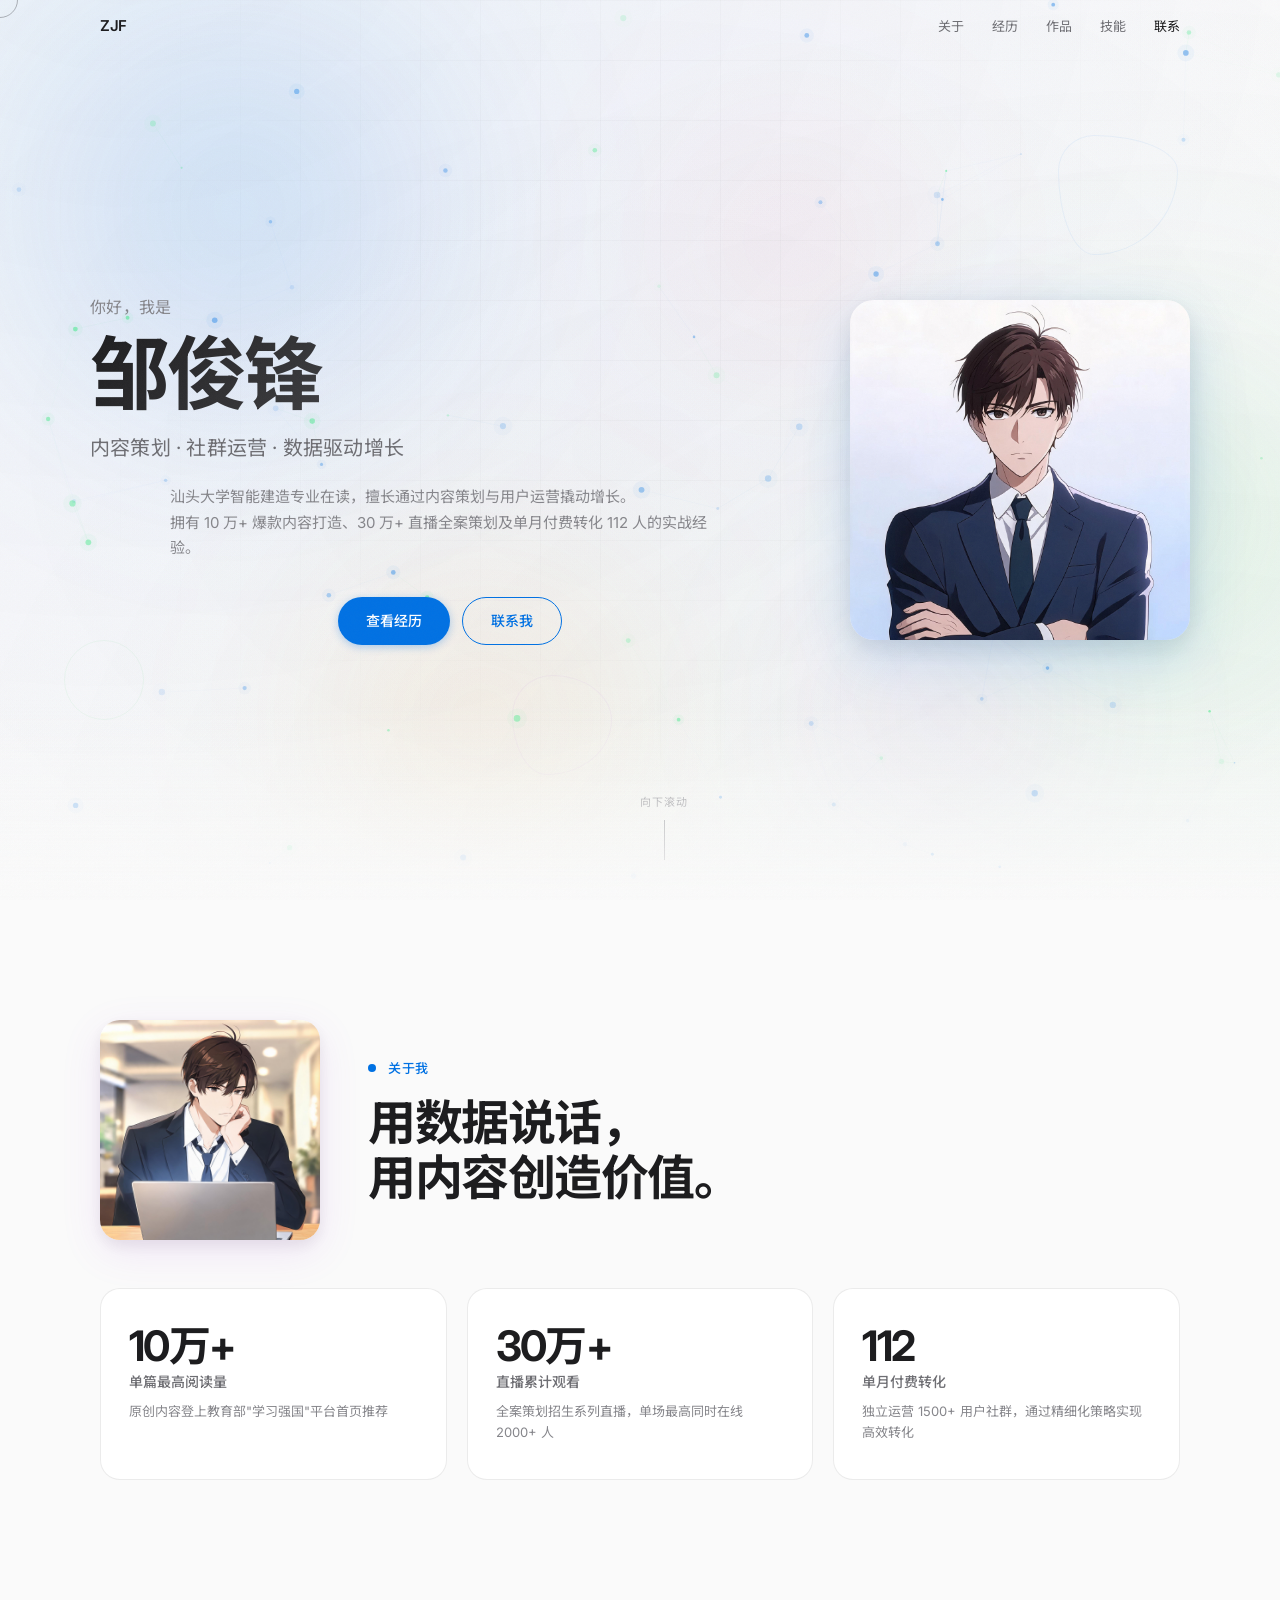
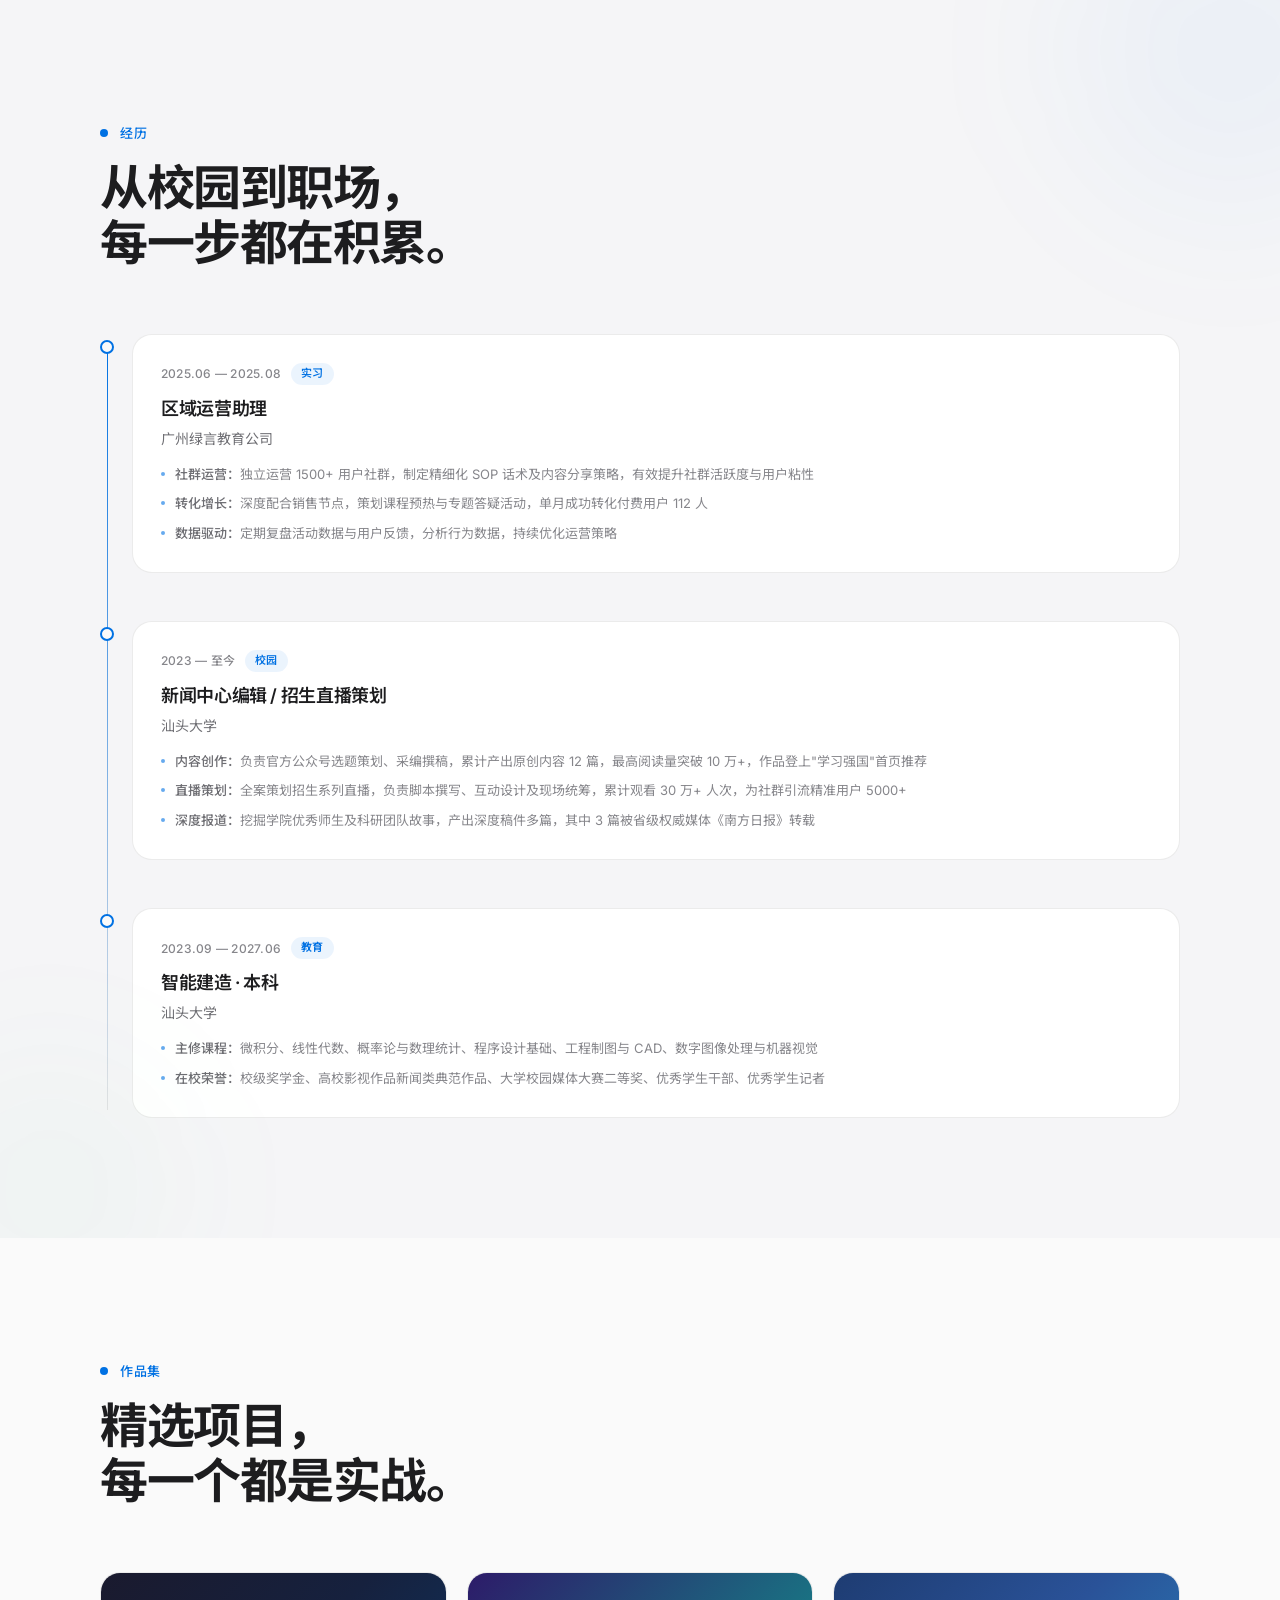
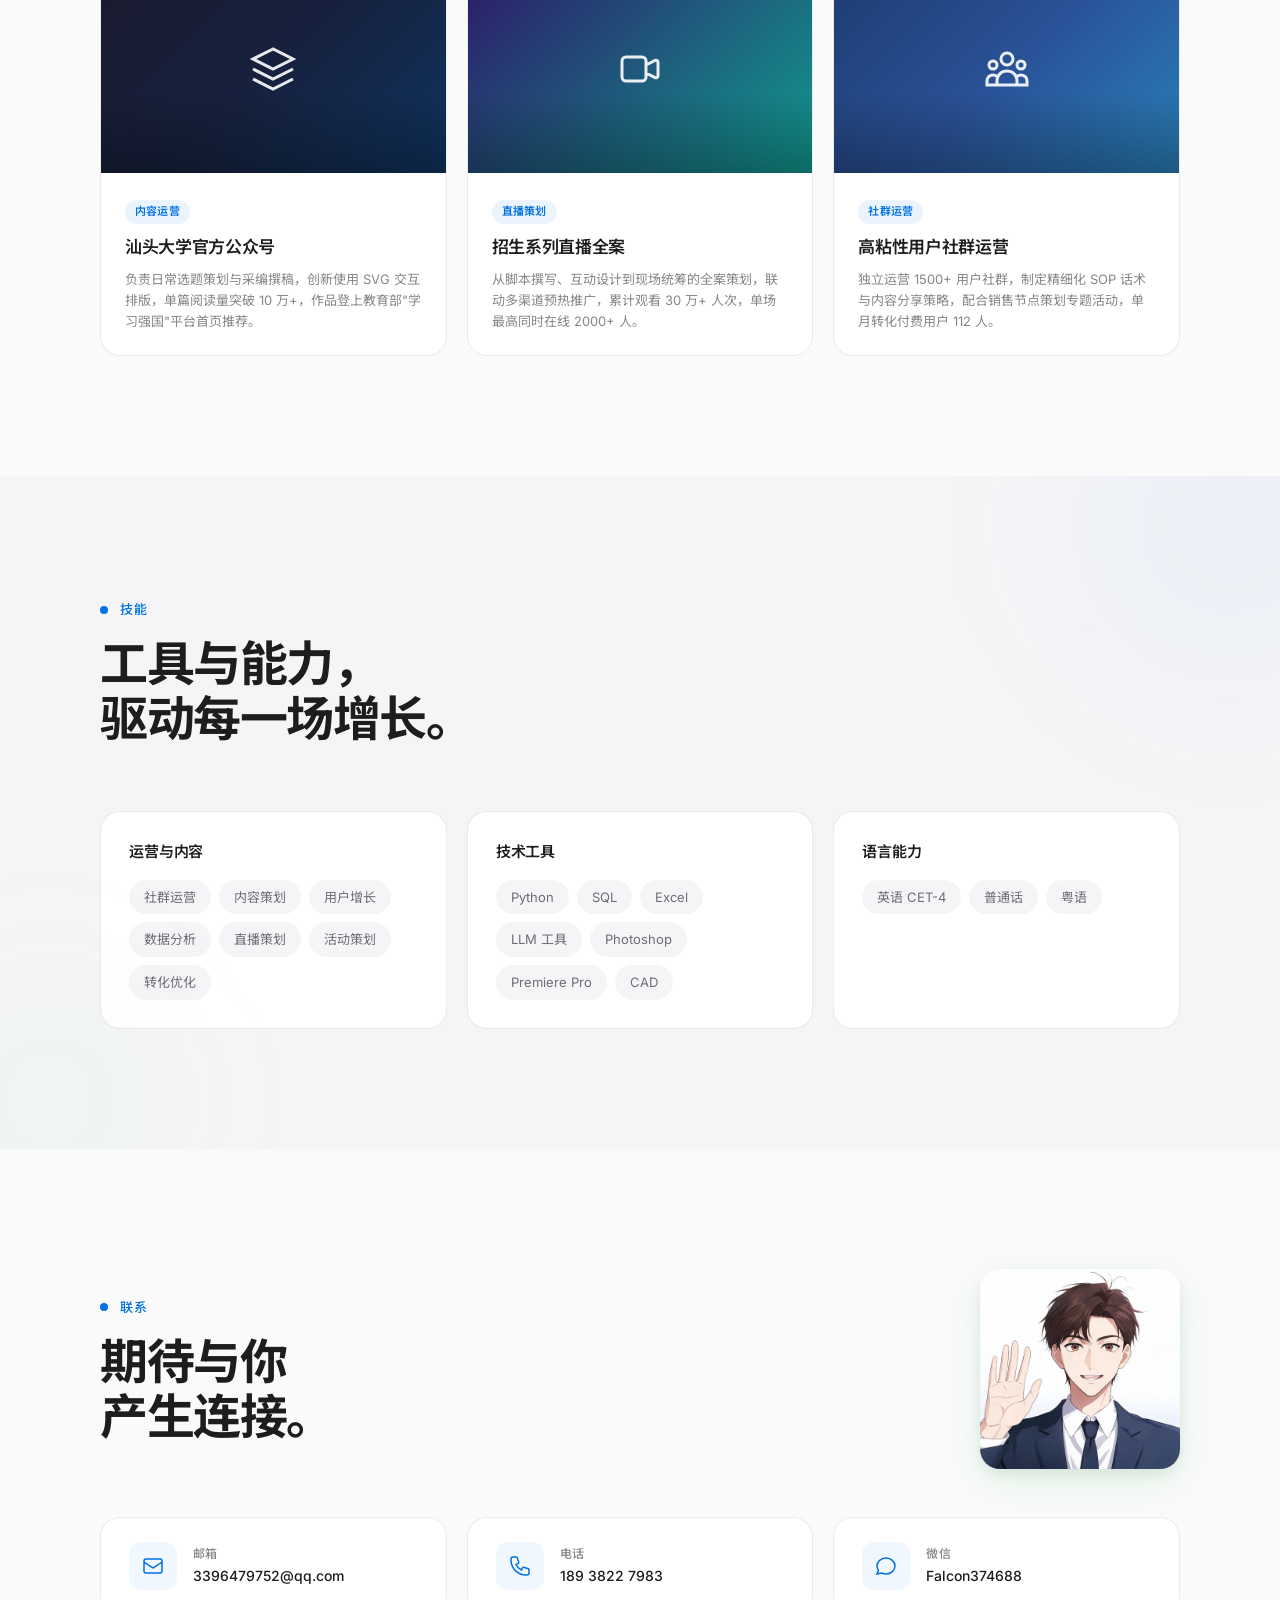
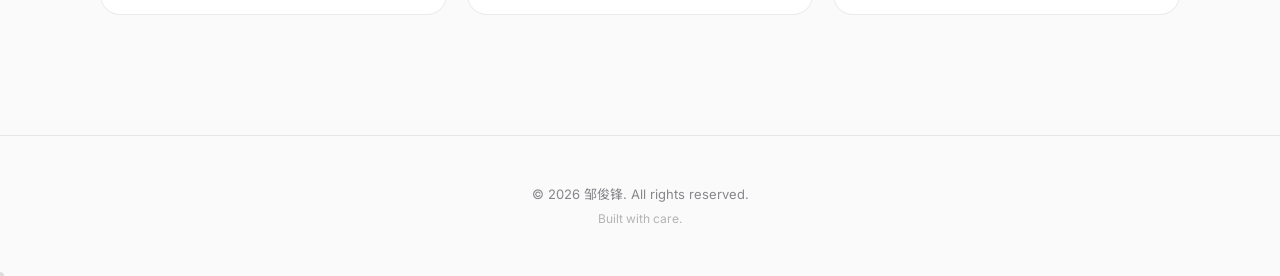
==== index.html @ c29f52a7 "Add anime character illustrations with float/parallax effects" ====
<!DOCTYPE html>
<html lang="zh-CN">
<head>
  <meta charset="UTF-8">
  <meta name="viewport" content="width=device-width, initial-scale=1.0">
  <title>邹俊锋 — 个人主页</title>
  <link rel="stylesheet" href="assets/css/style.css">
  <link rel="preconnect" href="https://fonts.googleapis.com">
  <link rel="preconnect" href="https://fonts.gstatic.com" crossorigin>
  <link href="https://fonts.googleapis.com/css2?family=Inter:wght@300;400;500;600;700&family=Noto+Sans+SC:wght@300;400;500;600;700&display=swap" rel="stylesheet">
</head>
<body>
  <!-- Animated Mesh Gradient Background -->
  <div class="mesh-bg">
    <div class="mesh-blob"></div>
    <div class="mesh-blob"></div>
    <div class="mesh-blob"></div>
    <div class="mesh-blob"></div>
    <div class="mesh-blob"></div>
  </div>

  <!-- Grid Pattern -->
  <div class="grid-pattern"></div>

  <!-- Floating Geometric Shapes -->
  <div class="geo-shapes">
    <div class="geo-shape"></div>
    <div class="geo-shape"></div>
    <div class="geo-shape"></div>
    <div class="geo-shape"></div>
  </div>

  <!-- Navigation -->
  <nav class="nav" id="nav">
    <div class="nav-inner">
      <a href="#" class="nav-logo">ZJF</a>
      <div class="nav-links">
        <a href="#about">关于</a>
        <a href="#experience">经历</a>
        <a href="#projects">作品</a>
        <a href="#skills">技能</a>
        <a href="#contact">联系</a>
      </div>
      <button class="nav-toggle" id="navToggle" aria-label="菜单">
        <span></span>
        <span></span>
      </button>
    </div>
  </nav>

  <!-- Mobile Menu -->
  <div class="mobile-menu" id="mobileMenu">
    <a href="#about" onclick="closeMenu()">关于</a>
    <a href="#experience" onclick="closeMenu()">经历</a>
    <a href="#projects" onclick="closeMenu()">作品</a>
    <a href="#skills" onclick="closeMenu()">技能</a>
    <a href="#contact" onclick="closeMenu()">联系</a>
  </div>

  <!-- Hero Section -->
  <section class="hero">
    <div class="hero-layout">
      <div class="hero-content">
        <p class="hero-greeting fade-up">你好，我是</p>
        <h1 class="hero-name fade-up" style="animation-delay: 0.1s">邹俊锋</h1>
        <p class="hero-title fade-up" style="animation-delay: 0.2s">内容策划 · 社群运营 · 数据驱动增长</p>
        <p class="hero-desc fade-up" style="animation-delay: 0.3s">汕头大学智能建造专业在读，擅长通过内容策划与用户运营撬动增长。<br>拥有 10 万+ 爆款内容打造、30 万+ 直播全案策划及单月付费转化 112 人的实战经验。</p>
        <div class="hero-cta fade-up" style="animation-delay: 0.4s">
          <a href="#experience" class="btn btn-primary">查看经历</a>
          <a href="#contact" class="btn btn-ghost">联系我</a>
        </div>
      </div>
      <div class="hero-character fade-up" style="animation-delay: 0.3s">
        <img src="assets/images/character-main.jpg" alt="邹俊锋" class="character-img character-main">
        <div class="character-glow"></div>
      </div>
    </div>
    <div class="hero-scroll-hint fade-up" style="animation-delay: 0.8s">
      <span>向下滚动</span>
      <div class="scroll-line"></div>
    </div>
  </section>

  <!-- About Section -->
<section class="section" id="about">
  <div class="container">
    <div class="about-layout">
      <div class="about-character fade-up">
        <img src="assets/images/character-think.jpg" alt="思考" class="character-img character-think">
      </div>
      <div class="about-text">
        <div class="section-header">
          <span class="section-label">关于我</span>
          <h2 class="section-title fade-up">用数据说话，<br>用内容创造价值。</h2>
        </div>
      </div>
    </div>
    <div class="about-grid">
        <div class="about-card fade-up">
          <div class="about-number">10万+</div>
          <div class="about-card-label">单篇最高阅读量</div>
          <p class="about-card-desc">原创内容登上教育部"学习强国"平台首页推荐</p>
        </div>
        <div class="about-card fade-up" style="animation-delay: 0.1s">
          <div class="about-number">30万+</div>
          <div class="about-card-label">直播累计观看</div>
          <p class="about-card-desc">全案策划招生系列直播，单场最高同时在线 2000+ 人</p>
        </div>
        <div class="about-card fade-up" style="animation-delay: 0.2s">
          <div class="about-number">112</div>
          <div class="about-card-label">单月付费转化</div>
          <p class="about-card-desc">独立运营 1500+ 用户社群，通过精细化策略实现高效转化</p>
        </div>
      </div>
    </div>
  </section>

  <!-- Experience Section -->

  <section class="section section-alt" id="experience">
    <div class="container">
      <div class="section-header">
        <span class="section-label">经历</span>
        <h2 class="section-title fade-up">从校园到职场，<br>每一步都在积累。</h2>
      </div>

      <!-- Timeline -->
      <div class="timeline">
        <!-- Internship -->
        <div class="timeline-item fade-up">
          <div class="timeline-marker">
            <div class="timeline-dot"></div>
            <div class="timeline-line"></div>
          </div>
          <div class="timeline-content">
            <div class="timeline-meta">
              <span class="timeline-date">2025.06 — 2025.08</span>
              <span class="timeline-badge">实习</span>
            </div>
            <h3 class="timeline-title">区域运营助理</h3>
            <p class="timeline-company">广州绿言教育公司</p>
            <ul class="timeline-details">
              <li><strong>社群运营：</strong>独立运营 1500+ 用户社群，制定精细化 SOP 话术及内容分享策略，有效提升社群活跃度与用户粘性</li>
              <li><strong>转化增长：</strong>深度配合销售节点，策划课程预热与专题答疑活动，单月成功转化付费用户 112 人</li>
              <li><strong>数据驱动：</strong>定期复盘活动数据与用户反馈，分析行为数据，持续优化运营策略</li>
            </ul>
          </div>
        </div>

        <!-- Campus - News Center -->
        <div class="timeline-item fade-up">
          <div class="timeline-marker">
            <div class="timeline-dot"></div>
            <div class="timeline-line"></div>
          </div>
          <div class="timeline-content">
            <div class="timeline-meta">
              <span class="timeline-date">2023 — 至今</span>
              <span class="timeline-badge">校园</span>
            </div>
            <h3 class="timeline-title">新闻中心编辑 / 招生直播策划</h3>
            <p class="timeline-company">汕头大学</p>
            <ul class="timeline-details">
              <li><strong>内容创作：</strong>负责官方公众号选题策划、采编撰稿，累计产出原创内容 12 篇，最高阅读量突破 10 万+，作品登上"学习强国"首页推荐</li>
              <li><strong>直播策划：</strong>全案策划招生系列直播，负责脚本撰写、互动设计及现场统筹，累计观看 30 万+ 人次，为社群引流精准用户 5000+</li>
              <li><strong>深度报道：</strong>挖掘学院优秀师生及科研团队故事，产出深度稿件多篇，其中 3 篇被省级权威媒体《南方日报》转载</li>
            </ul>
          </div>
        </div>

        <!-- Education -->
        <div class="timeline-item fade-up">
          <div class="timeline-marker">
            <div class="timeline-dot"></div>
          </div>
          <div class="timeline-content">
            <div class="timeline-meta">
              <span class="timeline-date">2023.09 — 2027.06</span>
              <span class="timeline-badge">教育</span>
            </div>
            <h3 class="timeline-title">智能建造 · 本科</h3>
            <p class="timeline-company">汕头大学</p>
            <ul class="timeline-details">
              <li><strong>主修课程：</strong>微积分、线性代数、概率论与数理统计、程序设计基础、工程制图与 CAD、数字图像处理与机器视觉</li>
              <li><strong>在校荣誉：</strong>校级奖学金、高校影视作品新闻类典范作品、大学校园媒体大赛二等奖、优秀学生干部、优秀学生记者</li>
            </ul>
          </div>
        </div>
      </div>
    </div>
  </section>

  <!-- Projects Section -->
  <section class="section" id="projects">
    <div class="container">
      <div class="section-header">
        <span class="section-label">作品集</span>
        <h2 class="section-title fade-up">精选项目，<br>每一个都是实战。</h2>
      </div>

      <div class="projects-grid">
        <div class="project-card fade-up">
          <div class="project-image" style="background: linear-gradient(135deg, #1a1a2e 0%, #16213e 50%, #0f3460 100%)">
            <div class="project-icon">
              <svg width="48" height="48" viewBox="0 0 24 24" fill="none" stroke="currentColor" stroke-width="1.5">
                <path d="M12 2L2 7l10 5 10-5-10-5zM2 17l10 5 10-5M2 12l10 5 10-5"/>
              </svg>
            </div>
          </div>
          <div class="project-info">
            <span class="project-tag">内容运营</span>
            <h3>汕头大学官方公众号</h3>
            <p>负责日常选题策划与采编撰稿，创新使用 SVG 交互排版，单篇阅读量突破 10 万+，作品登上教育部"学习强国"平台首页推荐。</p>
          </div>
        </div>

        <div class="project-card fade-up" style="animation-delay: 0.15s">
          <div class="project-image" style="background: linear-gradient(135deg, #2d1b69 0%, #11998e 100%)">
            <div class="project-icon">
              <svg width="48" height="48" viewBox="0 0 24 24" fill="none" stroke="currentColor" stroke-width="1.5">
                <path d="M15 10l4.553-2.276A1 1 0 0121 8.618v6.764a1 1 0 01-1.447.894L15 14M5 18h8a2 2 0 002-2V8a2 2 0 00-2-2H5a2 2 0 00-2 2v8a2 2 0 002 2z"/>
              </svg>
            </div>
          </div>
          <div class="project-info">
            <span class="project-tag">直播策划</span>
            <h3>招生系列直播全案</h3>
            <p>从脚本撰写、互动设计到现场统筹的全案策划，联动多渠道预热推广，累计观看 30 万+ 人次，单场最高同时在线 2000+ 人。</p>
          </div>
        </div>

        <div class="project-card fade-up" style="animation-delay: 0.3s">
          <div class="project-image" style="background: linear-gradient(135deg, #1e3c72 0%, #2a5298 50%, #2980b9 100%)">
            <div class="project-icon">
              <svg width="48" height="48" viewBox="0 0 24 24" fill="none" stroke="currentColor" stroke-width="1.5">
                <path d="M17 20h5v-2a3 3 0 00-5.356-1.857M17 20H7m10 0v-2c0-.656-.126-1.283-.356-1.857M7 20H2v-2a3 3 0 015.356-1.857M7 20v-2c0-.656.126-1.283.356-1.857m0 0a5.002 5.002 0 019.288 0M15 7a3 3 0 11-6 0 3 3 0 016 0zm6 3a2 2 0 11-4 0 2 2 0 014 0zM7 10a2 2 0 11-4 0 2 2 0 014 0z"/>
              </svg>
            </div>
          </div>
          <div class="project-info">
            <span class="project-tag">社群运营</span>
            <h3>高粘性用户社群运营</h3>
            <p>独立运营 1500+ 用户社群，制定精细化 SOP 话术与内容分享策略，配合销售节点策划专题活动，单月转化付费用户 112 人。</p>
          </div>
        </div>
      </div>
    </div>
  </section>

  <!-- Skills Section -->
  <section class="section section-alt" id="skills">
    <div class="container">
      <div class="section-header">
        <span class="section-label">技能</span>
        <h2 class="section-title fade-up">工具与能力，<br>驱动每一场增长。</h2>
      </div>

      <div class="skills-grid">
        <div class="skill-category fade-up">
          <h3 class="skill-category-title">运营与内容</h3>
          <div class="skill-tags">
            <span class="skill-tag">社群运营</span>
            <span class="skill-tag">内容策划</span>
            <span class="skill-tag">用户增长</span>
            <span class="skill-tag">数据分析</span>
            <span class="skill-tag">直播策划</span>
            <span class="skill-tag">活动策划</span>
            <span class="skill-tag">转化优化</span>
          </div>
        </div>
        <div class="skill-category fade-up" style="animation-delay: 0.1s">
          <h3 class="skill-category-title">技术工具</h3>
          <div class="skill-tags">
            <span class="skill-tag">Python</span>
            <span class="skill-tag">SQL</span>
            <span class="skill-tag">Excel</span>
            <span class="skill-tag">LLM 工具</span>
            <span class="skill-tag">Photoshop</span>
            <span class="skill-tag">Premiere Pro</span>
            <span class="skill-tag">CAD</span>
          </div>
        </div>
        <div class="skill-category fade-up" style="animation-delay: 0.2s">
          <h3 class="skill-category-title">语言能力</h3>
          <div class="skill-tags">
            <span class="skill-tag">英语 CET-4</span>
            <span class="skill-tag">普通话</span>
            <span class="skill-tag">粤语</span>
          </div>
        </div>
      </div>
    </div>
  </section>

  <!-- Contact Section -->
  <section class="section" id="contact">
    <div class="container">
      <div class="contact-layout">
        <div class="contact-text">
          <div class="section-header">
            <span class="section-label">联系</span>
            <h2 class="section-title fade-up">期待与你<br>产生连接。</h2>
          </div>
        </div>
        <div class="contact-character fade-up">
          <img src="assets/images/character-wave.jpg" alt="打招呼" class="character-img character-wave">
        </div>
      </div>

      <div class="contact-grid">
        <a href="mailto:3396479752@qq.com" class="contact-card fade-up">
          <div class="contact-icon">
            <svg width="24" height="24" viewBox="0 0 24 24" fill="none" stroke="currentColor" stroke-width="1.5">
              <path d="M3 8l7.89 5.26a2 2 0 002.22 0L21 8M5 19h14a2 2 0 002-2V7a2 2 0 00-2-2H5a2 2 0 00-2 2v10a2 2 0 002 2z"/>
            </svg>
          </div>
          <div>
            <div class="contact-label">邮箱</div>
            <div class="contact-value">3396479752@qq.com</div>
          </div>
        </a>
        <a href="tel:18938227983" class="contact-card fade-up" style="animation-delay: 0.1s">
          <div class="contact-icon">
            <svg width="24" height="24" viewBox="0 0 24 24" fill="none" stroke="currentColor" stroke-width="1.5">
              <path d="M3 5a2 2 0 012-2h3.28a1 1 0 01.948.684l1.498 4.493a1 1 0 01-.502 1.21l-2.257 1.13a11.042 11.042 0 005.516 5.516l1.13-2.257a1 1 0 011.21-.502l4.493 1.498a1 1 0 01.684.949V19a2 2 0 01-2 2h-1C9.716 21 3 14.284 3 6V5z"/>
            </svg>
          </div>
          <div>
            <div class="contact-label">电话</div>
            <div class="contact-value">189 3822 7983</div>
          </div>
        </a>
        <div class="contact-card fade-up" style="animation-delay: 0.2s">
          <div class="contact-icon">
            <svg width="24" height="24" viewBox="0 0 24 24" fill="none" stroke="currentColor" stroke-width="1.5">
              <path d="M8 12h.01M12 12h.01M16 12h.01M21 12c0 4.418-4.03 8-9 8a9.863 9.863 0 01-4.255-.949L3 20l1.395-3.72C3.512 15.042 3 13.574 3 12c0-4.418 4.03-8 9-8s9 3.582 9 8z"/>
            </svg>
          </div>
          <div>
            <div class="contact-label">微信</div>
            <div class="contact-value">Falcon374688</div>
          </div>
        </div>
      </div>
    </div>
  </section>

  <!-- Footer -->
  <footer class="footer">
    <div class="container">
      <div class="footer-inner">
        <p class="footer-text">&copy; 2026 邹俊锋. All rights reserved.</p>
        <p class="footer-text footer-sub">Built with care.</p>
      </div>
    </div>
  </footer>

  <script src="assets/js/main.js"></script>
</body>
</html>
---- assets/css/style.css ----
/* =============================================
   Apple-Inspired Minimal Personal Website
   Enhanced with Dynamic Interactions
   ============================================= */

/* ---- Reset & Base ---- */
*,
*::before,
*::after {
  margin: 0;
  padding: 0;
  box-sizing: border-box;
}

:root {
  --bg: #fafafa;
  --bg-alt: #f5f5f7;
  --text: #1d1d1f;
  --text-secondary: #6e6e73;
  --text-tertiary: #86868b;
  --accent: #0071e3;
  --accent-hover: #0077ed;
  --border: rgba(0, 0, 0, 0.08);
  --card-bg: #ffffff;
  --card-shadow: 0 2px 12px rgba(0, 0, 0, 0.06);
  --card-shadow-hover: 0 8px 30px rgba(0, 0, 0, 0.12);
  --radius: 20px;
  --radius-sm: 12px;
  --transition: 0.3s cubic-bezier(0.25, 0.46, 0.45, 0.94);
  --transition-spring: 0.5s cubic-bezier(0.34, 1.56, 0.64, 1);
  --nav-height: 52px;
  --container: 1080px;
}

html {
  scroll-behavior: smooth;
  -webkit-font-smoothing: antialiased;
  -moz-osx-font-smoothing: grayscale;
}

body {
  font-family: 'Inter', 'Noto Sans SC', -apple-system, BlinkMacSystemFont, 'Segoe UI', sans-serif;
  background: var(--bg);
  color: var(--text);
  line-height: 1.6;
  overflow-x: hidden;
  cursor: none;
}

/* ---- Animated Mesh Gradient Background ---- */
.mesh-bg {
  position: fixed;
  top: 0;
  left: 0;
  width: 100%;
  height: 100%;
  z-index: -10;
  overflow: hidden;
  pointer-events: none;
}

.mesh-blob {
  position: absolute;
  border-radius: 50%;
  filter: blur(80px);
  opacity: 0.45;
  animation: meshFloat 20s ease-in-out infinite;
  mix-blend-mode: multiply;
}

.mesh-blob:nth-child(1) {
  width: 600px;
  height: 600px;
  background: radial-gradient(circle, rgba(0, 113, 227, 0.35) 0%, rgba(0, 113, 227, 0) 70%);
  top: -10%;
  left: -5%;
  animation-duration: 25s;
  animation-delay: 0s;
}

.mesh-blob:nth-child(2) {
  width: 500px;
  height: 500px;
  background: radial-gradient(circle, rgba(52, 199, 89, 0.3) 0%, rgba(52, 199, 89, 0) 70%);
  top: 30%;
  right: -10%;
  animation-duration: 30s;
  animation-delay: -5s;
}

.mesh-blob:nth-child(3) {
  width: 450px;
  height: 450px;
  background: radial-gradient(circle, rgba(255, 149, 0, 0.25) 0%, rgba(255, 149, 0, 0) 70%);
  bottom: -5%;
  left: 20%;
  animation-duration: 22s;
  animation-delay: -10s;
}

.mesh-blob:nth-child(4) {
  width: 350px;
  height: 350px;
  background: radial-gradient(circle, rgba(175, 82, 222, 0.25) 0%, rgba(175, 82, 222, 0) 70%);
  top: 60%;
  left: 60%;
  animation-duration: 28s;
  animation-delay: -15s;
}

.mesh-blob:nth-child(5) {
  width: 300px;
  height: 300px;
  background: radial-gradient(circle, rgba(255, 55, 95, 0.2) 0%, rgba(255, 55, 95, 0) 70%);
  top: 10%;
  left: 50%;
  animation-duration: 35s;
  animation-delay: -8s;
}

@keyframes meshFloat {
  0%, 100% { transform: translate(0, 0) scale(1) rotate(0deg); }
  25% { transform: translate(80px, -60px) scale(1.1) rotate(5deg); }
  50% { transform: translate(-40px, 80px) scale(0.95) rotate(-3deg); }
  75% { transform: translate(60px, 40px) scale(1.05) rotate(4deg); }
}

/* ---- Grid Pattern Overlay ---- */
.grid-pattern {
  position: fixed;
  top: 0;
  left: 0;
  width: 100%;
  height: 100%;
  z-index: -9;
  pointer-events: none;
  background-image:
    linear-gradient(rgba(0, 0, 0, 0.02) 1px, transparent 1px),
    linear-gradient(90deg, rgba(0, 0, 0, 0.02) 1px, transparent 1px);
  background-size: 60px 60px;
  mask-image: radial-gradient(ellipse at 50% 30%, black 20%, transparent 70%);
  -webkit-mask-image: radial-gradient(ellipse at 50% 30%, black 20%, transparent 70%);
}

/* ---- Floating Geometric Shapes ---- */
.geo-shapes {
  position: fixed;
  top: 0;
  left: 0;
  width: 100%;
  height: 100%;
  z-index: -8;
  pointer-events: none;
  overflow: hidden;
}

.geo-shape {
  position: absolute;
  border: 1.5px solid rgba(0, 113, 227, 0.08);
  animation: geoSpin 30s linear infinite;
}

.geo-shape:nth-child(1) {
  width: 120px;
  height: 120px;
  border-radius: 30% 70% 70% 30% / 30% 30% 70% 70%;
  top: 15%;
  right: 8%;
  animation-duration: 35s;
  border-color: rgba(0, 113, 227, 0.06);
}

.geo-shape:nth-child(2) {
  width: 80px;
  height: 80px;
  border-radius: 50%;
  bottom: 20%;
  left: 5%;
  animation-duration: 25s;
  animation-direction: reverse;
  border-color: rgba(52, 199, 89, 0.06);
}

.geo-shape:nth-child(3) {
  width: 60px;
  height: 60px;
  transform: rotate(45deg);
  top: 55%;
  right: 15%;
  animation-duration: 40s;
  border-color: rgba(255, 149, 0, 0.06);
  border-radius: 8px;
}

.geo-shape:nth-child(4) {
  width: 100px;
  height: 100px;
  border-radius: 40% 60% 65% 35% / 40% 45% 55% 60%;
  top: 75%;
  left: 40%;
  animation-duration: 32s;
  animation-direction: reverse;
  border-color: rgba(175, 82, 222, 0.05);
}

@keyframes geoSpin {
  0% { transform: rotate(0deg); }
  100% { transform: rotate(360deg); }
}

/* ---- Glow Orbs (behind sections) ---- */
.glow-orb {
  position: absolute;
  border-radius: 50%;
  filter: blur(100px);
  pointer-events: none;
  z-index: -1;
}

a {
  color: inherit;
  text-decoration: none;
}

img {
  max-width: 100%;
  display: block;
}

/* ---- Custom Cursor ---- */
.cursor-dot {
  position: fixed;
  width: 8px;
  height: 8px;
  background: var(--text);
  border-radius: 50%;
  pointer-events: none;
  z-index: 99999;
  transition: transform 0.15s ease, opacity 0.15s ease;
  mix-blend-mode: difference;
  transform: translate(-50%, -50%);
}

.cursor-ring {
  position: fixed;
  width: 36px;
  height: 36px;
  border: 1.5px solid rgba(29, 29, 31, 0.3);
  border-radius: 50%;
  pointer-events: none;
  z-index: 99998;
  transition: width 0.3s ease, height 0.3s ease, border-color 0.3s ease, transform 0.08s linear;
  transform: translate(-50%, -50%);
}

.cursor-ring.hover {
  width: 56px;
  height: 56px;
  border-color: var(--accent);
}

.cursor-dot.click {
  transform: translate(-50%, -50%) scale(0);
}

@media (max-width: 768px) {
  body { cursor: auto; }
  .cursor-dot, .cursor-ring { display: none; }
}

/* ---- Scroll Progress ---- */
.scroll-progress {
  position: fixed;
  top: 0;
  left: 0;
  height: 2px;
  background: linear-gradient(90deg, var(--accent), #34c759, #ff9500);
  z-index: 10001;
  width: 0%;
  transition: width 0.1s linear;
}

/* ---- Noise Overlay ---- */
.noise-overlay {
  position: fixed;
  top: 0;
  left: 0;
  width: 100%;
  height: 100%;
  pointer-events: none;
  z-index: 9999;
  opacity: 0.03;
  background-image: url("data:image/svg+xml,%3Csvg viewBox='0 0 256 256' xmlns='http://www.w3.org/2000/svg'%3E%3Cfilter id='n'%3E%3CfeTurbulence type='fractalNoise' baseFrequency='0.9' numOctaves='4' stitchTiles='stitch'/%3E%3C/filter%3E%3Crect width='100%25' height='100%25' filter='url(%23n)'/%3E%3C/svg%3E");
  background-repeat: repeat;
  background-size: 128px 128px;
}

/* ---- Navigation ---- */
.nav {
  position: fixed;
  top: 0;
  left: 0;
  right: 0;
  z-index: 10000;
  padding: 0 24px;
  height: var(--nav-height);
  transition: all var(--transition);
}

.nav.scrolled {
  background: rgba(250, 250, 250, 0.72);
  backdrop-filter: saturate(180%) blur(20px);
  -webkit-backdrop-filter: saturate(180%) blur(20px);
  border-bottom: 1px solid var(--border);
}

.nav-inner {
  max-width: var(--container);
  margin: 0 auto;
  display: flex;
  align-items: center;
  justify-content: space-between;
  height: 100%;
}

.nav-logo {
  font-size: 15px;
  font-weight: 600;
  letter-spacing: -0.02em;
  color: var(--text);
  position: relative;
}

.nav-logo::after {
  content: '';
  position: absolute;
  bottom: -2px;
  left: 0;
  width: 0;
  height: 1.5px;
  background: var(--accent);
  transition: width var(--transition);
}

.nav-logo:hover::after {
  width: 100%;
}

.nav-links {
  display: flex;
  gap: 28px;
}

.nav-links a {
  font-size: 13px;
  font-weight: 400;
  color: var(--text-secondary);
  transition: color var(--transition);
  position: relative;
}

.nav-links a::after {
  content: '';
  position: absolute;
  bottom: -4px;
  left: 0;
  width: 0;
  height: 1.5px;
  background: var(--accent);
  transition: width var(--transition);
}

.nav-links a:hover {
  color: var(--text);
}

.nav-links a:hover::after {
  width: 100%;
}

.nav-toggle {
  display: none;
  background: none;
  border: none;
  cursor: pointer;
  width: 24px;
  height: 18px;
  position: relative;
  z-index: 10001;
}

.nav-toggle span {
  display: block;
  width: 100%;
  height: 1.5px;
  background: var(--text);
  position: absolute;
  left: 0;
  transition: all 0.3s ease;
}

.nav-toggle span:first-child { top: 0; }
.nav-toggle span:last-child { bottom: 0; }

.nav-toggle.active span:first-child {
  top: 50%;
  transform: translateY(-50%) rotate(45deg);
}

.nav-toggle.active span:last-child {
  bottom: 50%;
  transform: translateY(50%) rotate(-45deg);
}

/* ---- Mobile Menu ---- */
.mobile-menu {
  position: fixed;
  top: 0;
  left: 0;
  right: 0;
  bottom: 0;
  background: rgba(250, 250, 250, 0.95);
  backdrop-filter: blur(40px);
  -webkit-backdrop-filter: blur(40px);
  z-index: 9999;
  display: flex;
  flex-direction: column;
  align-items: center;
  justify-content: center;
  gap: 32px;
  opacity: 0;
  pointer-events: none;
  transition: opacity 0.4s ease;
}

.mobile-menu.active {
  opacity: 1;
  pointer-events: auto;
}

.mobile-menu a {
  font-size: 28px;
  font-weight: 600;
  color: var(--text);
  opacity: 0;
  transform: translateY(20px);
  transition: all 0.4s ease;
}

.mobile-menu.active a {
  opacity: 1;
  transform: translateY(0);
}

.mobile-menu.active a:nth-child(1) { transition-delay: 0.05s; }
.mobile-menu.active a:nth-child(2) { transition-delay: 0.1s; }
.mobile-menu.active a:nth-child(3) { transition-delay: 0.15s; }
.mobile-menu.active a:nth-child(4) { transition-delay: 0.2s; }
.mobile-menu.active a:nth-child(5) { transition-delay: 0.25s; }

/* ---- Hero Section ---- */
.hero {
  min-height: 100dvh;
  display: flex;
  flex-direction: column;
  align-items: center;
  justify-content: center;
  padding: 120px 24px 80px;
  position: relative;
  overflow: hidden;
}

.hero-layout {
  display: flex;
  align-items: center;
  justify-content: space-between;
  max-width: 1100px;
  width: 100%;
  gap: 40px;
  position: relative;
  z-index: 1;
}

.hero-content {
  flex: 1;
  text-align: left;
}

.hero-character {
  flex-shrink: 0;
  position: relative;
  width: 340px;
}

.character-img {
  width: 100%;
  height: auto;
  border-radius: 24px;
  position: relative;
  z-index: 1;
  transition: transform 0.5s cubic-bezier(0.22, 1, 0.36, 1);
}

.character-img:hover {
  transform: scale(1.03) translateY(-4px);
}

.character-main {
  box-shadow: 0 20px 60px rgba(0, 113, 227, 0.15), 0 8px 24px rgba(0, 0, 0, 0.1);
}

.character-glow {
  position: absolute;
  top: 50%;
  left: 50%;
  transform: translate(-50%, -50%);
  width: 120%;
  height: 120%;
  border-radius: 50%;
  background: radial-gradient(circle, rgba(0, 113, 227, 0.12) 0%, transparent 70%);
  filter: blur(40px);
  z-index: 0;
  animation: glowPulse 4s ease-in-out infinite;
}

@keyframes glowPulse {
  0%, 100% { opacity: 0.6; transform: translate(-50%, -50%) scale(1); }
  50% { opacity: 1; transform: translate(-50%, -50%) scale(1.1); }
}

/* ---- About Character Layout ---- */
.about-layout {
  display: flex;
  align-items: center;
  gap: 48px;
  margin-bottom: 48px;
}

.about-character {
  flex-shrink: 0;
  width: 220px;
}

.character-think {
  box-shadow: 0 12px 40px rgba(175, 82, 222, 0.12), 0 6px 16px rgba(0, 0, 0, 0.08);
  border-radius: 20px;
}

.about-text {
  flex: 1;
}

.about-text .section-header {
  margin-bottom: 0;
}

/* ---- Contact Character Layout ---- */
.contact-layout {
  display: flex;
  align-items: center;
  justify-content: space-between;
  gap: 48px;
  margin-bottom: 48px;
}

.contact-character {
  flex-shrink: 0;
  width: 200px;
}

.character-wave {
  box-shadow: 0 12px 40px rgba(52, 199, 89, 0.12), 0 6px 16px rgba(0, 0, 0, 0.08);
  border-radius: 20px;
}

.contact-text {
  flex: 1;
}

.contact-text .section-header {
  margin-bottom: 0;
}

.hero::before {
  content: '';
  position: absolute;
  top: -50%;
  left: -50%;
  width: 200%;
  height: 200%;
  background: radial-gradient(ellipse at 30% 20%, rgba(0, 113, 227, 0.06) 0%, transparent 50%),
              radial-gradient(ellipse at 70% 80%, rgba(52, 199, 89, 0.05) 0%, transparent 50%),
              radial-gradient(ellipse at 50% 50%, rgba(175, 82, 222, 0.03) 0%, transparent 60%);
  animation: heroGradient 15s ease-in-out infinite alternate;
  pointer-events: none;
}

@keyframes heroGradient {
  0% { transform: translate(0, 0) rotate(0deg) scale(1); }
  50% { transform: translate(-3%, 5%) rotate(2deg) scale(1.05); }
  100% { transform: translate(-5%, 3%) rotate(3deg) scale(1); }
}

/* ---- Hero bottom gradient fade ---- */
.hero::after {
  content: '';
  position: absolute;
  bottom: 0;
  left: 0;
  right: 0;
  height: 200px;
  background: linear-gradient(to top, var(--bg), transparent);
  pointer-events: none;
  z-index: 1;
}

/* hero-content moved to hero-layout */

.hero-greeting {
  font-size: 16px;
  color: var(--text-tertiary);
  margin-bottom: 12px;
  font-weight: 400;
  letter-spacing: 0.02em;
}

.hero-name {
  font-size: clamp(48px, 10vw, 80px);
  font-weight: 700;
  letter-spacing: -0.04em;
  line-height: 1.05;
  margin-bottom: 16px;
  background: linear-gradient(135deg, var(--text) 0%, var(--text-secondary) 100%);
  -webkit-background-clip: text;
  -webkit-text-fill-color: transparent;
  background-clip: text;
}

.hero-title {
  font-size: clamp(16px, 3vw, 20px);
  color: var(--text-secondary);
  margin-bottom: 20px;
  font-weight: 400;
  letter-spacing: 0.01em;
}

.hero-desc {
  font-size: 15px;
  color: var(--text-tertiary);
  line-height: 1.7;
  max-width: 560px;
  margin: 0 auto 36px;
}

.hero-cta {
  display: flex;
  gap: 12px;
  justify-content: center;
  flex-wrap: wrap;
}

/* ---- Buttons ---- */
.btn {
  display: inline-flex;
  align-items: center;
  justify-content: center;
  padding: 12px 28px;
  border-radius: 980px;
  font-size: 14px;
  font-weight: 500;
  letter-spacing: -0.01em;
  transition: all var(--transition);
  position: relative;
  overflow: hidden;
}

.btn::before {
  content: '';
  position: absolute;
  inset: 0;
  background: linear-gradient(135deg, rgba(255,255,255,0.2), transparent);
  opacity: 0;
  transition: opacity var(--transition);
}

.btn:hover::before {
  opacity: 1;
}

.btn-primary {
  background: var(--accent);
  color: #fff;
  box-shadow: 0 2px 8px rgba(0, 113, 227, 0.3);
}

.btn-primary:hover {
  background: var(--accent-hover);
  box-shadow: 0 4px 16px rgba(0, 113, 227, 0.4);
  transform: translateY(-2px);
}

.btn-primary:active {
  transform: translateY(0) scale(0.98);
}

.btn-ghost {
  background: transparent;
  color: var(--accent);
  border: 1.5px solid var(--accent);
}

.btn-ghost:hover {
  background: var(--accent);
  color: #fff;
  transform: translateY(-2px);
}

.btn-ghost:active {
  transform: translateY(0) scale(0.98);
}

/* ---- Scroll Hint ---- */
.hero-scroll-hint {
  position: absolute;
  bottom: 40px;
  left: 50%;
  transform: translateX(-50%);
  display: flex;
  flex-direction: column;
  align-items: center;
  gap: 8px;
}

.hero-scroll-hint span {
  font-size: 11px;
  color: var(--text-tertiary);
  letter-spacing: 0.1em;
  text-transform: uppercase;
}

.scroll-line {
  width: 1px;
  height: 40px;
  background: var(--text-tertiary);
  position: relative;
  overflow: hidden;
}

.scroll-line::after {
  content: '';
  position: absolute;
  top: -100%;
  left: 0;
  width: 100%;
  height: 100%;
  background: var(--accent);
  animation: scrollLine 2s ease-in-out infinite;
}

@keyframes scrollLine {
  0% { top: -100%; }
  50% { top: 100%; }
  100% { top: 100%; }
}

/* ---- Sections ---- */
.section {
  padding: 120px 24px;
  position: relative;
}

.section-alt {
  background: var(--bg-alt);
  position: relative;
  overflow: hidden;
}

.section-alt::before {
  content: '';
  position: absolute;
  top: -200px;
  right: -200px;
  width: 500px;
  height: 500px;
  border-radius: 50%;
  background: radial-gradient(circle, rgba(0, 113, 227, 0.05) 0%, transparent 70%);
  filter: blur(60px);
  pointer-events: none;
}

.section-alt::after {
  content: '';
  position: absolute;
  bottom: -150px;
  left: -150px;
  width: 400px;
  height: 400px;
  border-radius: 50%;
  background: radial-gradient(circle, rgba(52, 199, 89, 0.04) 0%, transparent 70%);
  filter: blur(60px);
  pointer-events: none;
}

.container {
  max-width: var(--container);
  margin: 0 auto;
}

.section-header {
  margin-bottom: 64px;
}

.section-label {
  display: inline-block;
  font-size: 13px;
  font-weight: 500;
  color: var(--accent);
  letter-spacing: 0.04em;
  text-transform: uppercase;
  margin-bottom: 16px;
  position: relative;
  padding-left: 20px;
}

.section-label::before {
  content: '';
  position: absolute;
  left: 0;
  top: 50%;
  transform: translateY(-50%);
  width: 8px;
  height: 8px;
  border-radius: 50%;
  background: var(--accent);
  animation: pulse 2s ease-in-out infinite;
}

@keyframes pulse {
  0%, 100% { opacity: 1; transform: translateY(-50%) scale(1); }
  50% { opacity: 0.5; transform: translateY(-50%) scale(1.3); }
}

.section-title {
  font-size: clamp(32px, 6vw, 48px);
  font-weight: 700;
  letter-spacing: -0.03em;
  line-height: 1.15;
  color: var(--text);
}

/* ---- About Cards ---- */
.about-grid {
  display: grid;
  grid-template-columns: repeat(3, 1fr);
  gap: 20px;
}

.about-card {
  background: var(--card-bg);
  border-radius: var(--radius);
  padding: 36px 28px;
  border: 1px solid var(--border);
  transition: all var(--transition);
  position: relative;
  overflow: hidden;
}

.about-card::before {
  content: '';
  position: absolute;
  top: 0;
  left: 0;
  right: 0;
  height: 3px;
  background: linear-gradient(90deg, var(--accent), #34c759);
  transform: scaleX(0);
  transform-origin: left;
  transition: transform 0.5s cubic-bezier(0.22, 1, 0.36, 1);
}

.about-card:hover::before {
  transform: scaleX(1);
}

.about-card:hover {
  transform: translateY(-8px);
  box-shadow: var(--card-shadow-hover);
}

.about-number {
  font-size: 42px;
  font-weight: 700;
  letter-spacing: -0.04em;
  color: var(--text);
  margin-bottom: 4px;
  line-height: 1;
}

.about-card-label {
  font-size: 14px;
  font-weight: 500;
  color: var(--text-secondary);
  margin-bottom: 8px;
}

.about-card-desc {
  font-size: 13px;
  color: var(--text-tertiary);
  line-height: 1.6;
}

/* ---- Timeline ---- */
.timeline {
  position: relative;
  padding-left: 32px;
}

.timeline::before {
  content: '';
  position: absolute;
  left: 7px;
  top: 8px;
  bottom: 8px;
  width: 1px;
  background: linear-gradient(to bottom, var(--accent), var(--border));
}

.timeline-item {
  position: relative;
  padding-bottom: 48px;
}

.timeline-item:last-child {
  padding-bottom: 0;
}

.timeline-marker {
  position: absolute;
  left: -32px;
  top: 6px;
}

.timeline-dot {
  width: 14px;
  height: 14px;
  border-radius: 50%;
  background: var(--bg);
  border: 2.5px solid var(--accent);
  position: relative;
  z-index: 1;
  transition: all var(--transition);
}

.timeline-item:hover .timeline-dot {
  background: var(--accent);
  box-shadow: 0 0 0 6px rgba(0, 113, 227, 0.15);
}

.timeline-content {
  background: var(--card-bg);
  border-radius: var(--radius);
  padding: 28px;
  border: 1px solid var(--border);
  transition: all var(--transition);
}

.timeline-item:hover .timeline-content {
  box-shadow: var(--card-shadow-hover);
  transform: translateX(4px);
}

.timeline-meta {
  display: flex;
  align-items: center;
  gap: 10px;
  margin-bottom: 10px;
}

.timeline-date {
  font-size: 12px;
  color: var(--text-tertiary);
  font-weight: 500;
  letter-spacing: 0.02em;
}

.timeline-badge {
  font-size: 11px;
  font-weight: 600;
  color: var(--accent);
  background: rgba(0, 113, 227, 0.08);
  padding: 2px 10px;
  border-radius: 980px;
  letter-spacing: 0.02em;
}

.timeline-title {
  font-size: 18px;
  font-weight: 600;
  letter-spacing: -0.02em;
  margin-bottom: 4px;
  color: var(--text);
}

.timeline-company {
  font-size: 14px;
  color: var(--text-secondary);
  margin-bottom: 14px;
}

.timeline-details {
  list-style: none;
  display: flex;
  flex-direction: column;
  gap: 8px;
}

.timeline-details li {
  font-size: 13px;
  color: var(--text-tertiary);
  line-height: 1.65;
  padding-left: 14px;
  position: relative;
}

.timeline-details li::before {
  content: '';
  position: absolute;
  left: 0;
  top: 8px;
  width: 4px;
  height: 4px;
  border-radius: 50%;
  background: var(--accent);
  opacity: 0.6;
}

.timeline-details li strong {
  color: var(--text-secondary);
  font-weight: 500;
}

/* ---- Projects Grid ---- */
.projects-grid {
  display: grid;
  grid-template-columns: repeat(3, 1fr);
  gap: 20px;
}

.project-card {
  background: var(--card-bg);
  border-radius: var(--radius);
  overflow: hidden;
  border: 1px solid var(--border);
  transition: all var(--transition);
  position: relative;
}

.project-card:hover {
  transform: translateY(-8px);
  box-shadow: var(--card-shadow-hover);
}

.project-image {
  height: 200px;
  display: flex;
  align-items: center;
  justify-content: center;
  position: relative;
  overflow: hidden;
}

.project-image::after {
  content: '';
  position: absolute;
  inset: 0;
  background: linear-gradient(to bottom, transparent 60%, rgba(0,0,0,0.3));
}

.project-icon {
  color: rgba(255, 255, 255, 0.9);
  z-index: 1;
  transition: transform var(--transition-spring);
}

.project-card:hover .project-icon {
  transform: scale(1.15) translateY(-4px);
}

.project-info {
  padding: 24px;
}

.project-tag {
  display: inline-block;
  font-size: 11px;
  font-weight: 600;
  color: var(--accent);
  background: rgba(0, 113, 227, 0.08);
  padding: 3px 10px;
  border-radius: 980px;
  margin-bottom: 10px;
  letter-spacing: 0.02em;
}

.project-info h3 {
  font-size: 17px;
  font-weight: 600;
  letter-spacing: -0.02em;
  margin-bottom: 8px;
  color: var(--text);
}

.project-info p {
  font-size: 13px;
  color: var(--text-tertiary);
  line-height: 1.6;
}

/* ---- Skills ---- */
.skills-grid {
  display: grid;
  grid-template-columns: repeat(3, 1fr);
  gap: 20px;
}

.skill-category {
  background: var(--card-bg);
  border-radius: var(--radius);
  padding: 28px;
  border: 1px solid var(--border);
  transition: all var(--transition);
}

.skill-category:hover {
  box-shadow: var(--card-shadow-hover);
  transform: translateY(-4px);
}

.skill-category-title {
  font-size: 15px;
  font-weight: 600;
  color: var(--text);
  margin-bottom: 16px;
  letter-spacing: -0.01em;
}

.skill-tags {
  display: flex;
  flex-wrap: wrap;
  gap: 8px;
}

.skill-tag {
  display: inline-block;
  padding: 6px 14px;
  background: var(--bg-alt);
  color: var(--text-secondary);
  border-radius: 980px;
  font-size: 13px;
  font-weight: 400;
  transition: all var(--transition);
  border: 1px solid transparent;
}

.skill-tag:hover {
  background: rgba(0, 113, 227, 0.08);
  color: var(--accent);
  border-color: rgba(0, 113, 227, 0.2);
  transform: translateY(-2px);
}

/* ---- Contact ---- */
.contact-grid {
  display: grid;
  grid-template-columns: repeat(3, 1fr);
  gap: 20px;
}

.contact-card {
  display: flex;
  align-items: center;
  gap: 16px;
  background: var(--card-bg);
  border-radius: var(--radius);
  padding: 24px 28px;
  border: 1px solid var(--border);
  transition: all var(--transition);
}

.contact-card:hover {
  box-shadow: var(--card-shadow-hover);
  transform: translateY(-4px);
  border-color: var(--accent);
}

.contact-icon {
  width: 48px;
  height: 48px;
  display: flex;
  align-items: center;
  justify-content: center;
  border-radius: var(--radius-sm);
  background: rgba(0, 113, 227, 0.06);
  color: var(--accent);
  flex-shrink: 0;
  transition: all var(--transition);
}

.contact-card:hover .contact-icon {
  background: var(--accent);
  color: #fff;
}

.contact-label {
  font-size: 12px;
  color: var(--text-tertiary);
  margin-bottom: 2px;
  font-weight: 500;
  letter-spacing: 0.02em;
}

.contact-value {
  font-size: 14px;
  font-weight: 500;
  color: var(--text);
}

/* ---- Footer ---- */
.footer {
  padding: 48px 24px;
  border-top: 1px solid var(--border);
}

.footer-inner {
  max-width: var(--container);
  margin: 0 auto;
  text-align: center;
}

.footer-text {
  font-size: 13px;
  color: var(--text-tertiary);
}

.footer-sub {
  margin-top: 4px;
  font-size: 12px;
  color: var(--text-tertiary);
  opacity: 0.6;
}

/* ---- Reveal Animation ---- */
.fade-up {
  opacity: 0;
  transform: translateY(30px);
  animation: fadeUp 0.8s cubic-bezier(0.22, 1, 0.36, 1) forwards;
}

@keyframes fadeUp {
  to {
    opacity: 1;
    transform: translateY(0);
  }
}

.reveal {
  opacity: 0;
  transform: translateY(40px);
  transition: all 0.8s cubic-bezier(0.22, 1, 0.36, 1);
}

.reveal.visible {
  opacity: 1;
  transform: translateY(0);
}

/* ---- Stagger Children ---- */
.reveal.visible .stagger-child {
  opacity: 0;
  transform: translateY(20px);
  animation: staggerIn 0.6s cubic-bezier(0.22, 1, 0.36, 1) forwards;
}

@keyframes staggerIn {
  to {
    opacity: 1;
    transform: translateY(0);
  }
}

/* ---- Responsive ---- */
@media (max-width: 768px) {
  .nav-links { display: none; }
  .nav-toggle { display: block; }

  .hero {
    padding: 100px 20px 60px;
    min-height: 90dvh;
  }

  .hero-layout {
    flex-direction: column-reverse;
    text-align: center;
  }

  .hero-content {
    text-align: center;
  }

  .hero-character {
    width: 220px;
  }

  .about-layout {
    flex-direction: column;
    text-align: center;
  }

  .about-character {
    width: 160px;
  }

  .contact-layout {
    flex-direction: column;
    text-align: center;
  }

  .contact-character {
    width: 150px;
    order: -1;
  }

  .section {
    padding: 80px 20px;
  }

  .section-header {
    margin-bottom: 40px;
  }

  .about-grid,
  .projects-grid,
  .skills-grid,
  .contact-grid {
    grid-template-columns: 1fr;
  }

  .timeline {
    padding-left: 24px;
  }

  .timeline::before {
    left: 5px;
  }

  .timeline-marker {
    left: -24px;
  }

  .timeline-dot {
    width: 10px;
    height: 10px;
  }

  .timeline-content {
    padding: 20px;
  }

  .about-card {
    padding: 24px 20px;
  }

  .about-number {
    font-size: 36px;
  }
}

@media (max-width: 480px) {
  .hero-name {
    font-size: 40px;
  }

  .section-title {
    font-size: 28px;
  }

  .hero-cta {
    flex-direction: column;
    align-items: center;
  }

  .btn {
    width: 100%;
    max-width: 260px;
  }
}

/* ---- Selection Color ---- */
::selection {
  background: rgba(0, 113, 227, 0.15);
  color: var(--text);
}

/* ---- Scrollbar ---- */
::-webkit-scrollbar {
  width: 6px;
}

::-webkit-scrollbar-track {
  background: transparent;
}

::-webkit-scrollbar-thumb {
  background: rgba(0, 0, 0, 0.15);
  border-radius: 3px;
}

::-webkit-scrollbar-thumb:hover {
  background: rgba(0, 0, 0, 0.25);
}
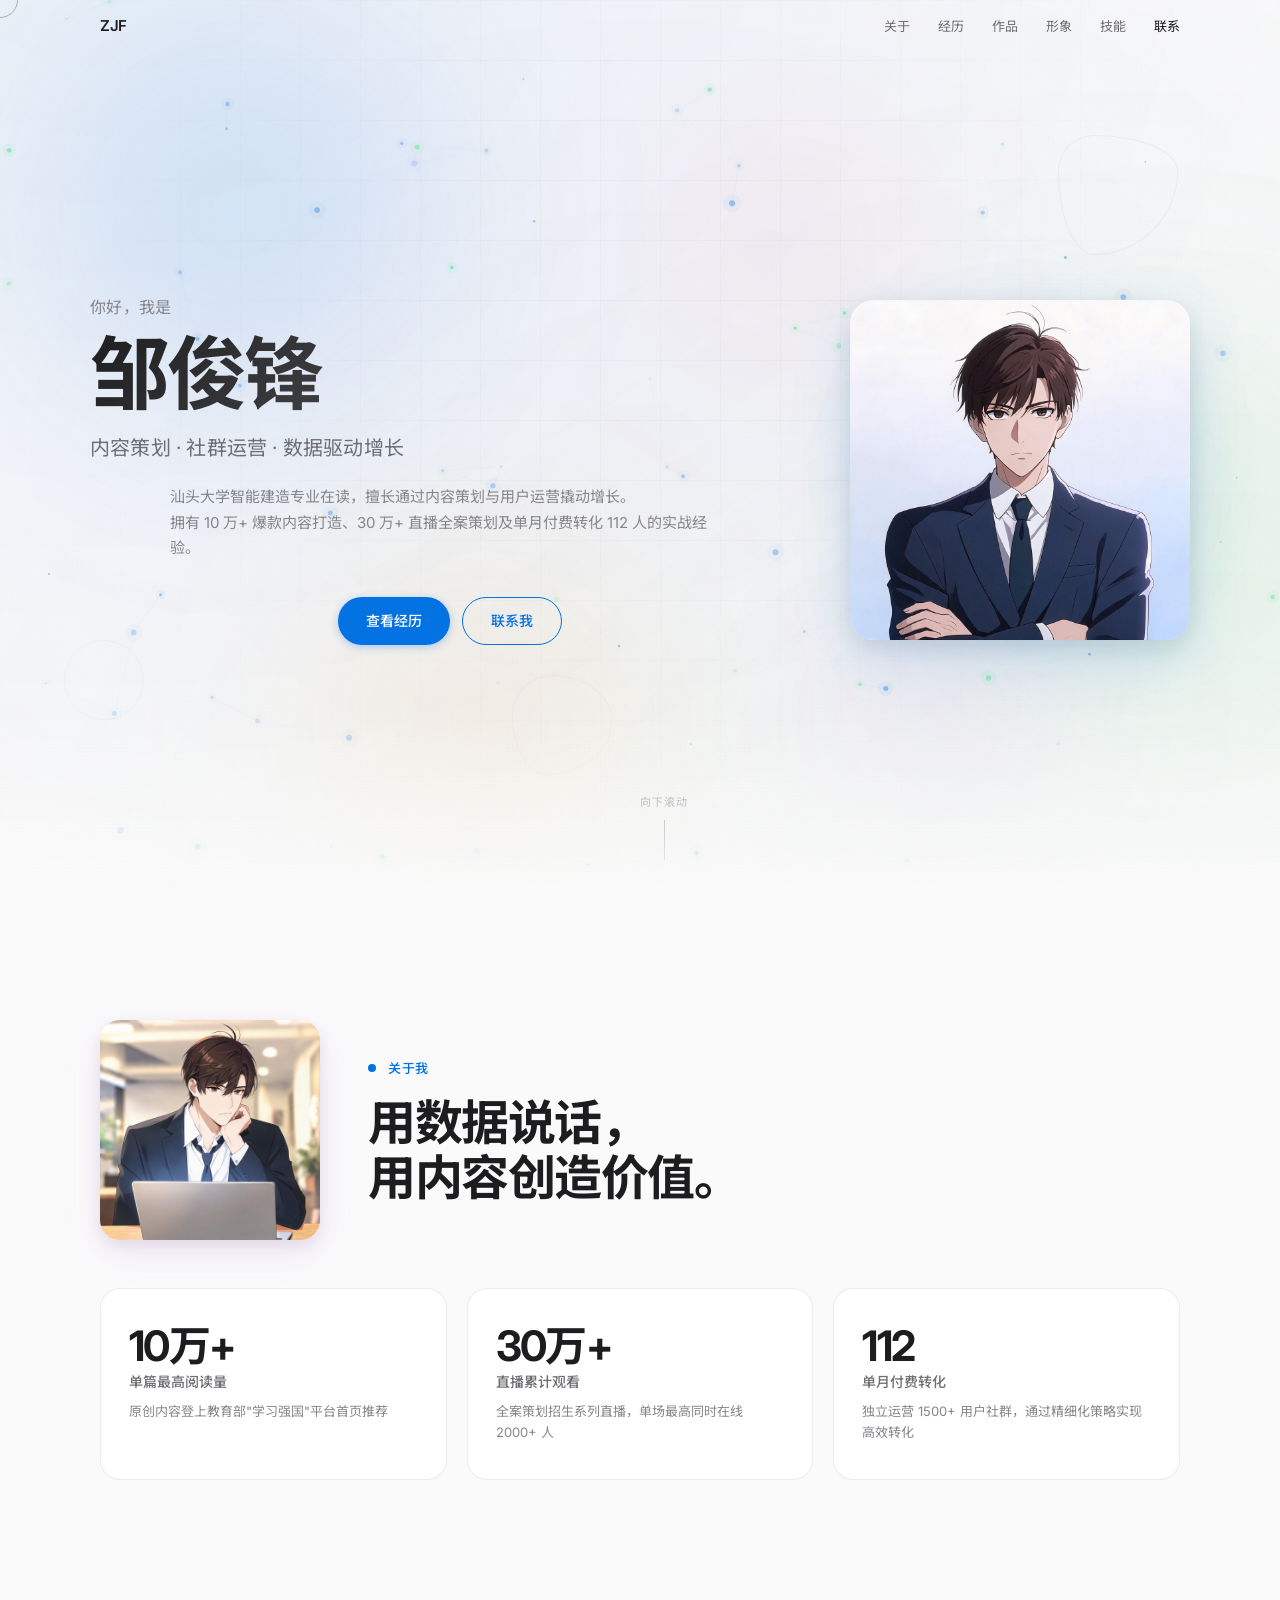
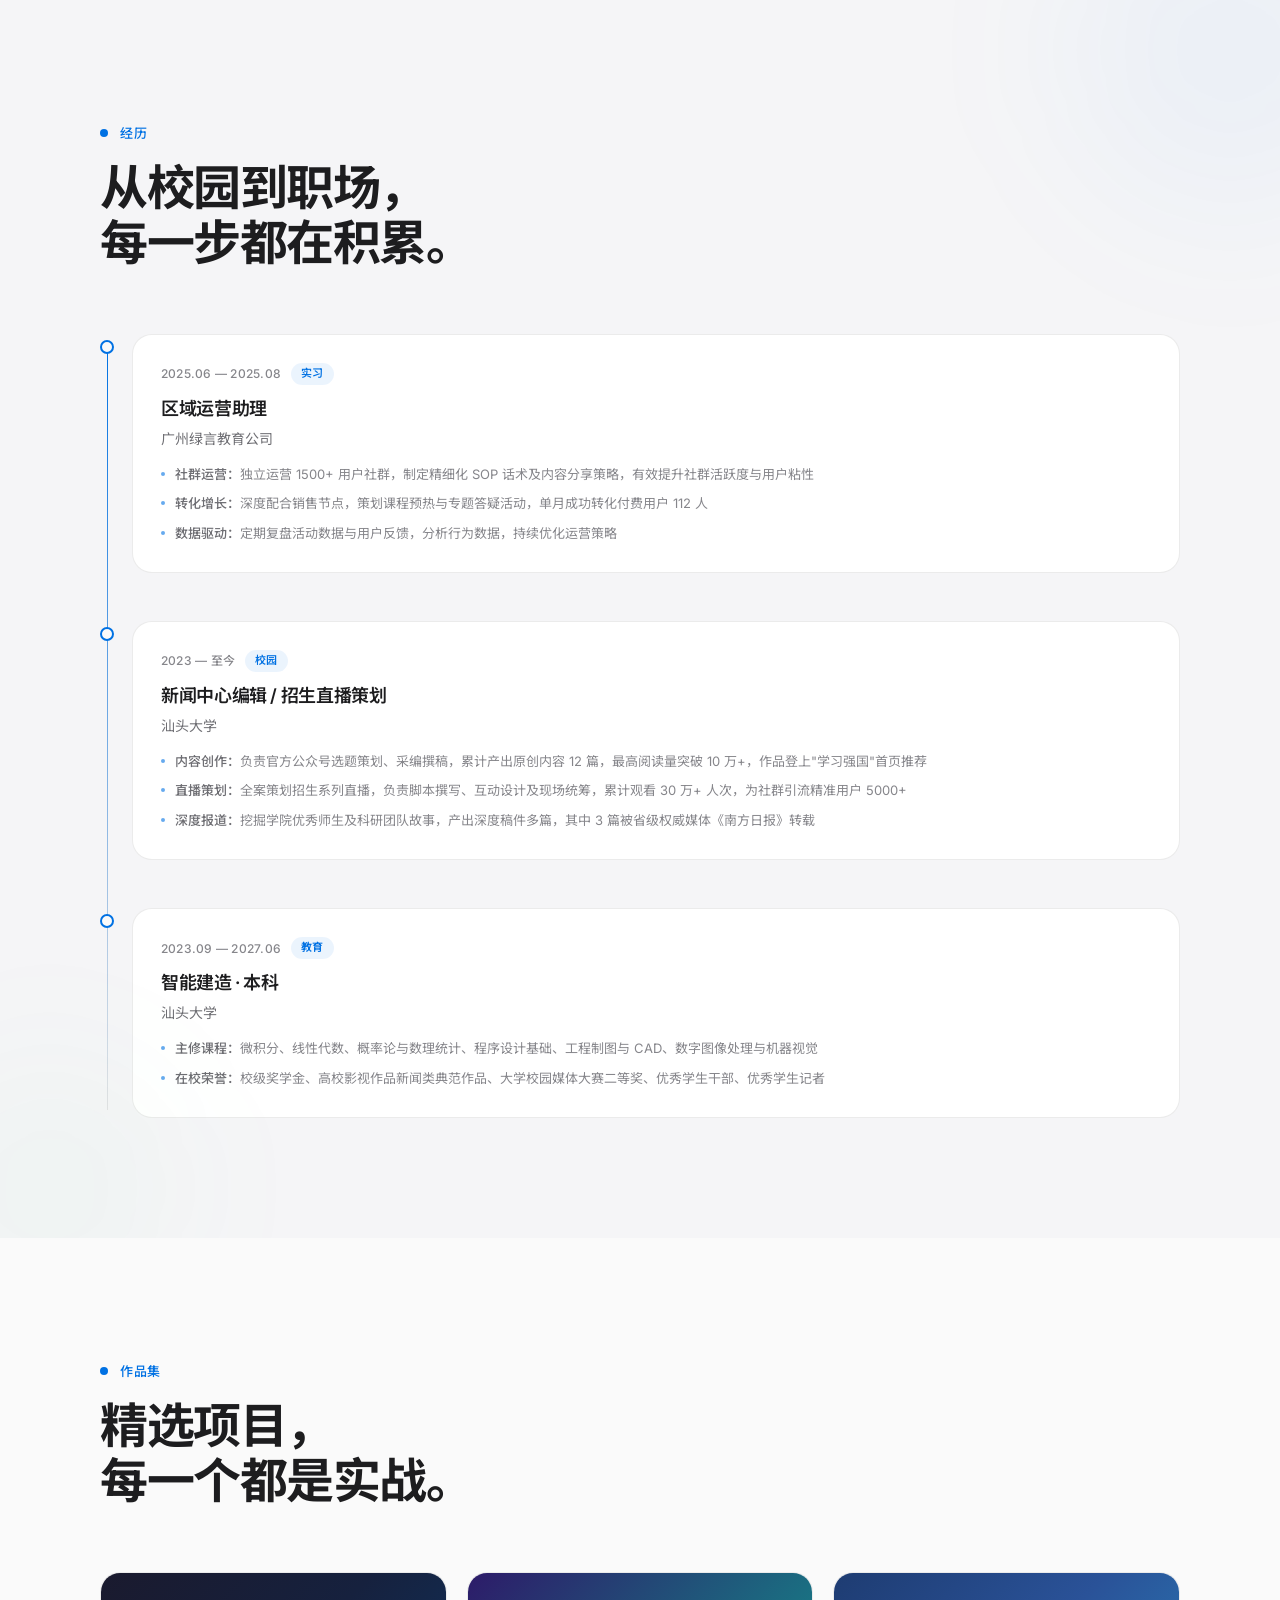
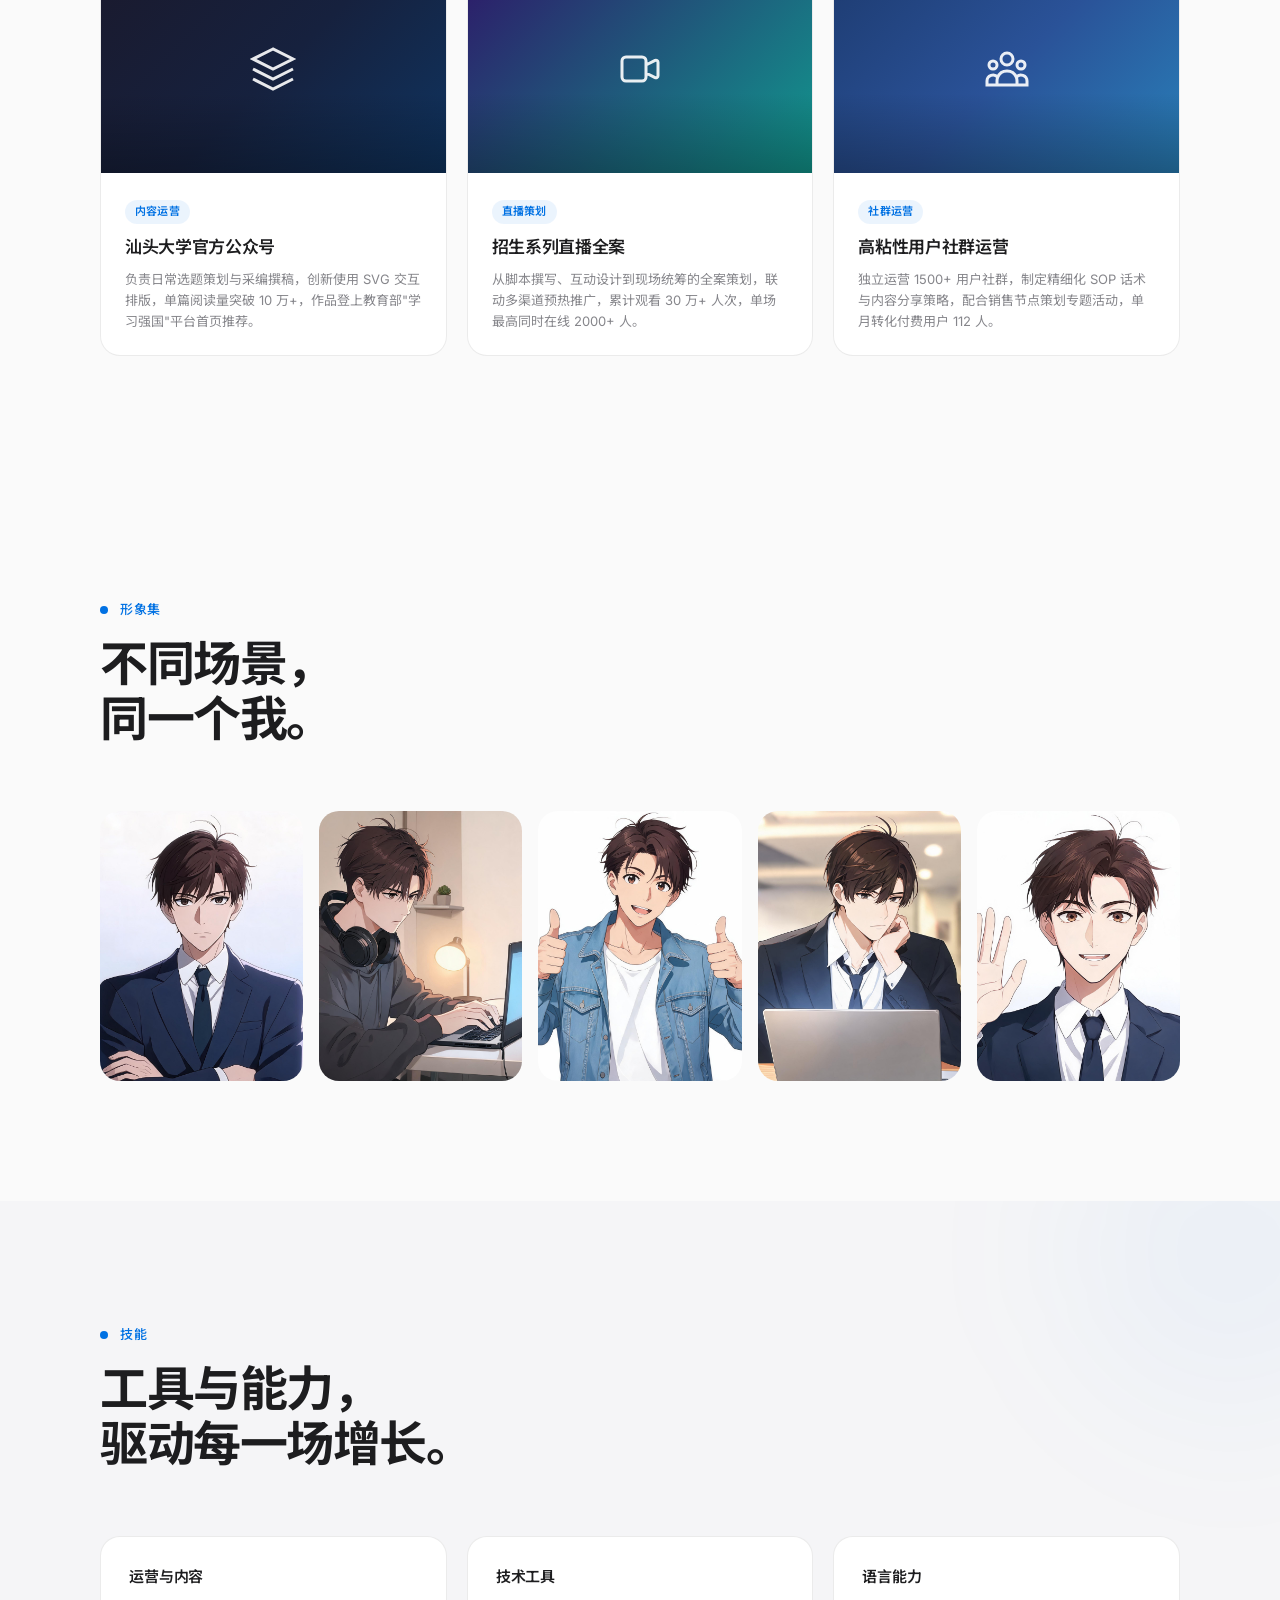
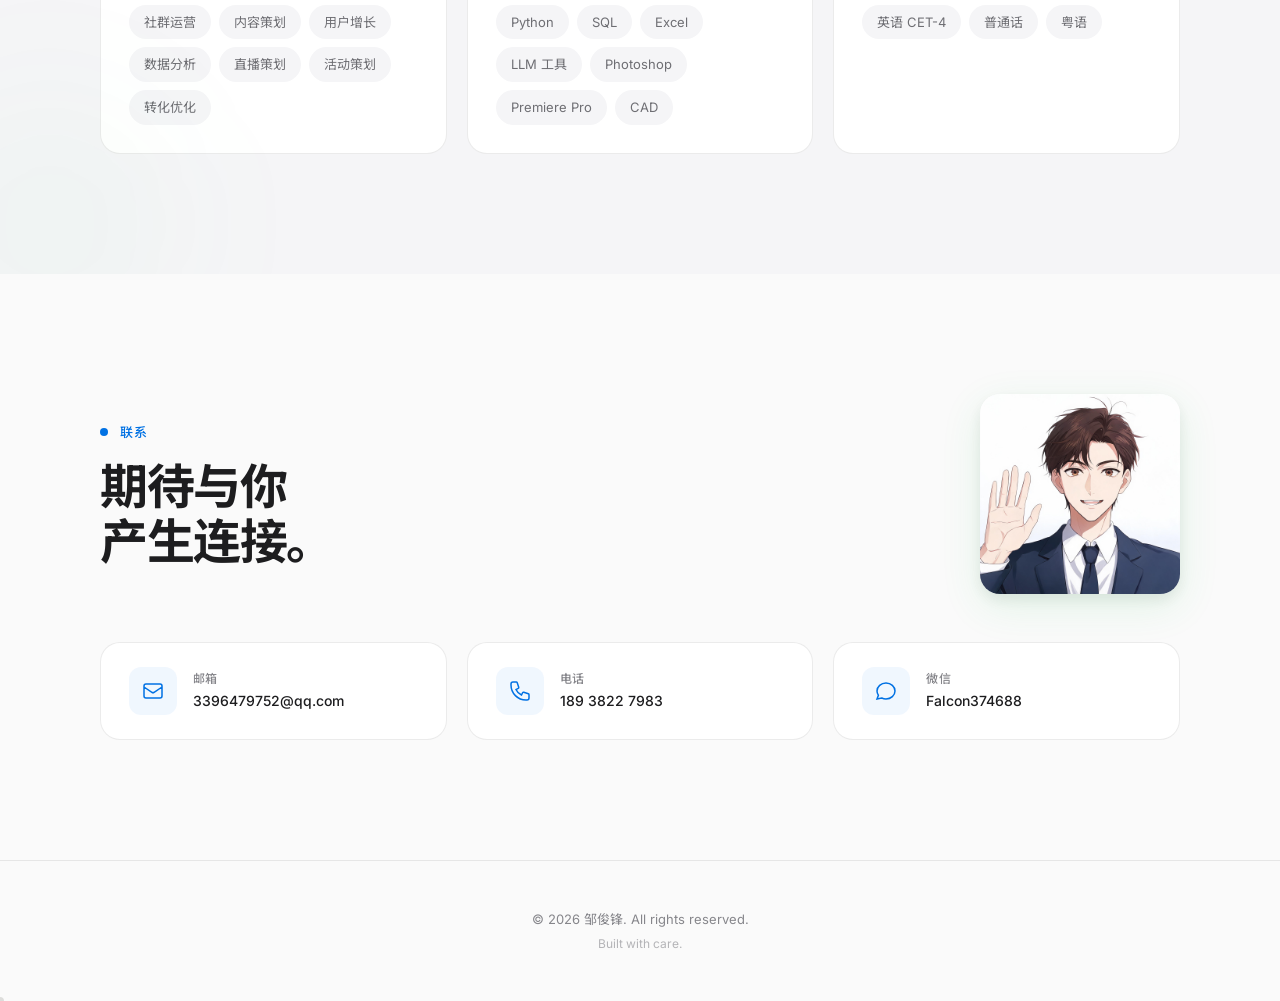
==== commit 35f920a6: "Add character gallery with 5 poses + lightbox viewer" ====
--- a/index.html
+++ b/index.html
@@ -38,6 +38,7 @@
         <a href="#about">关于</a>
         <a href="#experience">经历</a>
         <a href="#projects">作品</a>
+        <a href="#gallery">形象</a>
         <a href="#skills">技能</a>
         <a href="#contact">联系</a>
       </div>
@@ -53,6 +54,7 @@
     <a href="#about" onclick="closeMenu()">关于</a>
     <a href="#experience" onclick="closeMenu()">经历</a>
     <a href="#projects" onclick="closeMenu()">作品</a>
+    <a href="#gallery" onclick="closeMenu()">形象</a>
     <a href="#skills" onclick="closeMenu()">技能</a>
     <a href="#contact" onclick="closeMenu()">联系</a>
   </div>
@@ -247,6 +249,63 @@
     </div>
   </section>
 
+  <!-- Gallery Section -->
+  <section class="section" id="gallery">
+    <div class="container">
+      <div class="section-header">
+        <span class="section-label">形象集</span>
+        <h2 class="section-title fade-up">不同场景，<br>同一个我。</h2>
+      </div>
+      <div class="gallery-grid">
+        <div class="gallery-card fade-up">
+          <div class="gallery-image">
+            <img src="assets/images/character-main.jpg" alt="正装交叉臂">
+            <div class="gallery-overlay">
+              <span class="gallery-tag">正式</span>
+              <p class="gallery-caption">商务正装 · 沉稳自信</p>
+            </div>
+          </div>
+        </div>
+        <div class="gallery-card fade-up" style="animation-delay: 0.1s">
+          <div class="gallery-image">
+            <img src="assets/images/char-casual-work.jpg" alt="休闲工作">
+            <div class="gallery-overlay">
+              <span class="gallery-tag">专注</span>
+              <p class="gallery-caption">卫衣耳机 · 沉浸工作</p>
+            </div>
+          </div>
+        </div>
+        <div class="gallery-card fade-up" style="animation-delay: 0.2s">
+          <div class="gallery-image">
+            <img src="assets/images/char-thumbsup.jpg" alt="竖拇指">
+            <div class="gallery-overlay">
+              <span class="gallery-tag">元气</span>
+              <p class="gallery-caption">牛仔夹克 · 热情鼓励</p>
+            </div>
+          </div>
+        </div>
+        <div class="gallery-card fade-up" style="animation-delay: 0.3s">
+          <div class="gallery-image">
+            <img src="assets/images/character-think.jpg" alt="思考">
+            <div class="gallery-overlay">
+              <span class="gallery-tag">思考</span>
+              <p class="gallery-caption">手托下巴 · 深度思考</p>
+            </div>
+          </div>
+        </div>
+        <div class="gallery-card fade-up" style="animation-delay: 0.4s">
+          <div class="gallery-image">
+            <img src="assets/images/character-wave.jpg" alt="挥手">
+            <div class="gallery-overlay">
+              <span class="gallery-tag">友好</span>
+              <p class="gallery-caption">挥手问好 · 热情友善</p>
+            </div>
+          </div>
+        </div>
+      </div>
+    </div>
+  </section>
+
   <!-- Skills Section -->
   <section class="section section-alt" id="skills">
     <div class="container">
--- a/assets/css/style.css
+++ b/assets/css/style.css
@@ -1116,6 +1116,89 @@
   line-height: 1.6;
 }
 
+/* ---- Gallery ---- */
+.gallery-grid {
+  display: grid;
+  grid-template-columns: repeat(5, 1fr);
+  gap: 16px;
+}
+
+.gallery-card {
+  position: relative;
+  border-radius: var(--radius);
+  overflow: hidden;
+  cursor: pointer;
+  transition: all var(--transition);
+}
+
+.gallery-card:hover {
+  transform: translateY(-8px) scale(1.02);
+  z-index: 2;
+}
+
+.gallery-image {
+  position: relative;
+  aspect-ratio: 3 / 4;
+  overflow: hidden;
+}
+
+.gallery-image img {
+  width: 100%;
+  height: 100%;
+  object-fit: cover;
+  transition: transform 0.6s cubic-bezier(0.22, 1, 0.36, 1);
+}
+
+.gallery-card:hover .gallery-image img {
+  transform: scale(1.08);
+}
+
+.gallery-overlay {
+  position: absolute;
+  bottom: 0;
+  left: 0;
+  right: 0;
+  padding: 24px 16px 16px;
+  background: linear-gradient(to top, rgba(0, 0, 0, 0.7) 0%, transparent 100%);
+  transform: translateY(100%);
+  transition: transform 0.4s cubic-bezier(0.22, 1, 0.36, 1);
+}
+
+.gallery-card:hover .gallery-overlay {
+  transform: translateY(0);
+}
+
+.gallery-tag {
+  display: inline-block;
+  font-size: 11px;
+  font-weight: 600;
+  color: #fff;
+  background: var(--accent);
+  padding: 2px 10px;
+  border-radius: 980px;
+  margin-bottom: 6px;
+  letter-spacing: 0.03em;
+}
+
+.gallery-caption {
+  font-size: 13px;
+  color: rgba(255, 255, 255, 0.9);
+  font-weight: 500;
+}
+
+@media (max-width: 768px) {
+  .gallery-grid {
+    grid-template-columns: repeat(2, 1fr);
+    gap: 12px;
+  }
+
+  .gallery-card:nth-child(5) {
+    grid-column: span 2;
+    max-width: 50%;
+    margin: 0 auto;
+  }
+}
+
 /* ---- Skills ---- */
 .skills-grid {
   display: grid;
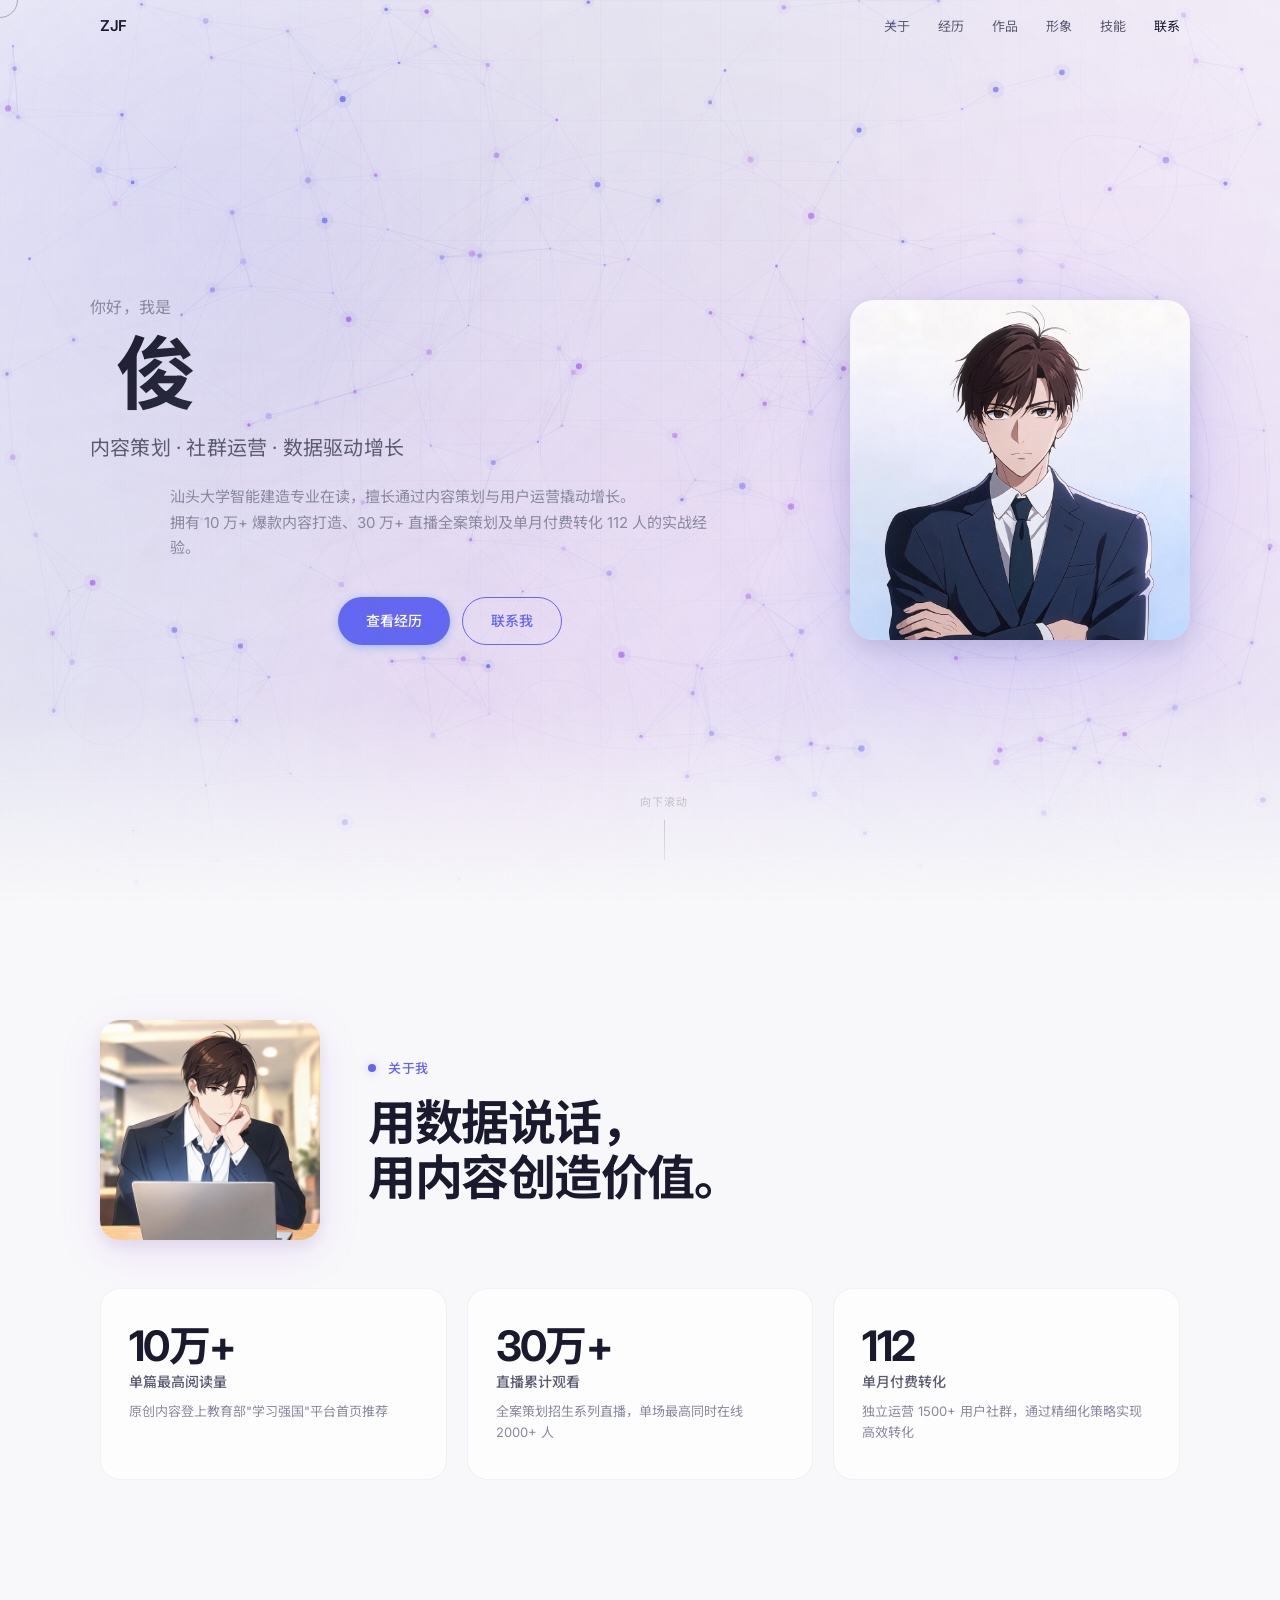
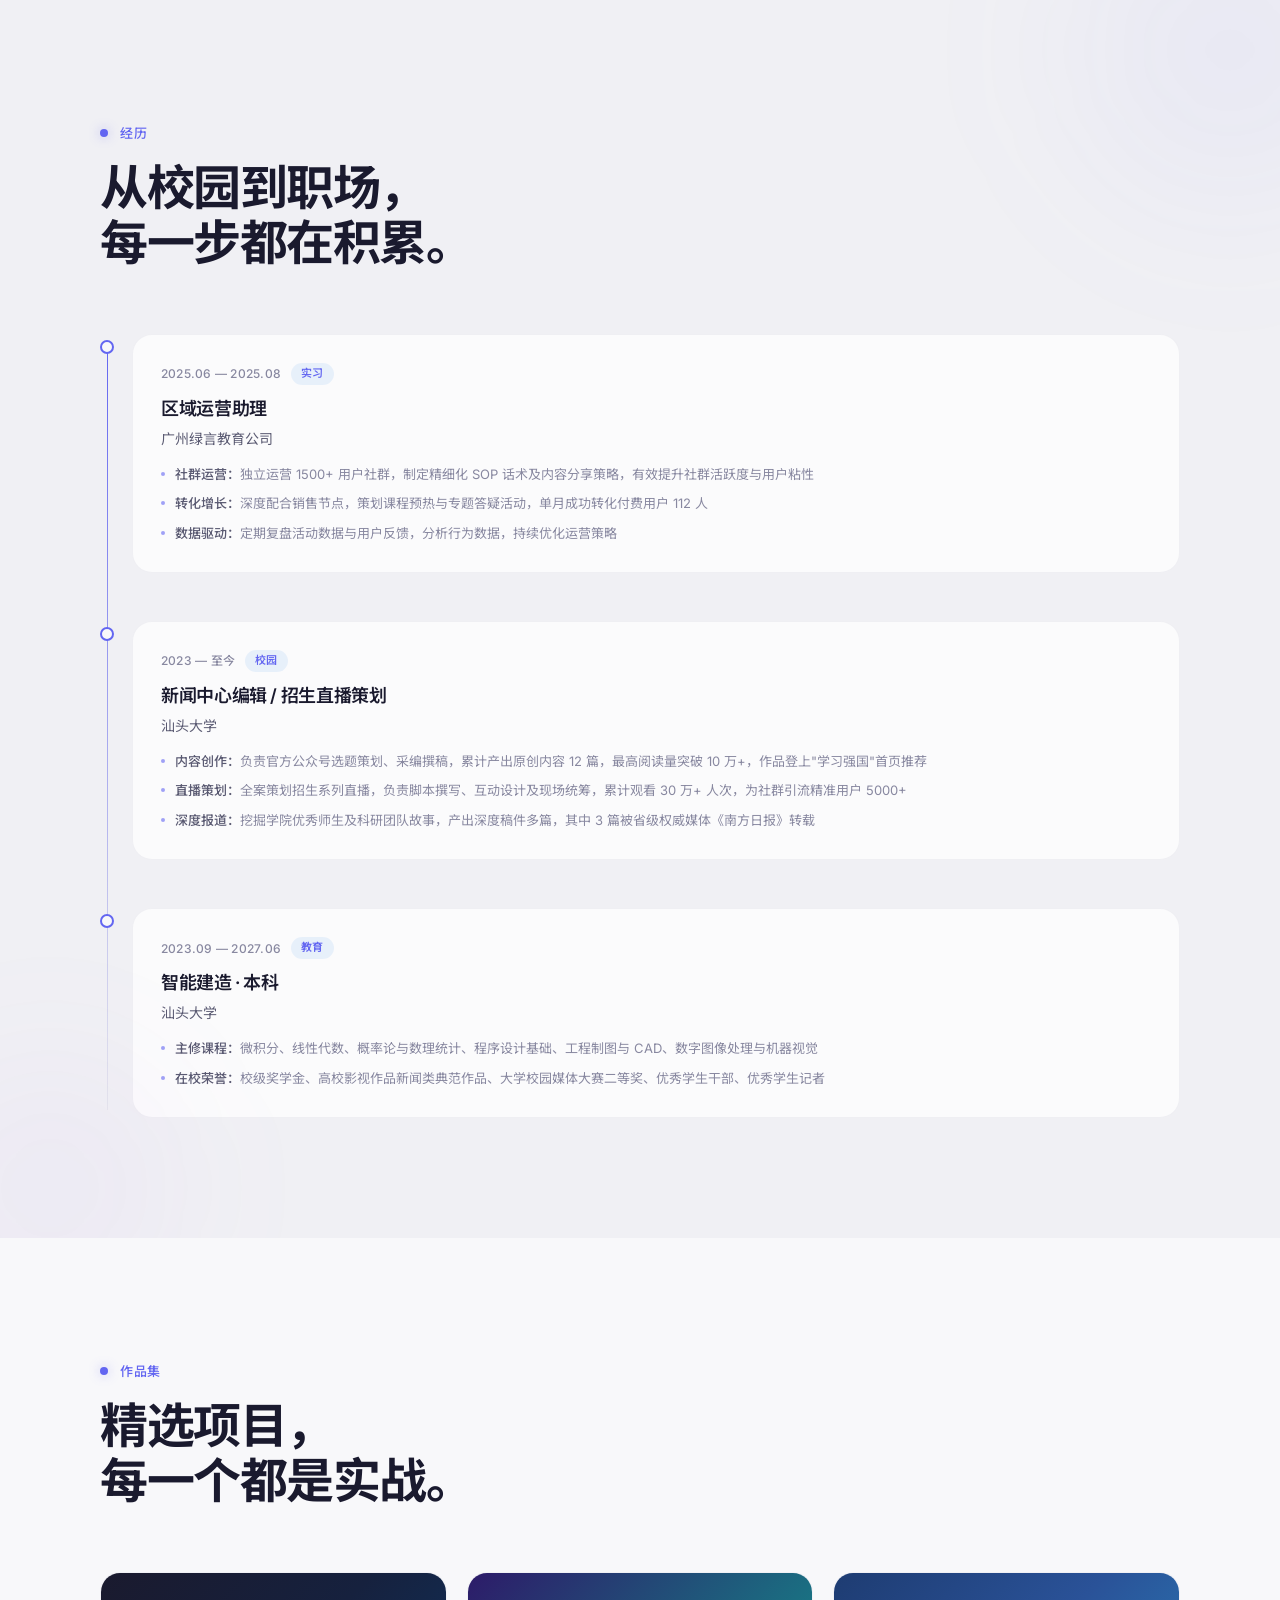
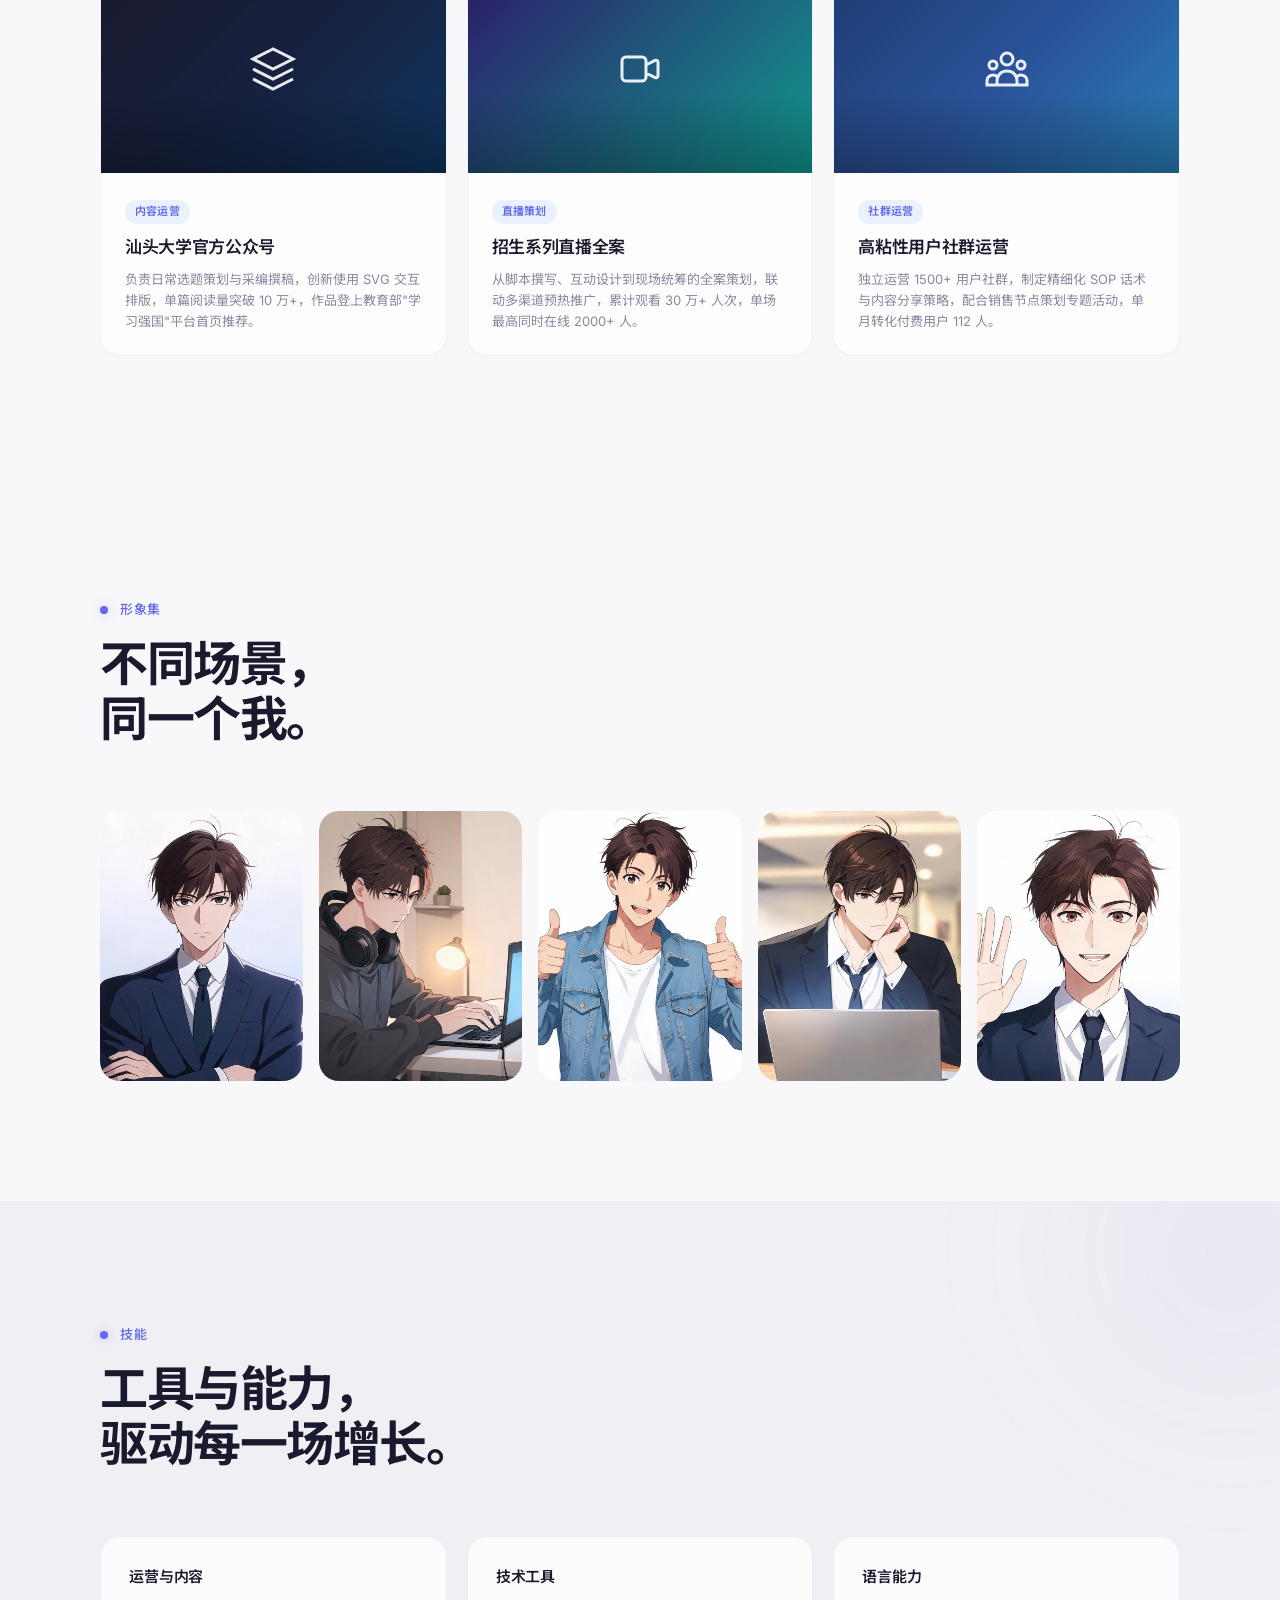
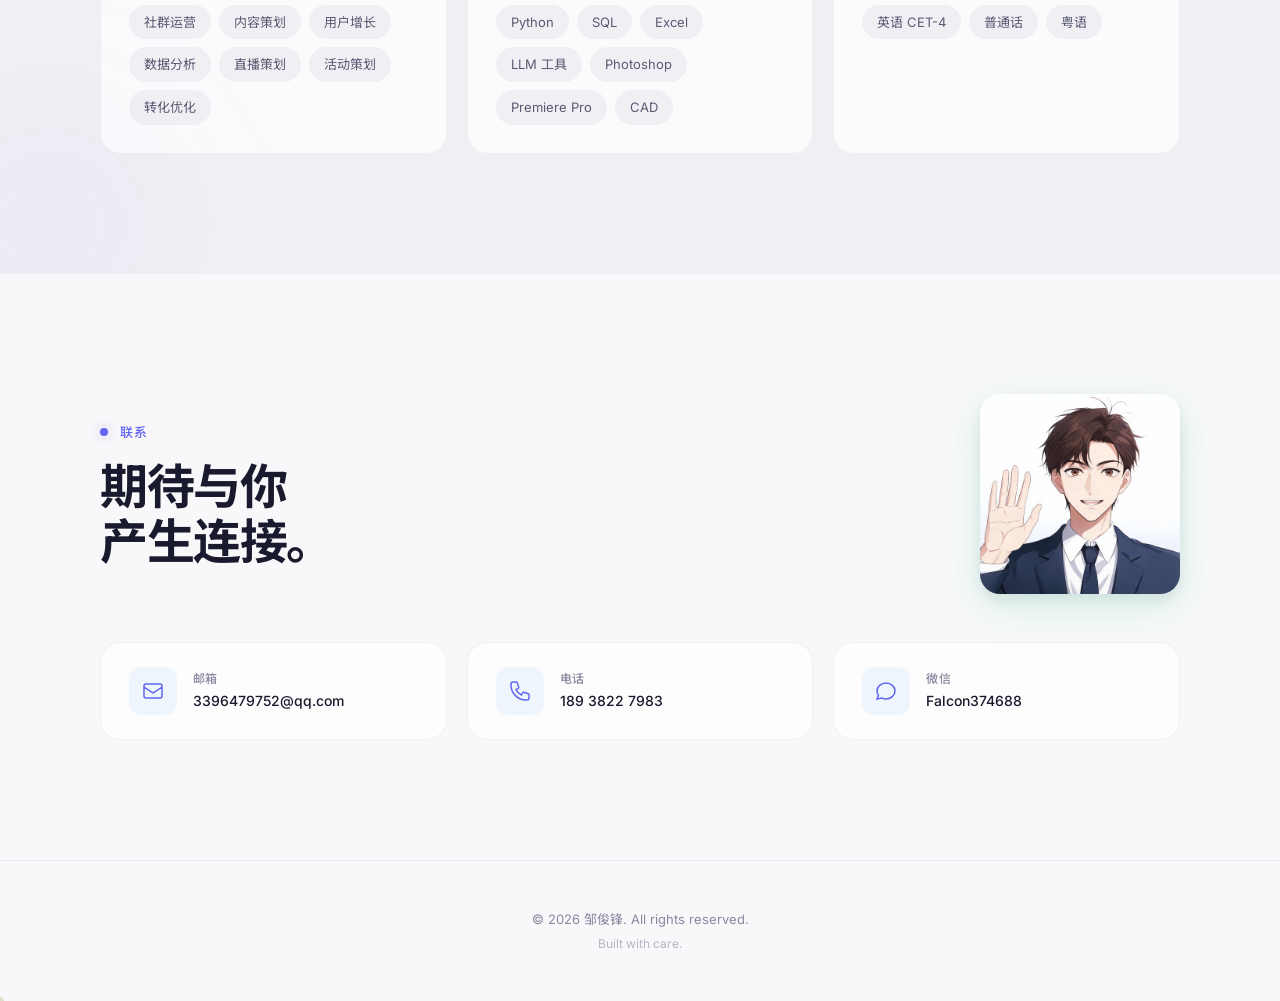
==== commit 2619ee46: "Rich background: more particles, rotating orbs, mouse trail, scroll warp" ====
--- a/index.html
+++ b/index.html
@@ -61,6 +61,7 @@
 
   <!-- Hero Section -->
   <section class="hero">
+    <div class="hero-accent-ring"></div>
     <div class="hero-layout">
       <div class="hero-content">
         <p class="hero-greeting fade-up">你好，我是</p>
--- a/assets/css/style.css
+++ b/assets/css/style.css
@@ -13,17 +13,17 @@
 }
 
 :root {
-  --bg: #fafafa;
-  --bg-alt: #f5f5f7;
-  --text: #1d1d1f;
-  --text-secondary: #6e6e73;
-  --text-tertiary: #86868b;
-  --accent: #0071e3;
-  --accent-hover: #0077ed;
-  --border: rgba(0, 0, 0, 0.08);
-  --card-bg: #ffffff;
-  --card-shadow: 0 2px 12px rgba(0, 0, 0, 0.06);
-  --card-shadow-hover: 0 8px 30px rgba(0, 0, 0, 0.12);
+  --bg: #f8f8fa;
+  --bg-alt: #f0f0f4;
+  --text: #1a1a2e;
+  --text-secondary: #5a5a72;
+  --text-tertiary: #8888a0;
+  --accent: #6366f1;
+  --accent-hover: #818cf8;
+  --border: rgba(100, 100, 140, 0.08);
+  --card-bg: rgba(255, 255, 255, 0.72);
+  --card-shadow: 0 2px 16px rgba(100, 100, 140, 0.06);
+  --card-shadow-hover: 0 12px 40px rgba(100, 100, 140, 0.12);
   --radius: 20px;
   --radius-sm: 12px;
   --transition: 0.3s cubic-bezier(0.25, 0.46, 0.45, 0.94);
@@ -57,63 +57,63 @@
   z-index: -10;
   overflow: hidden;
   pointer-events: none;
+  background: linear-gradient(135deg, #f8f8fa 0%, #eeeef4 30%, #f4f0fa 60%, #f0f4f8 100%);
 }
 
 .mesh-blob {
   position: absolute;
   border-radius: 50%;
-  filter: blur(80px);
-  opacity: 0.45;
+  filter: blur(100px);
+  opacity: 0.5;
   animation: meshFloat 20s ease-in-out infinite;
   mix-blend-mode: multiply;
 }
 
 .mesh-blob:nth-child(1) {
-  width: 600px;
-  height: 600px;
-  background: radial-gradient(circle, rgba(0, 113, 227, 0.35) 0%, rgba(0, 113, 227, 0) 70%);
-  top: -10%;
-  left: -5%;
-  animation-duration: 25s;
-  animation-delay: 0s;
+  width: 700px;
+  height: 700px;
+  background: radial-gradient(circle, rgba(99, 102, 241, 0.2) 0%, rgba(99, 102, 241, 0) 70%);
+  top: -15%;
+  left: -10%;
+  animation-duration: 28s;
 }
 
 .mesh-blob:nth-child(2) {
+  width: 550px;
+  height: 550px;
+  background: radial-gradient(circle, rgba(168, 85, 247, 0.18) 0%, rgba(168, 85, 247, 0) 70%);
+  top: 25%;
+  right: -8%;
+  animation-duration: 32s;
+  animation-delay: -5s;
+}
+
+.mesh-blob:nth-child(3) {
   width: 500px;
   height: 500px;
-  background: radial-gradient(circle, rgba(52, 199, 89, 0.3) 0%, rgba(52, 199, 89, 0) 70%);
-  top: 30%;
-  right: -10%;
+  background: radial-gradient(circle, rgba(236, 72, 153, 0.12) 0%, rgba(236, 72, 153, 0) 70%);
+  bottom: -10%;
+  left: 15%;
+  animation-duration: 25s;
+  animation-delay: -10s;
+}
+
+.mesh-blob:nth-child(4) {
+  width: 400px;
+  height: 400px;
+  background: radial-gradient(circle, rgba(59, 130, 246, 0.15) 0%, rgba(59, 130, 246, 0) 70%);
+  top: 55%;
+  left: 55%;
   animation-duration: 30s;
-  animation-delay: -5s;
-}
-
-.mesh-blob:nth-child(3) {
-  width: 450px;
-  height: 450px;
-  background: radial-gradient(circle, rgba(255, 149, 0, 0.25) 0%, rgba(255, 149, 0, 0) 70%);
-  bottom: -5%;
-  left: 20%;
-  animation-duration: 22s;
-  animation-delay: -10s;
-}
-
-.mesh-blob:nth-child(4) {
+  animation-delay: -15s;
+}
+
+.mesh-blob:nth-child(5) {
   width: 350px;
   height: 350px;
-  background: radial-gradient(circle, rgba(175, 82, 222, 0.25) 0%, rgba(175, 82, 222, 0) 70%);
-  top: 60%;
-  left: 60%;
-  animation-duration: 28s;
-  animation-delay: -15s;
-}
-
-.mesh-blob:nth-child(5) {
-  width: 300px;
-  height: 300px;
-  background: radial-gradient(circle, rgba(255, 55, 95, 0.2) 0%, rgba(255, 55, 95, 0) 70%);
-  top: 10%;
-  left: 50%;
+  background: radial-gradient(circle, rgba(16, 185, 129, 0.1) 0%, rgba(16, 185, 129, 0) 70%);
+  top: 5%;
+  left: 45%;
   animation-duration: 35s;
   animation-delay: -8s;
 }
@@ -135,8 +135,8 @@
   z-index: -9;
   pointer-events: none;
   background-image:
-    linear-gradient(rgba(0, 0, 0, 0.02) 1px, transparent 1px),
-    linear-gradient(90deg, rgba(0, 0, 0, 0.02) 1px, transparent 1px);
+    linear-gradient(rgba(100, 100, 140, 0.03) 1px, transparent 1px),
+    linear-gradient(90deg, rgba(100, 100, 140, 0.03) 1px, transparent 1px);
   background-size: 60px 60px;
   mask-image: radial-gradient(ellipse at 50% 30%, black 20%, transparent 70%);
   -webkit-mask-image: radial-gradient(ellipse at 50% 30%, black 20%, transparent 70%);
@@ -156,7 +156,7 @@
 
 .geo-shape {
   position: absolute;
-  border: 1.5px solid rgba(0, 113, 227, 0.08);
+  border: 1.5px solid rgba(99, 102, 241, 0.06);
   animation: geoSpin 30s linear infinite;
 }
 
@@ -167,7 +167,7 @@
   top: 15%;
   right: 8%;
   animation-duration: 35s;
-  border-color: rgba(0, 113, 227, 0.06);
+  border-color: rgba(99, 102, 241, 0.05);
 }
 
 .geo-shape:nth-child(2) {
@@ -178,7 +178,7 @@
   left: 5%;
   animation-duration: 25s;
   animation-direction: reverse;
-  border-color: rgba(52, 199, 89, 0.06);
+  border-color: rgba(168, 85, 247, 0.05);
 }
 
 .geo-shape:nth-child(3) {
@@ -188,7 +188,7 @@
   top: 55%;
   right: 15%;
   animation-duration: 40s;
-  border-color: rgba(255, 149, 0, 0.06);
+  border-color: rgba(236, 72, 153, 0.05);
   border-radius: 8px;
 }
 
@@ -200,7 +200,7 @@
   left: 40%;
   animation-duration: 32s;
   animation-direction: reverse;
-  border-color: rgba(175, 82, 222, 0.05);
+  border-color: rgba(59, 130, 246, 0.04);
 }
 
 @keyframes geoSpin {
@@ -308,7 +308,7 @@
 }
 
 .nav.scrolled {
-  background: rgba(250, 250, 250, 0.72);
+  background: rgba(248, 248, 250, 0.72);
   backdrop-filter: saturate(180%) blur(20px);
   -webkit-backdrop-filter: saturate(180%) blur(20px);
   border-bottom: 1px solid var(--border);
@@ -419,7 +419,7 @@
   left: 0;
   right: 0;
   bottom: 0;
-  background: rgba(250, 250, 250, 0.95);
+  background: rgba(248, 248, 250, 0.92);
   backdrop-filter: blur(40px);
   -webkit-backdrop-filter: blur(40px);
   z-index: 9999;
@@ -506,7 +506,7 @@
 }
 
 .character-main {
-  box-shadow: 0 20px 60px rgba(0, 113, 227, 0.15), 0 8px 24px rgba(0, 0, 0, 0.1);
+  box-shadow: 0 20px 60px rgba(99, 102, 241, 0.2), 0 8px 24px rgba(0, 0, 0, 0.1);
 }
 
 .character-glow {
@@ -517,7 +517,7 @@
   width: 120%;
   height: 120%;
   border-radius: 50%;
-  background: radial-gradient(circle, rgba(0, 113, 227, 0.12) 0%, transparent 70%);
+  background: radial-gradient(circle, rgba(99, 102, 241, 0.15) 0%, transparent 70%);
   filter: blur(40px);
   z-index: 0;
   animation: glowPulse 4s ease-in-out infinite;
@@ -542,7 +542,7 @@
 }
 
 .character-think {
-  box-shadow: 0 12px 40px rgba(175, 82, 222, 0.12), 0 6px 16px rgba(0, 0, 0, 0.08);
+  box-shadow: 0 12px 40px rgba(168, 85, 247, 0.15), 0 6px 16px rgba(0, 0, 0, 0.08);
   border-radius: 20px;
 }
 
@@ -569,7 +569,7 @@
 }
 
 .character-wave {
-  box-shadow: 0 12px 40px rgba(52, 199, 89, 0.12), 0 6px 16px rgba(0, 0, 0, 0.08);
+  box-shadow: 0 12px 40px rgba(16, 185, 129, 0.15), 0 6px 16px rgba(0, 0, 0, 0.08);
   border-radius: 20px;
 }
 
@@ -588,17 +588,48 @@
   left: -50%;
   width: 200%;
   height: 200%;
-  background: radial-gradient(ellipse at 30% 20%, rgba(0, 113, 227, 0.06) 0%, transparent 50%),
-              radial-gradient(ellipse at 70% 80%, rgba(52, 199, 89, 0.05) 0%, transparent 50%),
-              radial-gradient(ellipse at 50% 50%, rgba(175, 82, 222, 0.03) 0%, transparent 60%);
-  animation: heroGradient 15s ease-in-out infinite alternate;
+  background: radial-gradient(ellipse at 20% 30%, rgba(99, 102, 241, 0.1) 0%, transparent 50%),
+              radial-gradient(ellipse at 80% 70%, rgba(168, 85, 247, 0.08) 0%, transparent 50%),
+              radial-gradient(ellipse at 50% 50%, rgba(236, 72, 153, 0.05) 0%, transparent 60%),
+              radial-gradient(ellipse at 30% 80%, rgba(59, 130, 246, 0.06) 0%, transparent 50%);
+  animation: heroGradient 12s ease-in-out infinite alternate;
   pointer-events: none;
 }
 
 @keyframes heroGradient {
   0% { transform: translate(0, 0) rotate(0deg) scale(1); }
-  50% { transform: translate(-3%, 5%) rotate(2deg) scale(1.05); }
-  100% { transform: translate(-5%, 3%) rotate(3deg) scale(1); }
+  33% { transform: translate(-3%, 5%) rotate(2deg) scale(1.05); }
+  66% { transform: translate(2%, -3%) rotate(-1deg) scale(0.98); }
+  100% { transform: translate(-5%, 3%) rotate(3deg) scale(1.02); }
+}
+
+/* Hero rotating accent ring */
+.hero-accent-ring {
+  position: absolute;
+  width: 600px;
+  height: 600px;
+  top: 50%;
+  left: 50%;
+  transform: translate(-50%, -50%);
+  border: 1px solid rgba(99, 102, 241, 0.04);
+  border-radius: 50%;
+  animation: heroRingSpin 40s linear infinite;
+  pointer-events: none;
+}
+
+.hero-accent-ring::before {
+  content: '';
+  position: absolute;
+  width: 100%;
+  height: 100%;
+  border: 1px dashed rgba(168, 85, 247, 0.04);
+  border-radius: 50%;
+  animation: heroRingSpin 30s linear infinite reverse;
+}
+
+@keyframes heroRingSpin {
+  from { transform: translate(-50%, -50%) rotate(0deg); }
+  to { transform: translate(-50%, -50%) rotate(360deg); }
 }
 
 /* ---- Hero bottom gradient fade ---- */
@@ -783,7 +814,7 @@
   width: 500px;
   height: 500px;
   border-radius: 50%;
-  background: radial-gradient(circle, rgba(0, 113, 227, 0.05) 0%, transparent 70%);
+  background: radial-gradient(circle, rgba(99, 102, 241, 0.06) 0%, transparent 70%);
   filter: blur(60px);
   pointer-events: none;
 }
@@ -796,7 +827,7 @@
   width: 400px;
   height: 400px;
   border-radius: 50%;
-  background: radial-gradient(circle, rgba(52, 199, 89, 0.04) 0%, transparent 70%);
+  background: radial-gradient(circle, rgba(168, 85, 247, 0.05) 0%, transparent 70%);
   filter: blur(60px);
   pointer-events: none;
 }
@@ -832,6 +863,7 @@
   height: 8px;
   border-radius: 50%;
   background: var(--accent);
+  box-shadow: 0 0 12px rgba(99, 102, 241, 0.4);
   animation: pulse 2s ease-in-out infinite;
 }
 
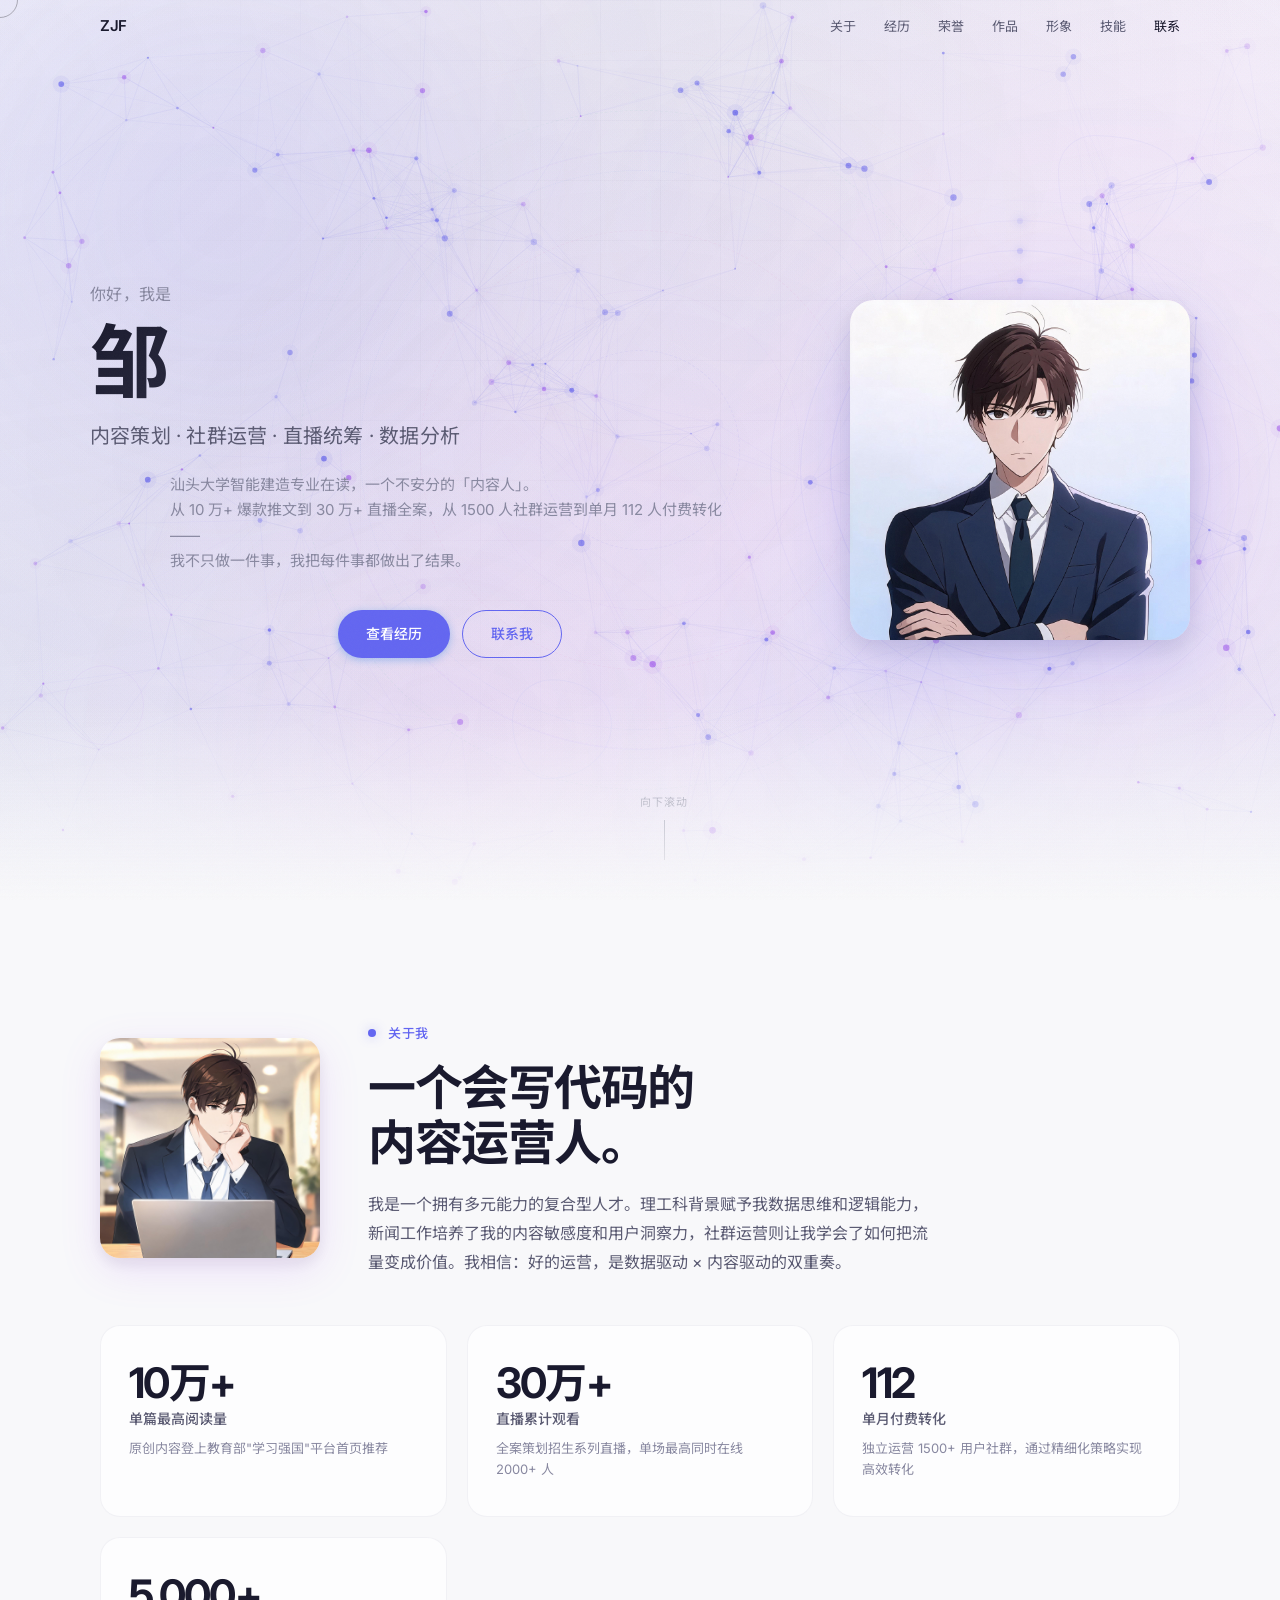
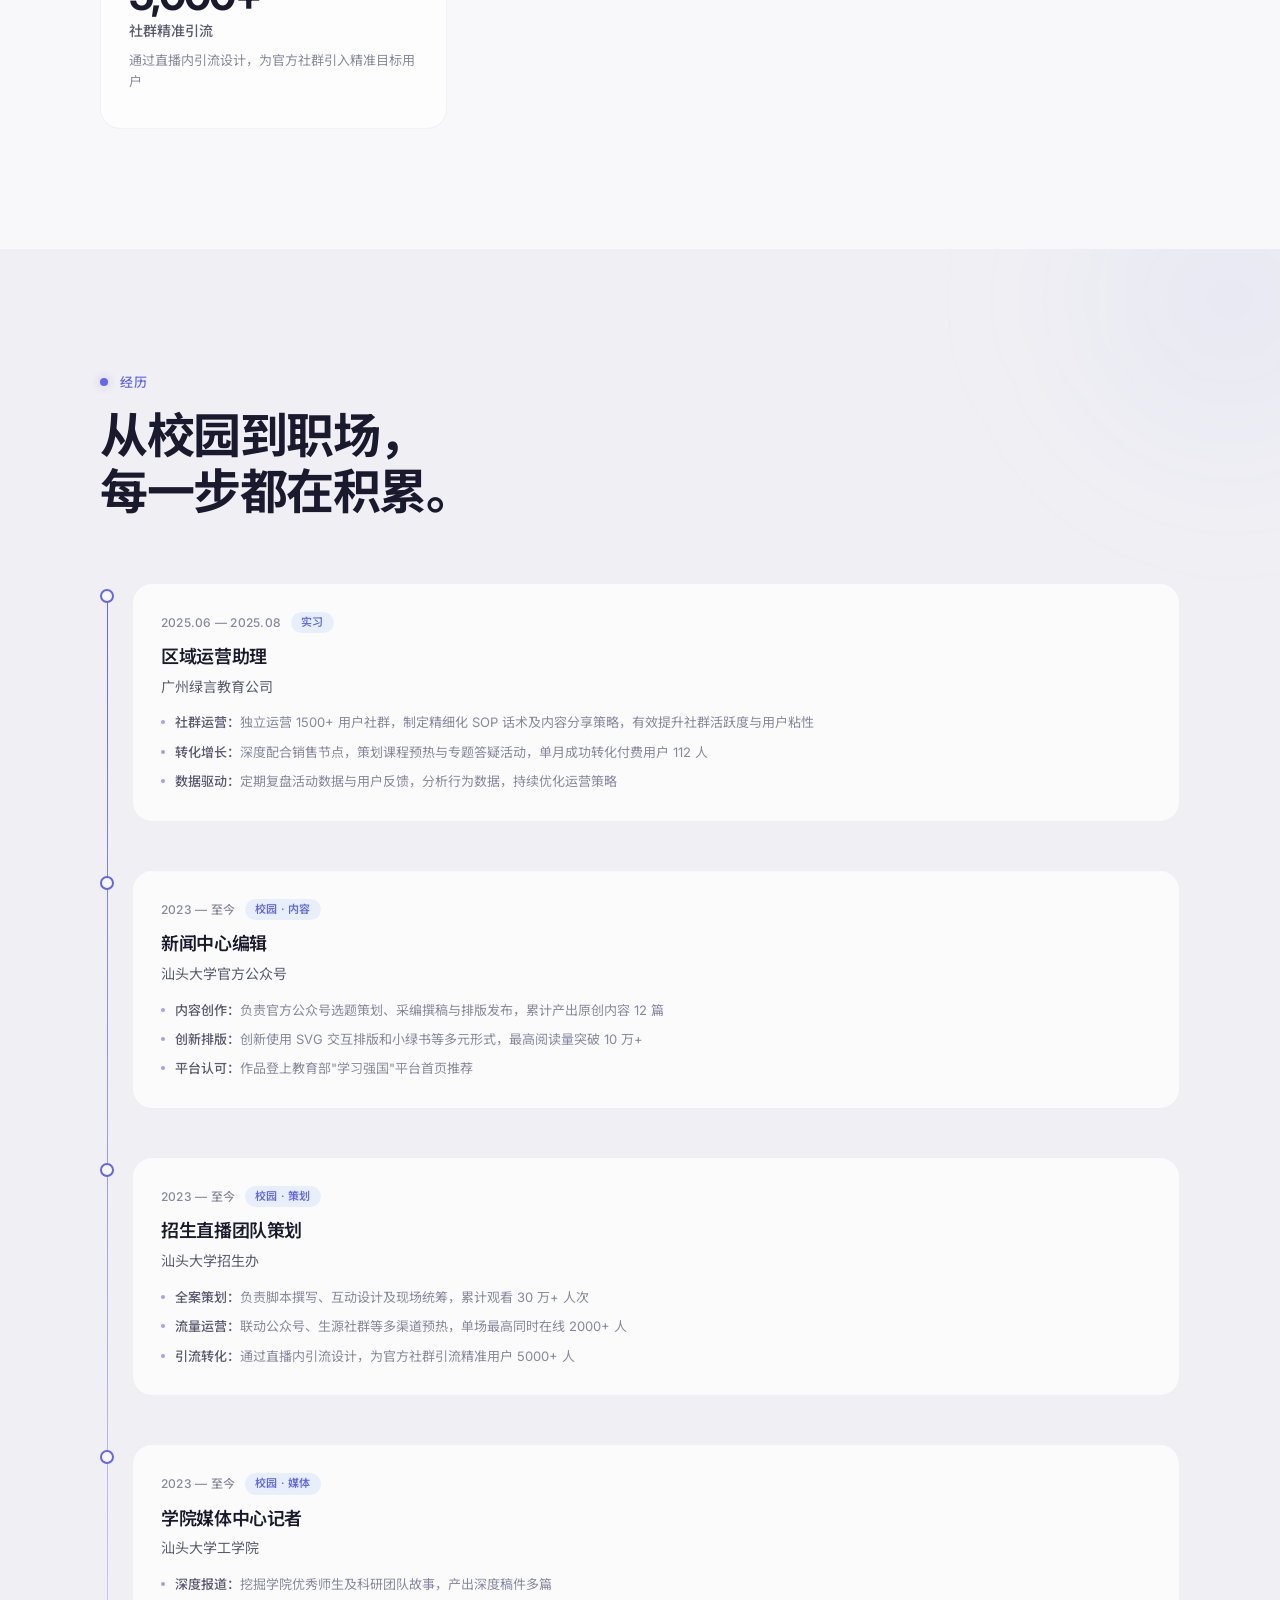
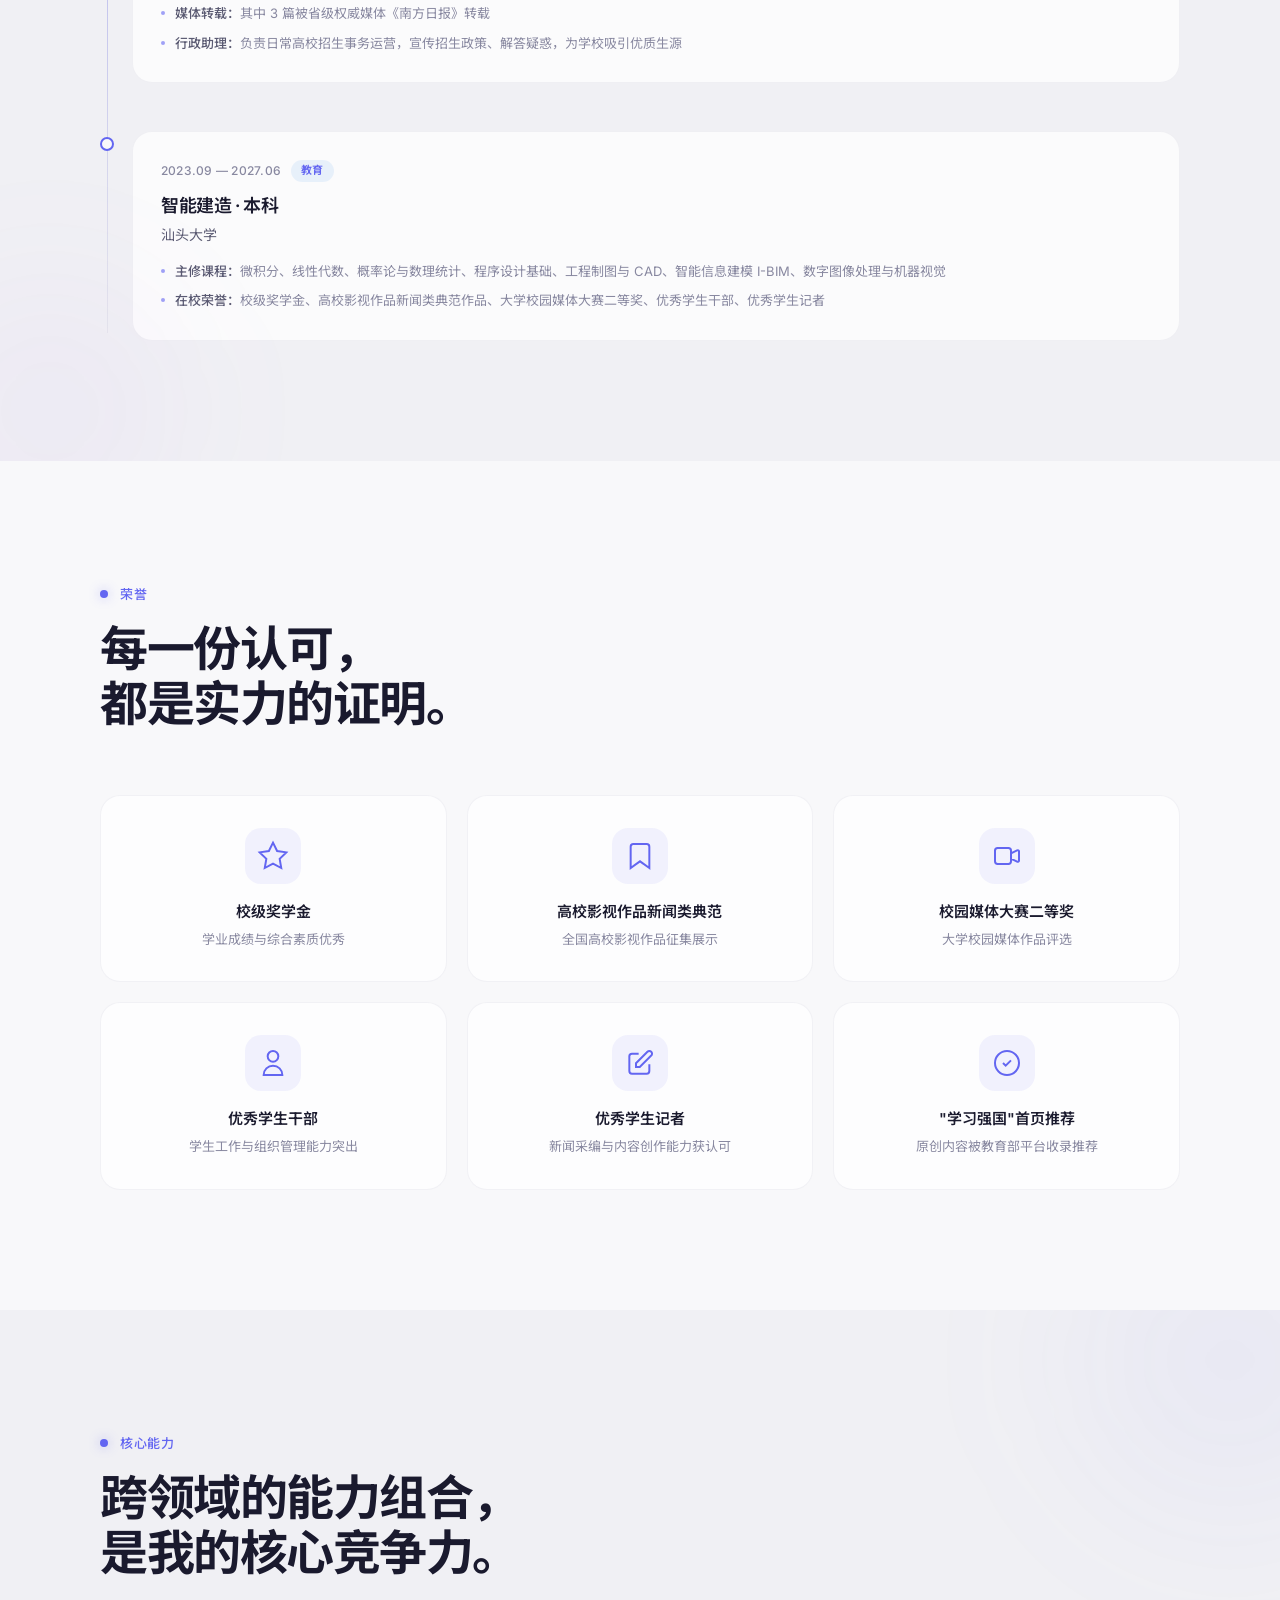
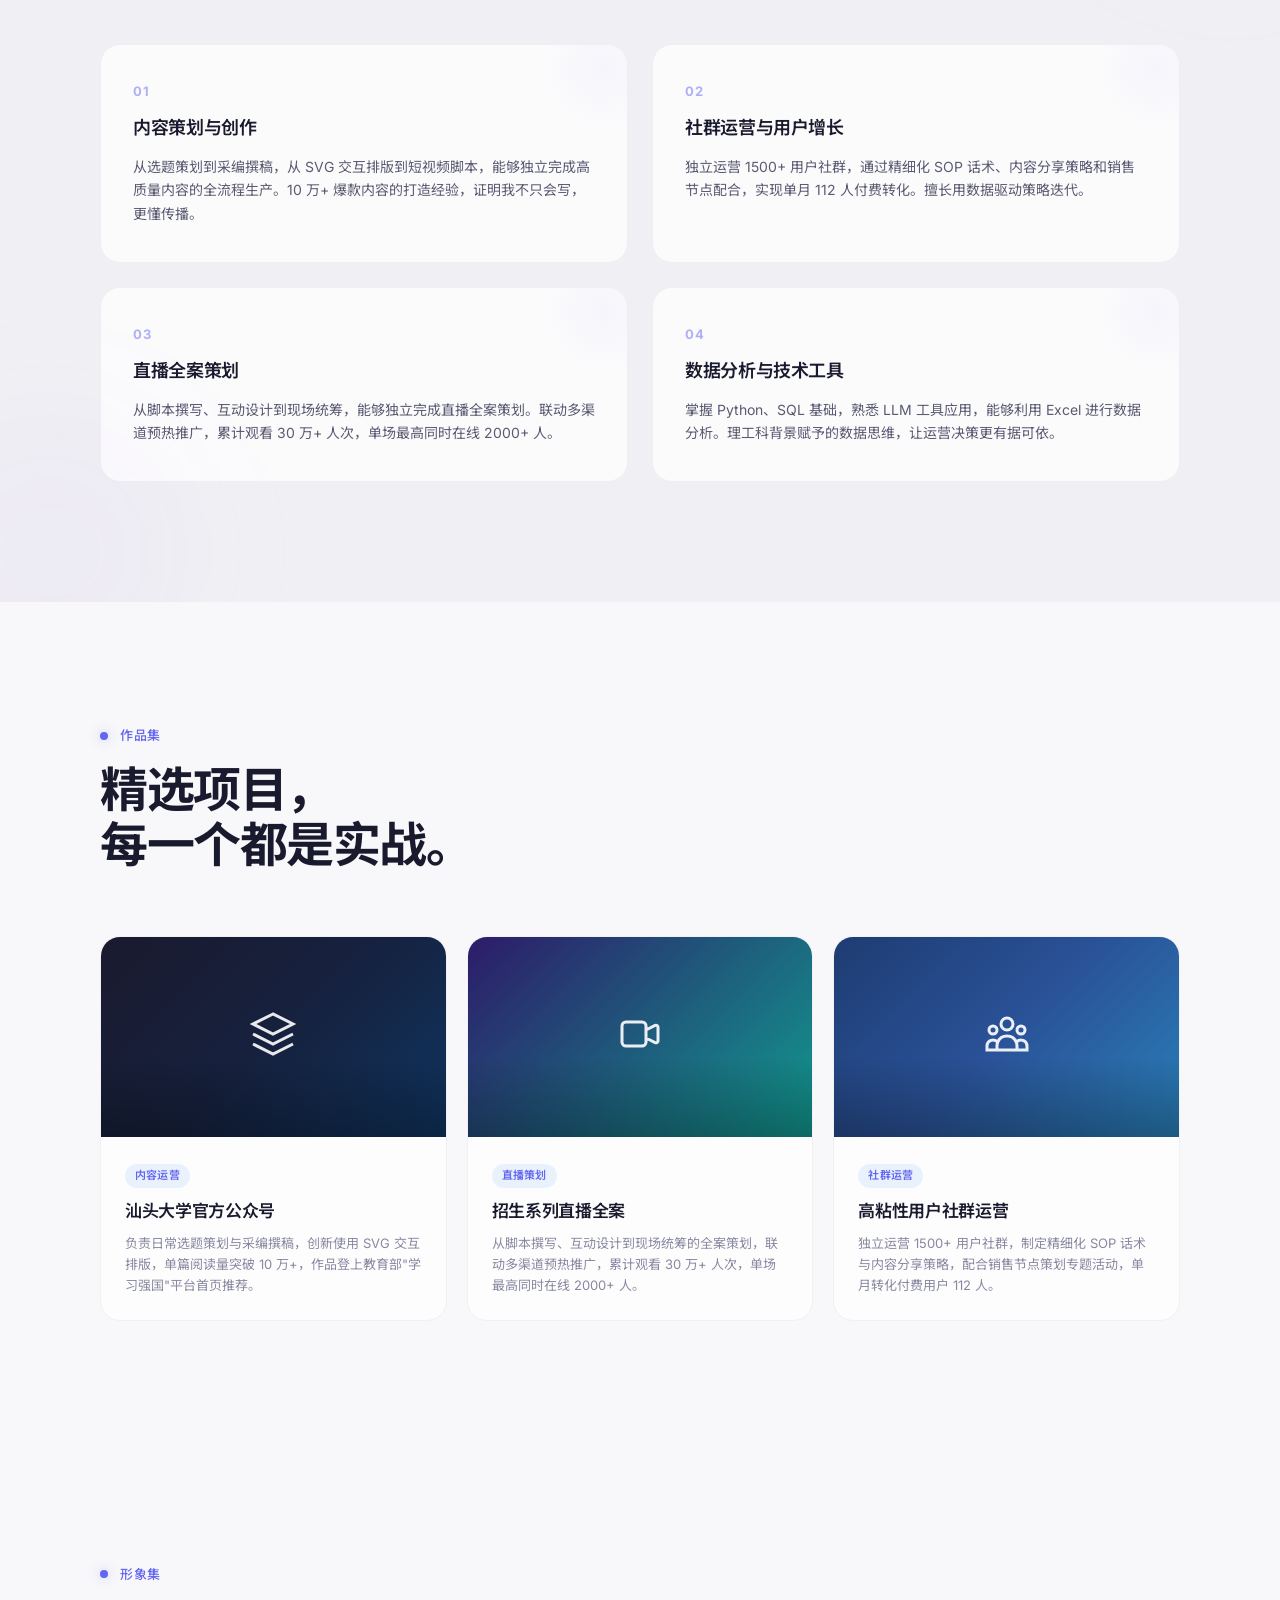
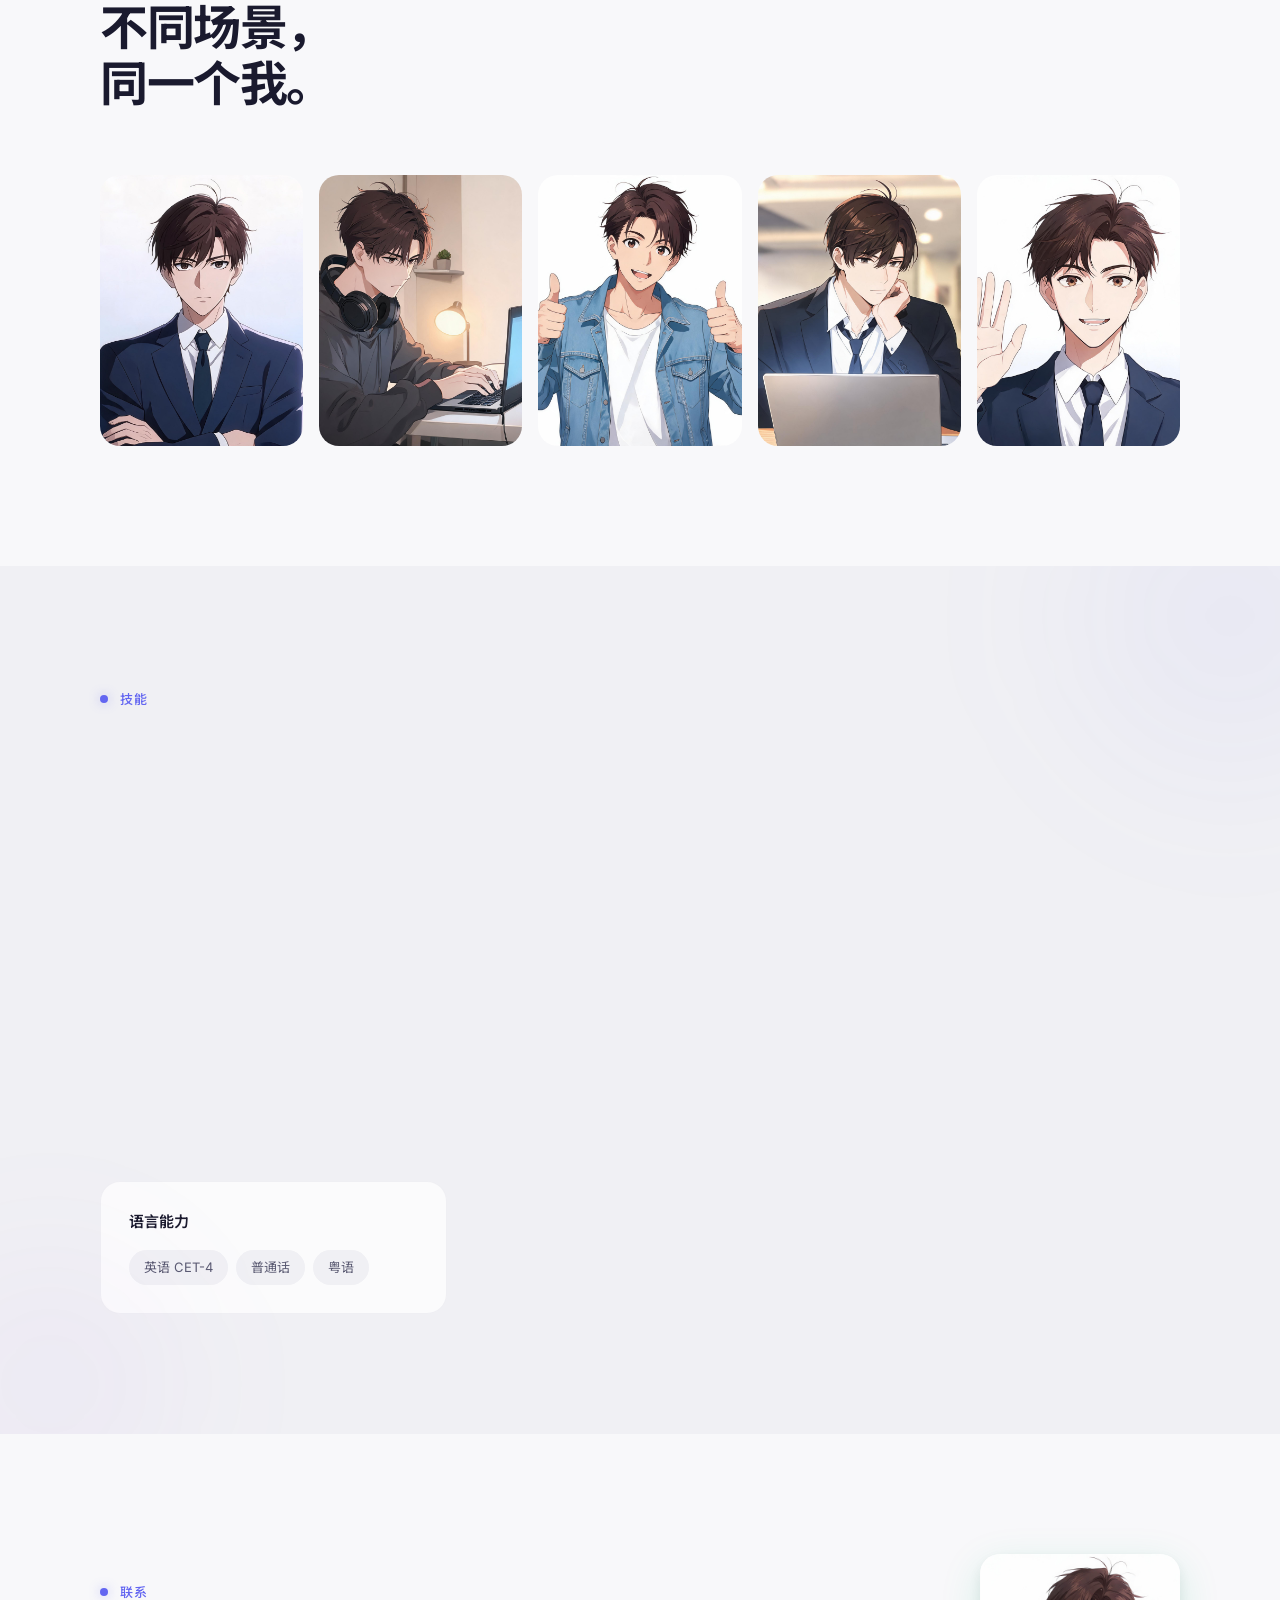
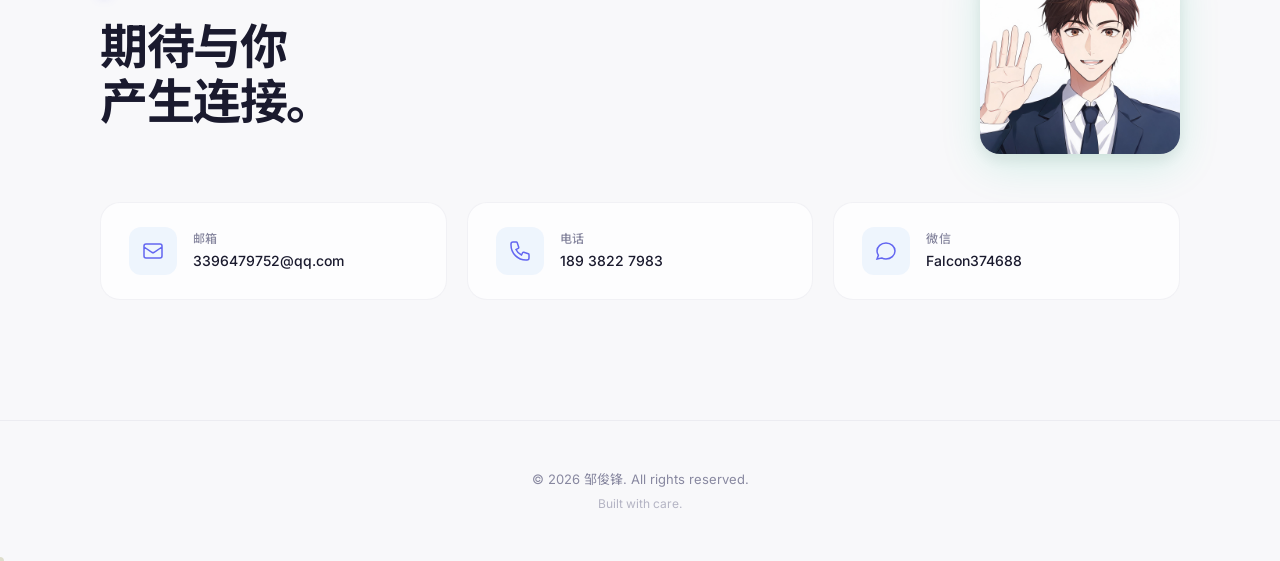
==== commit f0439bff: "feat: 新增荣誉奖项、核心能力板块，经历拆分展示多样性" ====
--- a/index.html
+++ b/index.html
@@ -37,6 +37,7 @@
       <div class="nav-links">
         <a href="#about">关于</a>
         <a href="#experience">经历</a>
+        <a href="#honors">荣誉</a>
         <a href="#projects">作品</a>
         <a href="#gallery">形象</a>
         <a href="#skills">技能</a>
@@ -53,6 +54,7 @@
   <div class="mobile-menu" id="mobileMenu">
     <a href="#about" onclick="closeMenu()">关于</a>
     <a href="#experience" onclick="closeMenu()">经历</a>
+    <a href="#honors" onclick="closeMenu()">荣誉</a>
     <a href="#projects" onclick="closeMenu()">作品</a>
     <a href="#gallery" onclick="closeMenu()">形象</a>
     <a href="#skills" onclick="closeMenu()">技能</a>
@@ -66,8 +68,8 @@
       <div class="hero-content">
         <p class="hero-greeting fade-up">你好，我是</p>
         <h1 class="hero-name fade-up" style="animation-delay: 0.1s">邹俊锋</h1>
-        <p class="hero-title fade-up" style="animation-delay: 0.2s">内容策划 · 社群运营 · 数据驱动增长</p>
-        <p class="hero-desc fade-up" style="animation-delay: 0.3s">汕头大学智能建造专业在读，擅长通过内容策划与用户运营撬动增长。<br>拥有 10 万+ 爆款内容打造、30 万+ 直播全案策划及单月付费转化 112 人的实战经验。</p>
+        <p class="hero-title fade-up" style="animation-delay: 0.2s">内容策划 · 社群运营 · 直播统筹 · 数据分析</p>
+        <p class="hero-desc fade-up" style="animation-delay: 0.3s">汕头大学智能建造专业在读，一个不安分的「内容人」。<br>从 10 万+ 爆款推文到 30 万+ 直播全案，从 1500 人社群运营到单月 112 人付费转化——<br>我不只做一件事，我把每件事都做出了结果。</p>
         <div class="hero-cta fade-up" style="animation-delay: 0.4s">
           <a href="#experience" class="btn btn-primary">查看经历</a>
           <a href="#contact" class="btn btn-ghost">联系我</a>
@@ -94,8 +96,9 @@
       <div class="about-text">
         <div class="section-header">
           <span class="section-label">关于我</span>
-          <h2 class="section-title fade-up">用数据说话，<br>用内容创造价值。</h2>
-        </div>
+          <h2 class="section-title fade-up">一个会写代码的<br>内容运营人。</h2>
+        </div>
+        <p class="about-intro fade-up">我是一个拥有多元能力的复合型人才。理工科背景赋予我数据思维和逻辑能力，新闻工作培养了我的内容敏感度和用户洞察力，社群运营则让我学会了如何把流量变成价值。我相信：好的运营，是数据驱动 × 内容驱动的双重奏。</p>
       </div>
     </div>
     <div class="about-grid">
@@ -113,6 +116,11 @@
           <div class="about-number">112</div>
           <div class="about-card-label">单月付费转化</div>
           <p class="about-card-desc">独立运营 1500+ 用户社群，通过精细化策略实现高效转化</p>
+        </div>
+        <div class="about-card fade-up" style="animation-delay: 0.3s">
+          <div class="about-number">5000+</div>
+          <div class="about-card-label">社群精准引流</div>
+          <p class="about-card-desc">通过直播内引流设计，为官方社群引入精准目标用户</p>
         </div>
       </div>
     </div>
@@ -150,7 +158,7 @@
           </div>
         </div>
 
-        <!-- Campus - News Center -->
+        <!-- Campus - News Center Editor -->
         <div class="timeline-item fade-up">
           <div class="timeline-marker">
             <div class="timeline-dot"></div>
@@ -159,14 +167,56 @@
           <div class="timeline-content">
             <div class="timeline-meta">
               <span class="timeline-date">2023 — 至今</span>
-              <span class="timeline-badge">校园</span>
-            </div>
-            <h3 class="timeline-title">新闻中心编辑 / 招生直播策划</h3>
-            <p class="timeline-company">汕头大学</p>
+              <span class="timeline-badge">校园 · 内容</span>
+            </div>
+            <h3 class="timeline-title">新闻中心编辑</h3>
+            <p class="timeline-company">汕头大学官方公众号</p>
             <ul class="timeline-details">
-              <li><strong>内容创作：</strong>负责官方公众号选题策划、采编撰稿，累计产出原创内容 12 篇，最高阅读量突破 10 万+，作品登上"学习强国"首页推荐</li>
-              <li><strong>直播策划：</strong>全案策划招生系列直播，负责脚本撰写、互动设计及现场统筹，累计观看 30 万+ 人次，为社群引流精准用户 5000+</li>
-              <li><strong>深度报道：</strong>挖掘学院优秀师生及科研团队故事，产出深度稿件多篇，其中 3 篇被省级权威媒体《南方日报》转载</li>
+              <li><strong>内容创作：</strong>负责官方公众号选题策划、采编撰稿与排版发布，累计产出原创内容 12 篇</li>
+              <li><strong>创新排版：</strong>创新使用 SVG 交互排版和小绿书等多元形式，最高阅读量突破 10 万+</li>
+              <li><strong>平台认可：</strong>作品登上教育部"学习强国"平台首页推荐</li>
+            </ul>
+          </div>
+        </div>
+
+        <!-- Campus - Live Streaming -->
+        <div class="timeline-item fade-up">
+          <div class="timeline-marker">
+            <div class="timeline-dot"></div>
+            <div class="timeline-line"></div>
+          </div>
+          <div class="timeline-content">
+            <div class="timeline-meta">
+              <span class="timeline-date">2023 — 至今</span>
+              <span class="timeline-badge">校园 · 策划</span>
+            </div>
+            <h3 class="timeline-title">招生直播团队策划</h3>
+            <p class="timeline-company">汕头大学招生办</p>
+            <ul class="timeline-details">
+              <li><strong>全案策划：</strong>负责脚本撰写、互动设计及现场统筹，累计观看 30 万+ 人次</li>
+              <li><strong>流量运营：</strong>联动公众号、生源社群等多渠道预热，单场最高同时在线 2000+ 人</li>
+              <li><strong>引流转化：</strong>通过直播内引流设计，为官方社群引流精准用户 5000+ 人</li>
+            </ul>
+          </div>
+        </div>
+
+        <!-- Campus - Journalist -->
+        <div class="timeline-item fade-up">
+          <div class="timeline-marker">
+            <div class="timeline-dot"></div>
+            <div class="timeline-line"></div>
+          </div>
+          <div class="timeline-content">
+            <div class="timeline-meta">
+              <span class="timeline-date">2023 — 至今</span>
+              <span class="timeline-badge">校园 · 媒体</span>
+            </div>
+            <h3 class="timeline-title">学院媒体中心记者</h3>
+            <p class="timeline-company">汕头大学工学院</p>
+            <ul class="timeline-details">
+              <li><strong>深度报道：</strong>挖掘学院优秀师生及科研团队故事，产出深度稿件多篇</li>
+              <li><strong>媒体转载：</strong>其中 3 篇被省级权威媒体《南方日报》转载</li>
+              <li><strong>行政助理：</strong>负责日常高校招生事务运营，宣传招生政策、解答疑惑，为学校吸引优质生源</li>
             </ul>
           </div>
         </div>
@@ -184,10 +234,118 @@
             <h3 class="timeline-title">智能建造 · 本科</h3>
             <p class="timeline-company">汕头大学</p>
             <ul class="timeline-details">
-              <li><strong>主修课程：</strong>微积分、线性代数、概率论与数理统计、程序设计基础、工程制图与 CAD、数字图像处理与机器视觉</li>
+              <li><strong>主修课程：</strong>微积分、线性代数、概率论与数理统计、程序设计基础、工程制图与 CAD、智能信息建模 I-BIM、数字图像处理与机器视觉</li>
               <li><strong>在校荣誉：</strong>校级奖学金、高校影视作品新闻类典范作品、大学校园媒体大赛二等奖、优秀学生干部、优秀学生记者</li>
             </ul>
           </div>
+        </div>
+      </div>
+    </div>
+  </section>
+
+  <!-- Honors Section -->
+  <section class="section" id="honors">
+    <div class="container">
+      <div class="section-header">
+        <span class="section-label">荣誉</span>
+        <h2 class="section-title fade-up">每一份认可，<br>都是实力的证明。</h2>
+      </div>
+
+      <div class="honors-grid">
+        <div class="honor-card fade-up">
+          <div class="honor-icon">
+            <svg width="32" height="32" viewBox="0 0 24 24" fill="none" stroke="currentColor" stroke-width="1.5">
+              <path d="M12 2l3.09 6.26L22 9.27l-5 4.87 1.18 6.88L12 17.77l-6.18 3.25L7 14.14 2 9.27l6.91-1.01L12 2z"/>
+            </svg>
+          </div>
+          <h3 class="honor-title">校级奖学金</h3>
+          <p class="honor-desc">学业成绩与综合素质优秀</p>
+        </div>
+
+        <div class="honor-card fade-up" style="animation-delay: 0.1s">
+          <div class="honor-icon">
+            <svg width="32" height="32" viewBox="0 0 24 24" fill="none" stroke="currentColor" stroke-width="1.5">
+              <path d="M19 21l-7-5-7 5V5a2 2 0 012-2h10a2 2 0 012 2z"/>
+            </svg>
+          </div>
+          <h3 class="honor-title">高校影视作品新闻类典范</h3>
+          <p class="honor-desc">全国高校影视作品征集展示</p>
+        </div>
+
+        <div class="honor-card fade-up" style="animation-delay: 0.15s">
+          <div class="honor-icon">
+            <svg width="32" height="32" viewBox="0 0 24 24" fill="none" stroke="currentColor" stroke-width="1.5">
+              <path d="M15 10l4.553-2.276A1 1 0 0121 8.618v6.764a1 1 0 01-1.447.894L15 14M5 18h8a2 2 0 002-2V8a2 2 0 00-2-2H5a2 2 0 00-2 2v8a2 2 0 002 2z"/>
+            </svg>
+          </div>
+          <h3 class="honor-title">校园媒体大赛二等奖</h3>
+          <p class="honor-desc">大学校园媒体作品评选</p>
+        </div>
+
+        <div class="honor-card fade-up" style="animation-delay: 0.2s">
+          <div class="honor-icon">
+            <svg width="32" height="32" viewBox="0 0 24 24" fill="none" stroke="currentColor" stroke-width="1.5">
+              <path d="M16 7a4 4 0 11-8 0 4 4 0 018 0zM12 14a7 7 0 00-7 7h14a7 7 0 00-7-7z"/>
+            </svg>
+          </div>
+          <h3 class="honor-title">优秀学生干部</h3>
+          <p class="honor-desc">学生工作与组织管理能力突出</p>
+        </div>
+
+        <div class="honor-card fade-up" style="animation-delay: 0.25s">
+          <div class="honor-icon">
+            <svg width="32" height="32" viewBox="0 0 24 24" fill="none" stroke="currentColor" stroke-width="1.5">
+              <path d="M11 5H6a2 2 0 00-2 2v11a2 2 0 002 2h11a2 2 0 002-2v-5m-1.414-9.414a2 2 0 112.828 2.828L11.828 15H9v-2.828l8.586-8.586z"/>
+            </svg>
+          </div>
+          <h3 class="honor-title">优秀学生记者</h3>
+          <p class="honor-desc">新闻采编与内容创作能力获认可</p>
+        </div>
+
+        <div class="honor-card fade-up" style="animation-delay: 0.3s">
+          <div class="honor-icon">
+            <svg width="32" height="32" viewBox="0 0 24 24" fill="none" stroke="currentColor" stroke-width="1.5">
+              <path d="M9 12l2 2 4-4m6 2a9 9 0 11-18 0 9 9 0 0118 0z"/>
+            </svg>
+          </div>
+          <h3 class="honor-title">"学习强国"首页推荐</h3>
+          <p class="honor-desc">原创内容被教育部平台收录推荐</p>
+        </div>
+      </div>
+    </div>
+  </section>
+
+  <!-- Core Competency Section -->
+  <section class="section section-alt" id="competency">
+    <div class="container">
+      <div class="section-header">
+        <span class="section-label">核心能力</span>
+        <h2 class="section-title fade-up">跨领域的能力组合，<br>是我的核心竞争力。</h2>
+      </div>
+
+      <div class="competency-grid">
+        <div class="competency-card fade-up">
+          <div class="competency-number">01</div>
+          <h3 class="competency-title">内容策划与创作</h3>
+          <p class="competency-desc">从选题策划到采编撰稿，从 SVG 交互排版到短视频脚本，能够独立完成高质量内容的全流程生产。10 万+ 爆款内容的打造经验，证明我不只会写，更懂传播。</p>
+        </div>
+
+        <div class="competency-card fade-up" style="animation-delay: 0.1s">
+          <div class="competency-number">02</div>
+          <h3 class="competency-title">社群运营与用户增长</h3>
+          <p class="competency-desc">独立运营 1500+ 用户社群，通过精细化 SOP 话术、内容分享策略和销售节点配合，实现单月 112 人付费转化。擅长用数据驱动策略迭代。</p>
+        </div>
+
+        <div class="competency-card fade-up" style="animation-delay: 0.2s">
+          <div class="competency-number">03</div>
+          <h3 class="competency-title">直播全案策划</h3>
+          <p class="competency-desc">从脚本撰写、互动设计到现场统筹，能够独立完成直播全案策划。联动多渠道预热推广，累计观看 30 万+ 人次，单场最高同时在线 2000+ 人。</p>
+        </div>
+
+        <div class="competency-card fade-up" style="animation-delay: 0.3s">
+          <div class="competency-number">04</div>
+          <h3 class="competency-title">数据分析与技术工具</h3>
+          <p class="competency-desc">掌握 Python、SQL 基础，熟悉 LLM 工具应用，能够利用 Excel 进行数据分析。理工科背景赋予的数据思维，让运营决策更有据可依。</p>
         </div>
       </div>
     </div>
@@ -326,6 +484,8 @@
             <span class="skill-tag">直播策划</span>
             <span class="skill-tag">活动策划</span>
             <span class="skill-tag">转化优化</span>
+            <span class="skill-tag">SOP 制定</span>
+            <span class="skill-tag">选题策划</span>
           </div>
         </div>
         <div class="skill-category fade-up" style="animation-delay: 0.1s">
@@ -338,9 +498,21 @@
             <span class="skill-tag">Photoshop</span>
             <span class="skill-tag">Premiere Pro</span>
             <span class="skill-tag">CAD</span>
+            <span class="skill-tag">BIM</span>
+            <span class="skill-tag">SVG 交互排版</span>
           </div>
         </div>
         <div class="skill-category fade-up" style="animation-delay: 0.2s">
+          <h3 class="skill-category-title">专业技能</h3>
+          <div class="skill-tags">
+            <span class="skill-tag">智能信息建模</span>
+            <span class="skill-tag">数字图像处理</span>
+            <span class="skill-tag">机器视觉</span>
+            <span class="skill-tag">工程制图</span>
+            <span class="skill-tag">概率论与数理统计</span>
+          </div>
+        </div>
+        <div class="skill-category fade-up" style="animation-delay: 0.3s">
           <h3 class="skill-category-title">语言能力</h3>
           <div class="skill-tags">
             <span class="skill-tag">英语 CET-4</span>
--- a/assets/css/style.css
+++ b/assets/css/style.css
@@ -1284,6 +1284,154 @@
   transform: translateY(-2px);
 }
 
+/* ---- About Intro ---- */
+.about-intro {
+  font-size: 16px;
+  line-height: 1.8;
+  color: var(--text-secondary);
+  max-width: 560px;
+  margin-top: 20px;
+}
+
+/* ---- Honors Section ---- */
+.honors-grid {
+  display: grid;
+  grid-template-columns: repeat(3, 1fr);
+  gap: 20px;
+}
+
+.honor-card {
+  background: var(--card-bg);
+  border-radius: var(--radius);
+  padding: 32px 28px;
+  border: 1px solid var(--border);
+  text-align: center;
+  transition: all var(--transition);
+  position: relative;
+  overflow: hidden;
+}
+
+.honor-card::before {
+  content: '';
+  position: absolute;
+  top: 0;
+  left: 0;
+  right: 0;
+  height: 3px;
+  background: linear-gradient(90deg, var(--accent), #818cf8);
+  opacity: 0;
+  transition: opacity var(--transition);
+}
+
+.honor-card:hover {
+  box-shadow: var(--card-shadow-hover);
+  transform: translateY(-6px);
+  border-color: rgba(99, 102, 241, 0.15);
+}
+
+.honor-card:hover::before {
+  opacity: 1;
+}
+
+.honor-icon {
+  width: 56px;
+  height: 56px;
+  margin: 0 auto 16px;
+  display: flex;
+  align-items: center;
+  justify-content: center;
+  border-radius: 16px;
+  background: rgba(99, 102, 241, 0.08);
+  color: var(--accent);
+  transition: all var(--transition);
+}
+
+.honor-card:hover .honor-icon {
+  background: var(--accent);
+  color: #fff;
+  transform: scale(1.08);
+}
+
+.honor-title {
+  font-size: 15px;
+  font-weight: 600;
+  color: var(--text);
+  margin-bottom: 6px;
+}
+
+.honor-desc {
+  font-size: 13px;
+  color: var(--text-tertiary);
+  line-height: 1.5;
+}
+
+/* ---- Competency Section ---- */
+.competency-grid {
+  display: grid;
+  grid-template-columns: repeat(2, 1fr);
+  gap: 24px;
+}
+
+.competency-card {
+  background: var(--card-bg);
+  border-radius: var(--radius);
+  padding: 36px 32px;
+  border: 1px solid var(--border);
+  transition: all var(--transition);
+  position: relative;
+  overflow: hidden;
+}
+
+.competency-card::after {
+  content: '';
+  position: absolute;
+  top: 0;
+  right: 0;
+  width: 120px;
+  height: 120px;
+  border-radius: 50%;
+  background: radial-gradient(circle, rgba(99, 102, 241, 0.04) 0%, transparent 70%);
+  transform: translate(30%, -30%);
+  transition: all var(--transition);
+}
+
+.competency-card:hover {
+  box-shadow: var(--card-shadow-hover);
+  transform: translateY(-6px);
+  border-color: rgba(99, 102, 241, 0.12);
+}
+
+.competency-card:hover::after {
+  transform: translate(20%, -20%) scale(1.3);
+  background: radial-gradient(circle, rgba(99, 102, 241, 0.08) 0%, transparent 70%);
+}
+
+.competency-number {
+  font-size: 13px;
+  font-weight: 700;
+  color: var(--accent);
+  opacity: 0.5;
+  margin-bottom: 12px;
+  letter-spacing: 0.05em;
+  font-family: 'Inter', monospace;
+}
+
+.competency-title {
+  font-size: 18px;
+  font-weight: 600;
+  color: var(--text);
+  margin-bottom: 12px;
+  letter-spacing: -0.02em;
+}
+
+.competency-desc {
+  font-size: 14px;
+  color: var(--text-secondary);
+  line-height: 1.7;
+  position: relative;
+  z-index: 1;
+}
+
 /* ---- Contact ---- */
 .contact-grid {
   display: grid;
@@ -1488,6 +1636,41 @@
   .about-number {
     font-size: 36px;
   }
+
+  .about-intro {
+    font-size: 15px;
+    text-align: center;
+    max-width: 100%;
+  }
+
+  .honors-grid {
+    grid-template-columns: repeat(2, 1fr);
+    gap: 12px;
+  }
+
+  .honor-card {
+    padding: 24px 16px;
+  }
+
+  .honor-icon {
+    width: 44px;
+    height: 44px;
+    margin-bottom: 12px;
+  }
+
+  .honor-icon svg {
+    width: 24px;
+    height: 24px;
+  }
+
+  .competency-grid {
+    grid-template-columns: 1fr;
+    gap: 16px;
+  }
+
+  .competency-card {
+    padding: 28px 24px;
+  }
 }
 
 @media (max-width: 480px) {
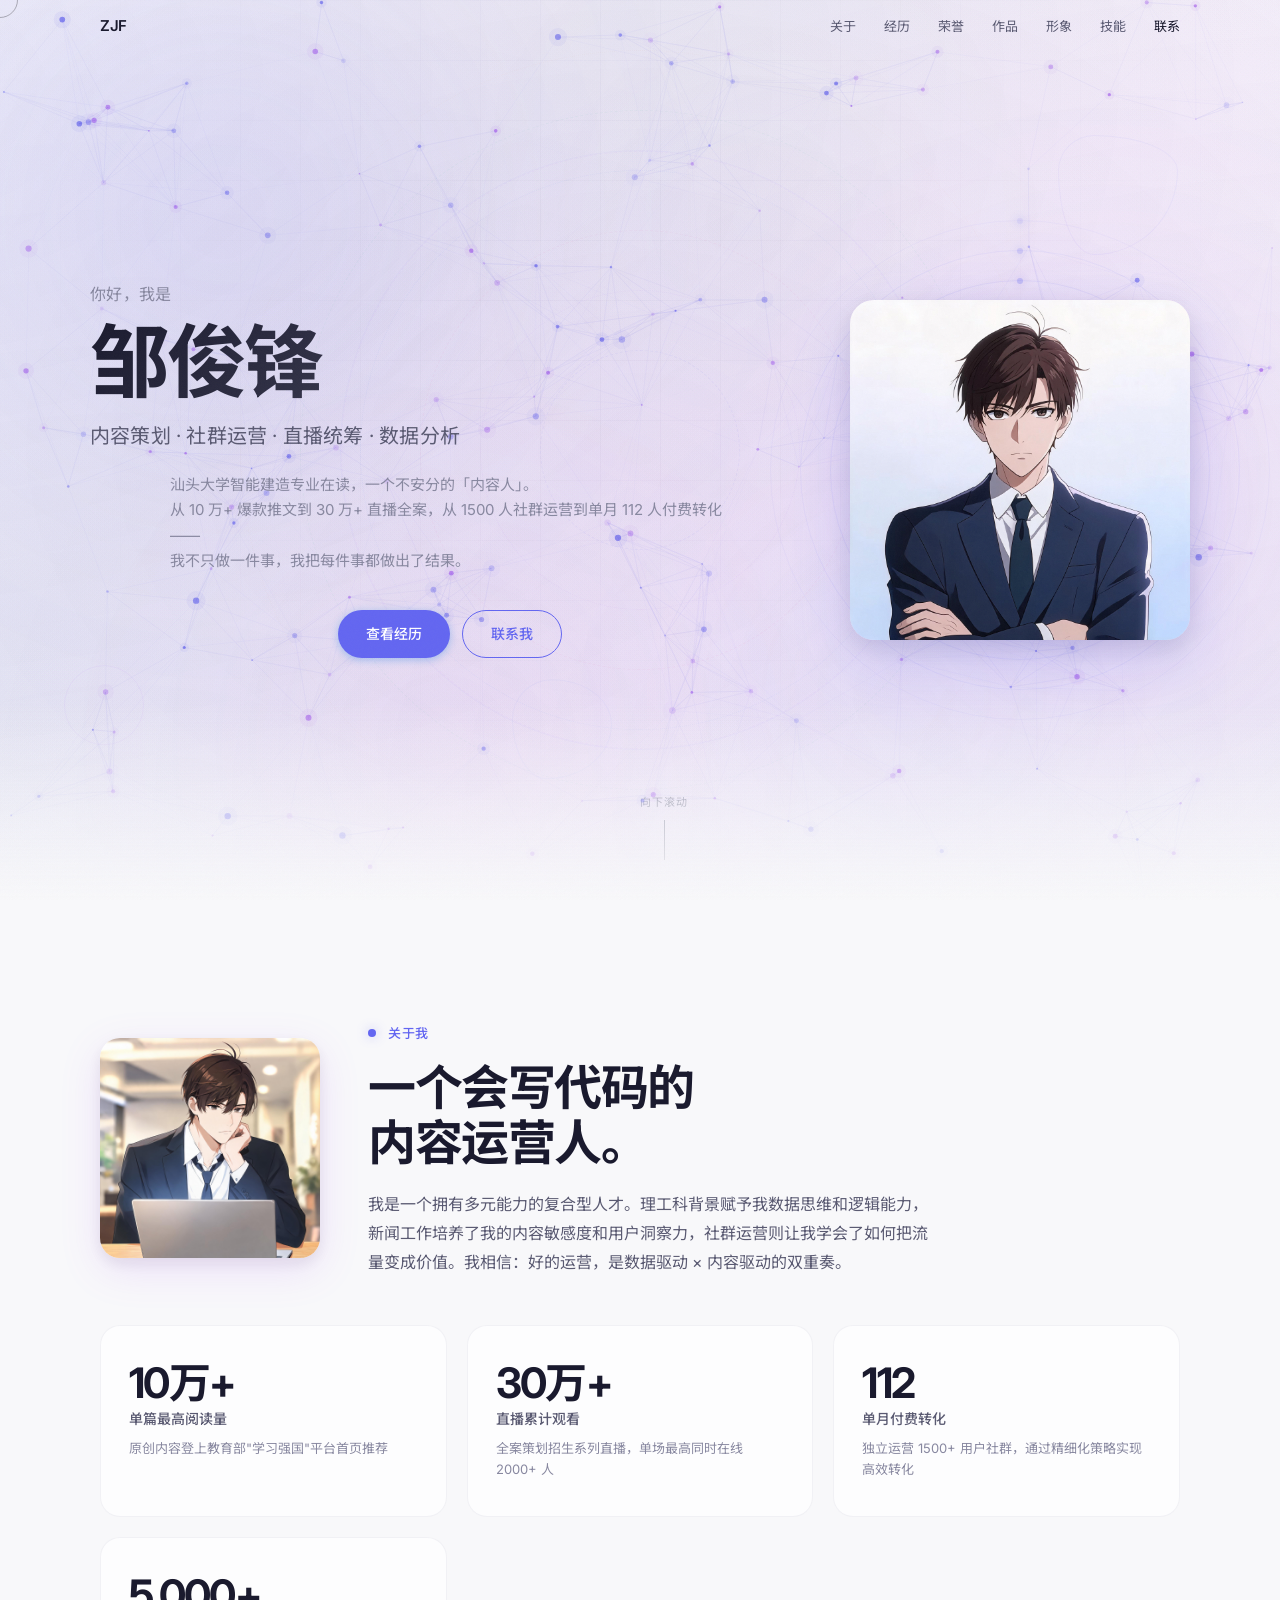
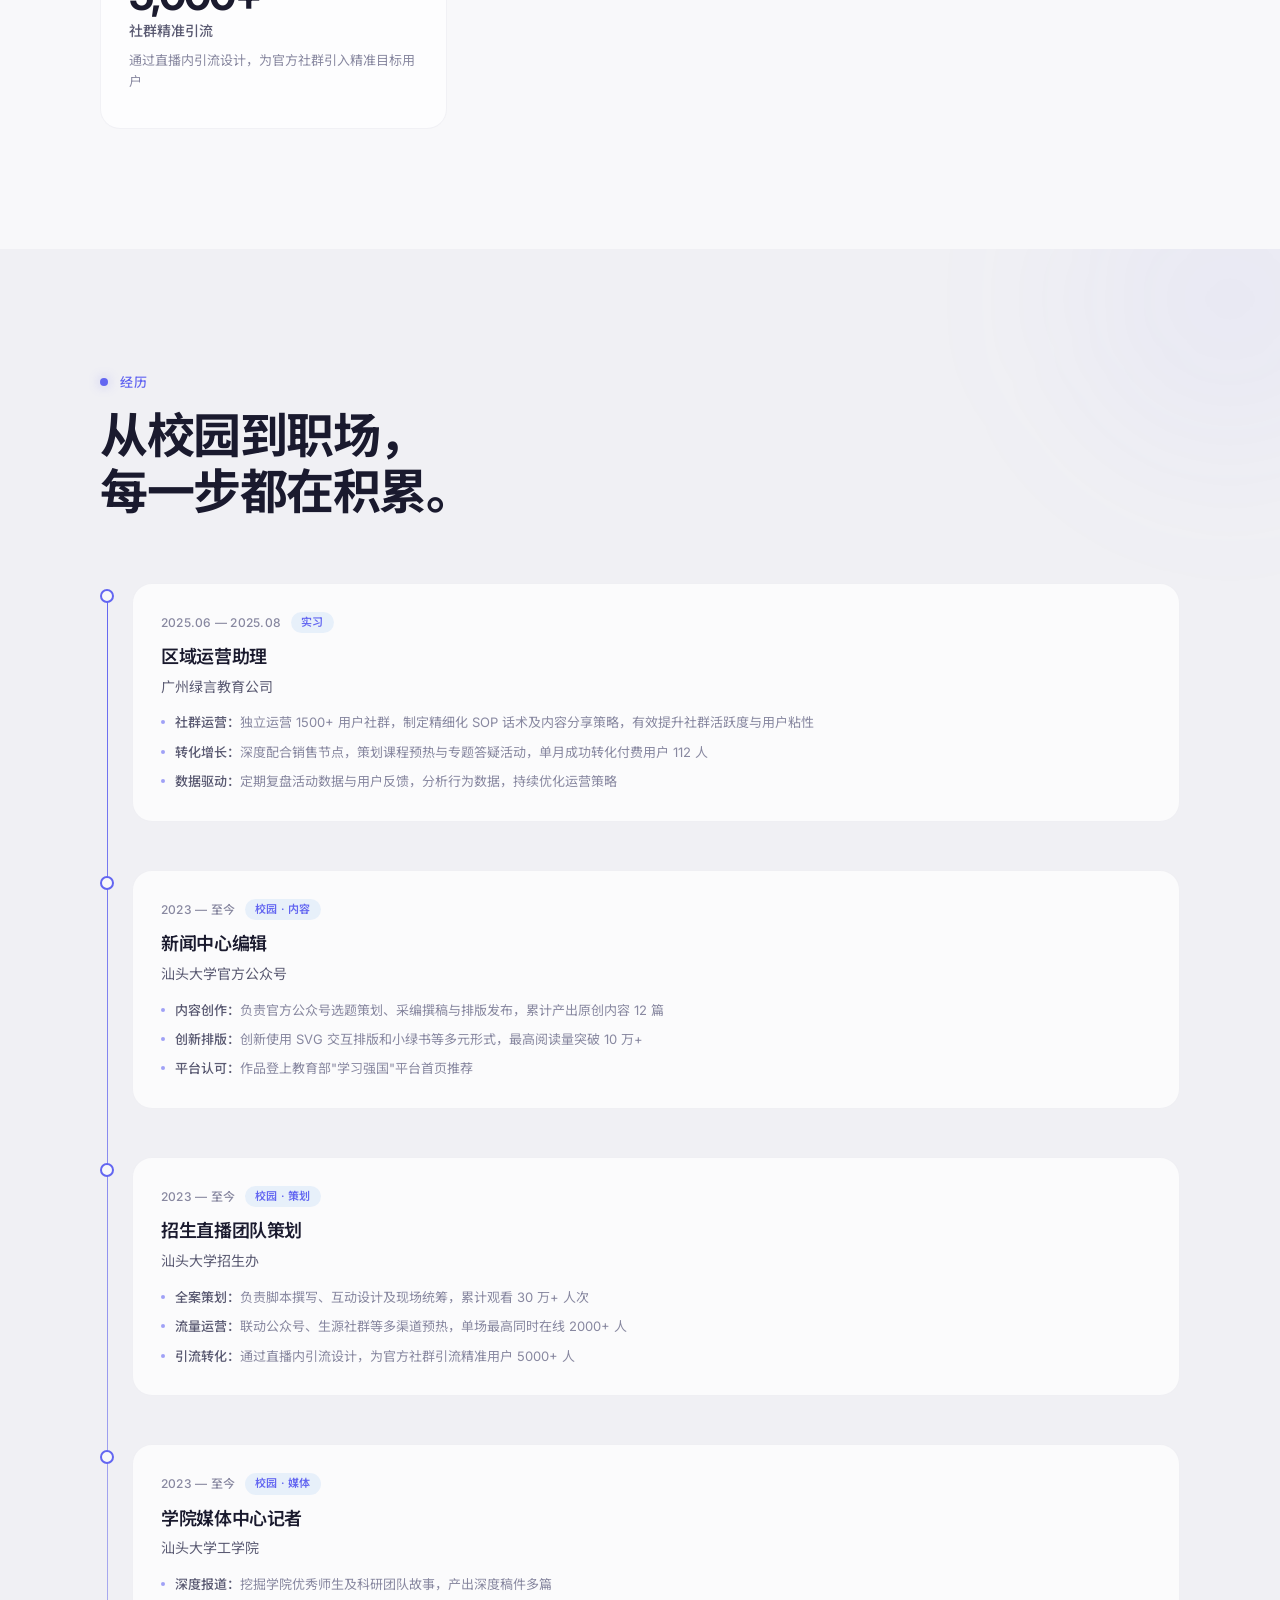
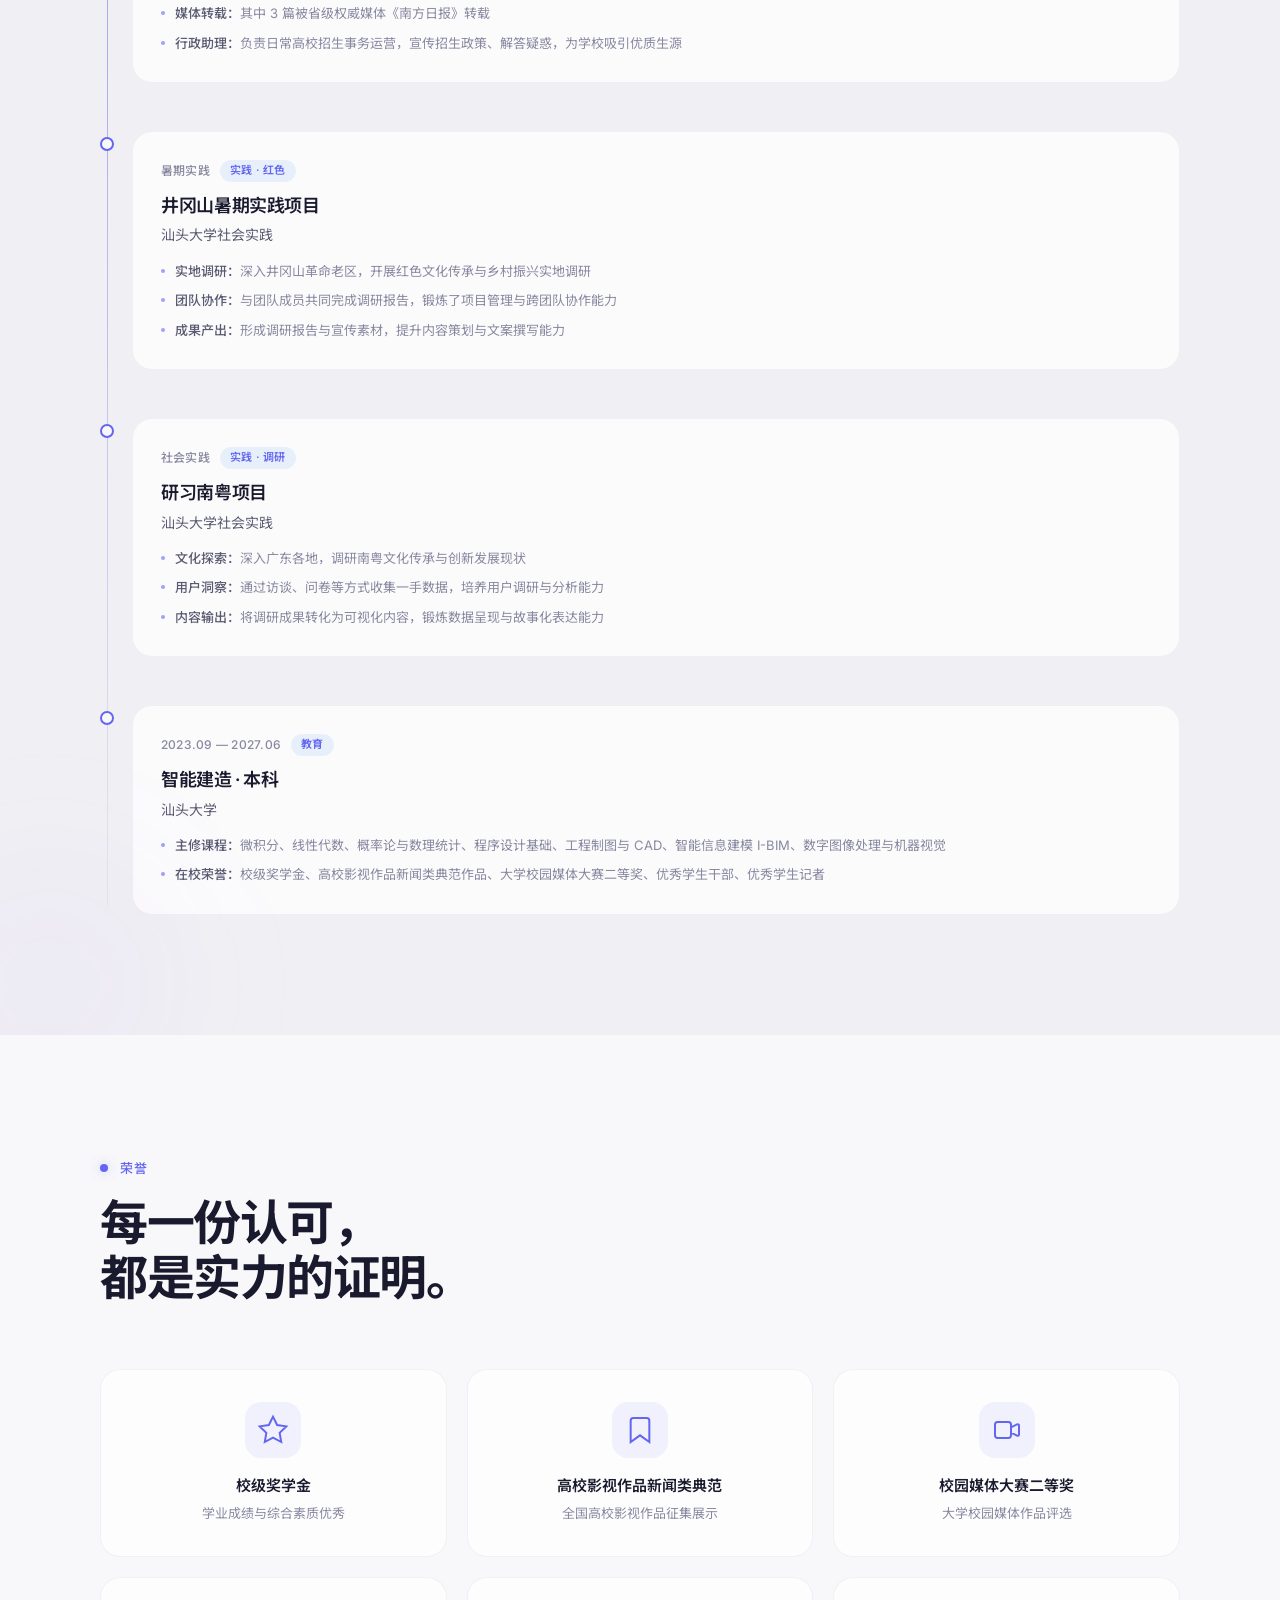
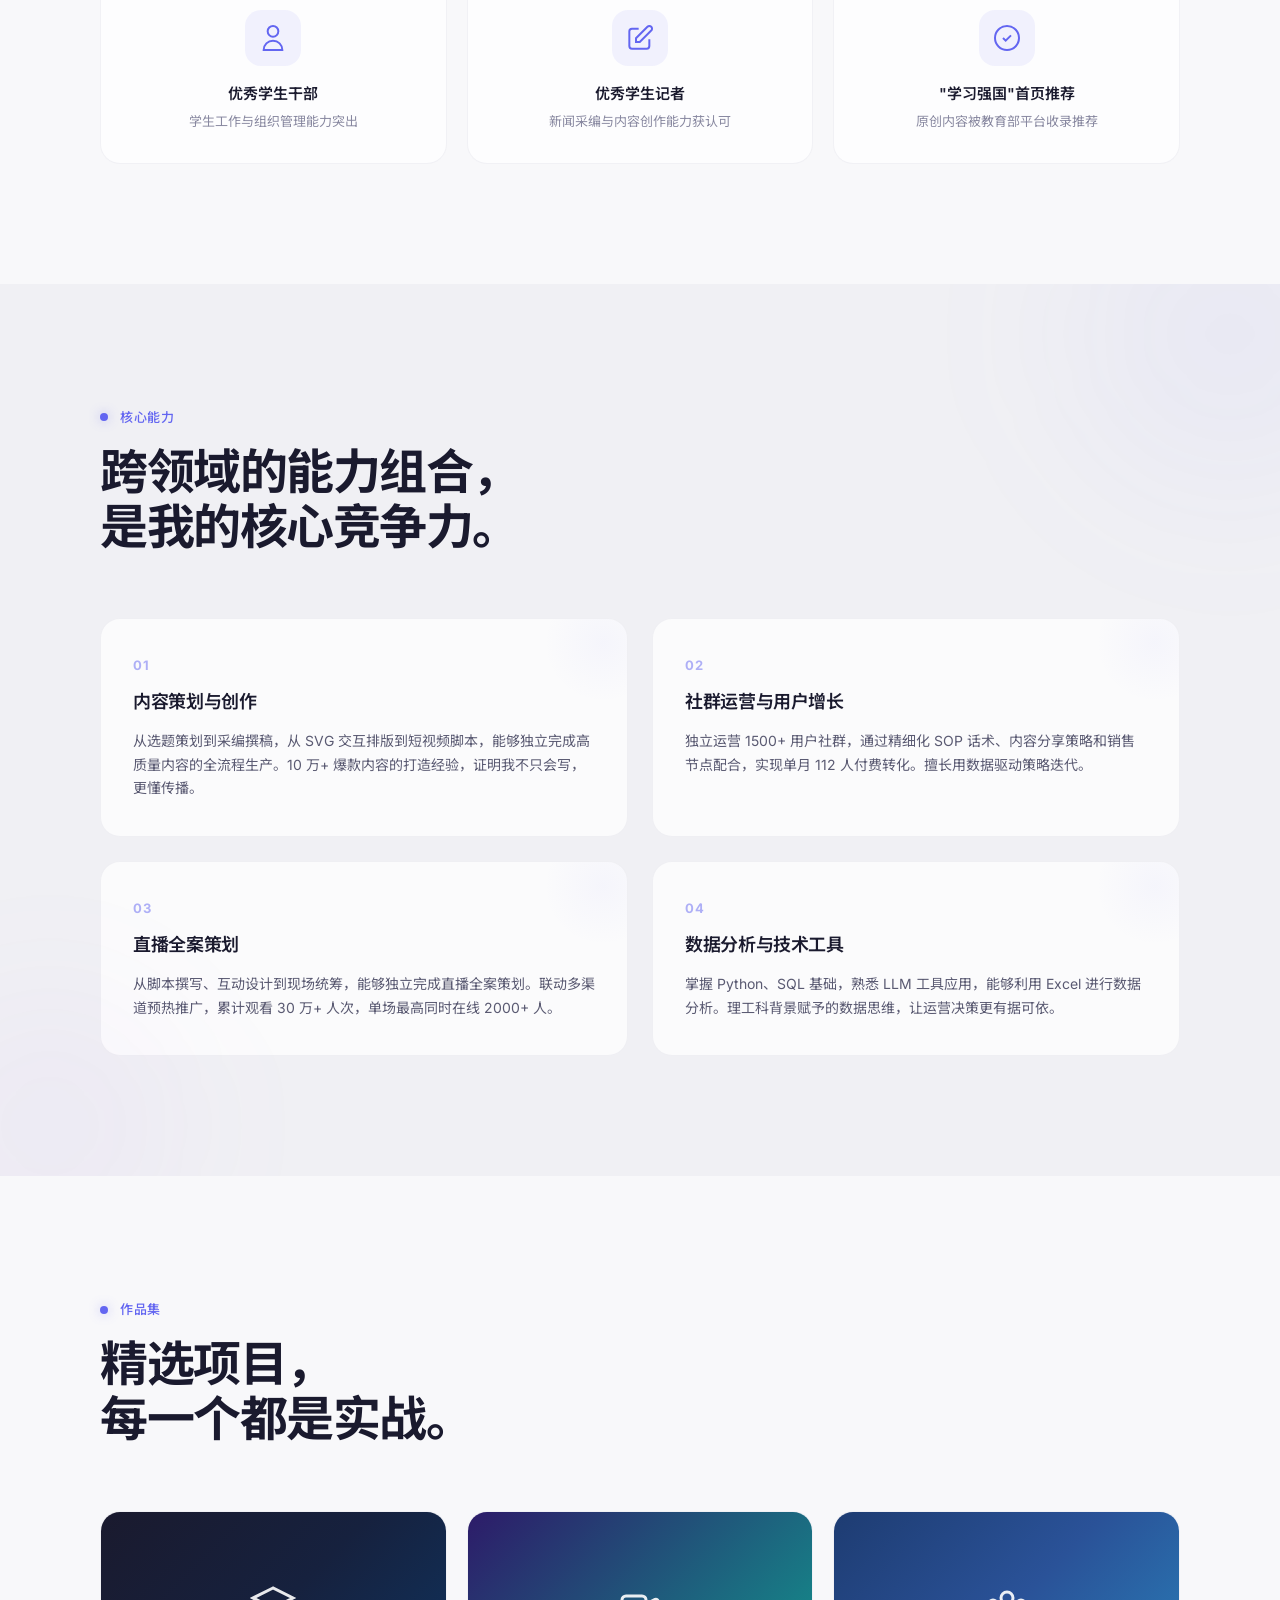
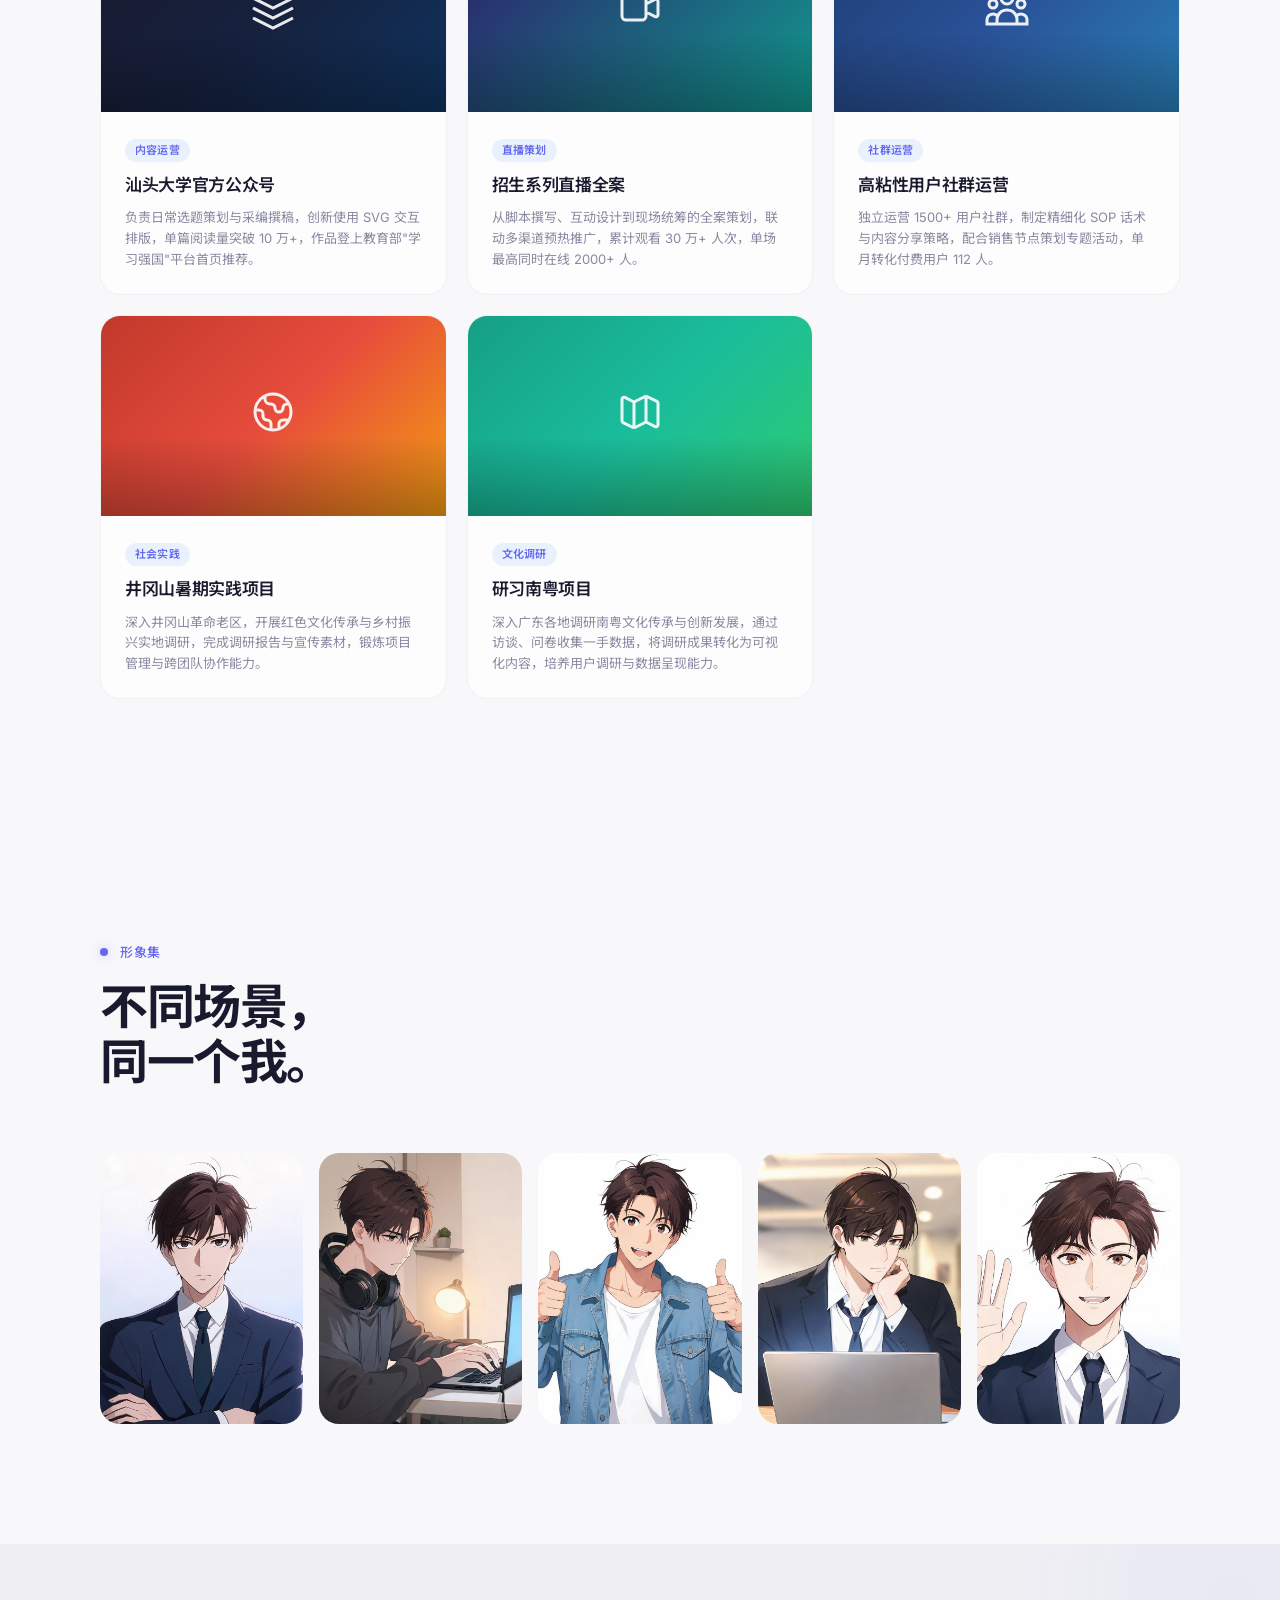
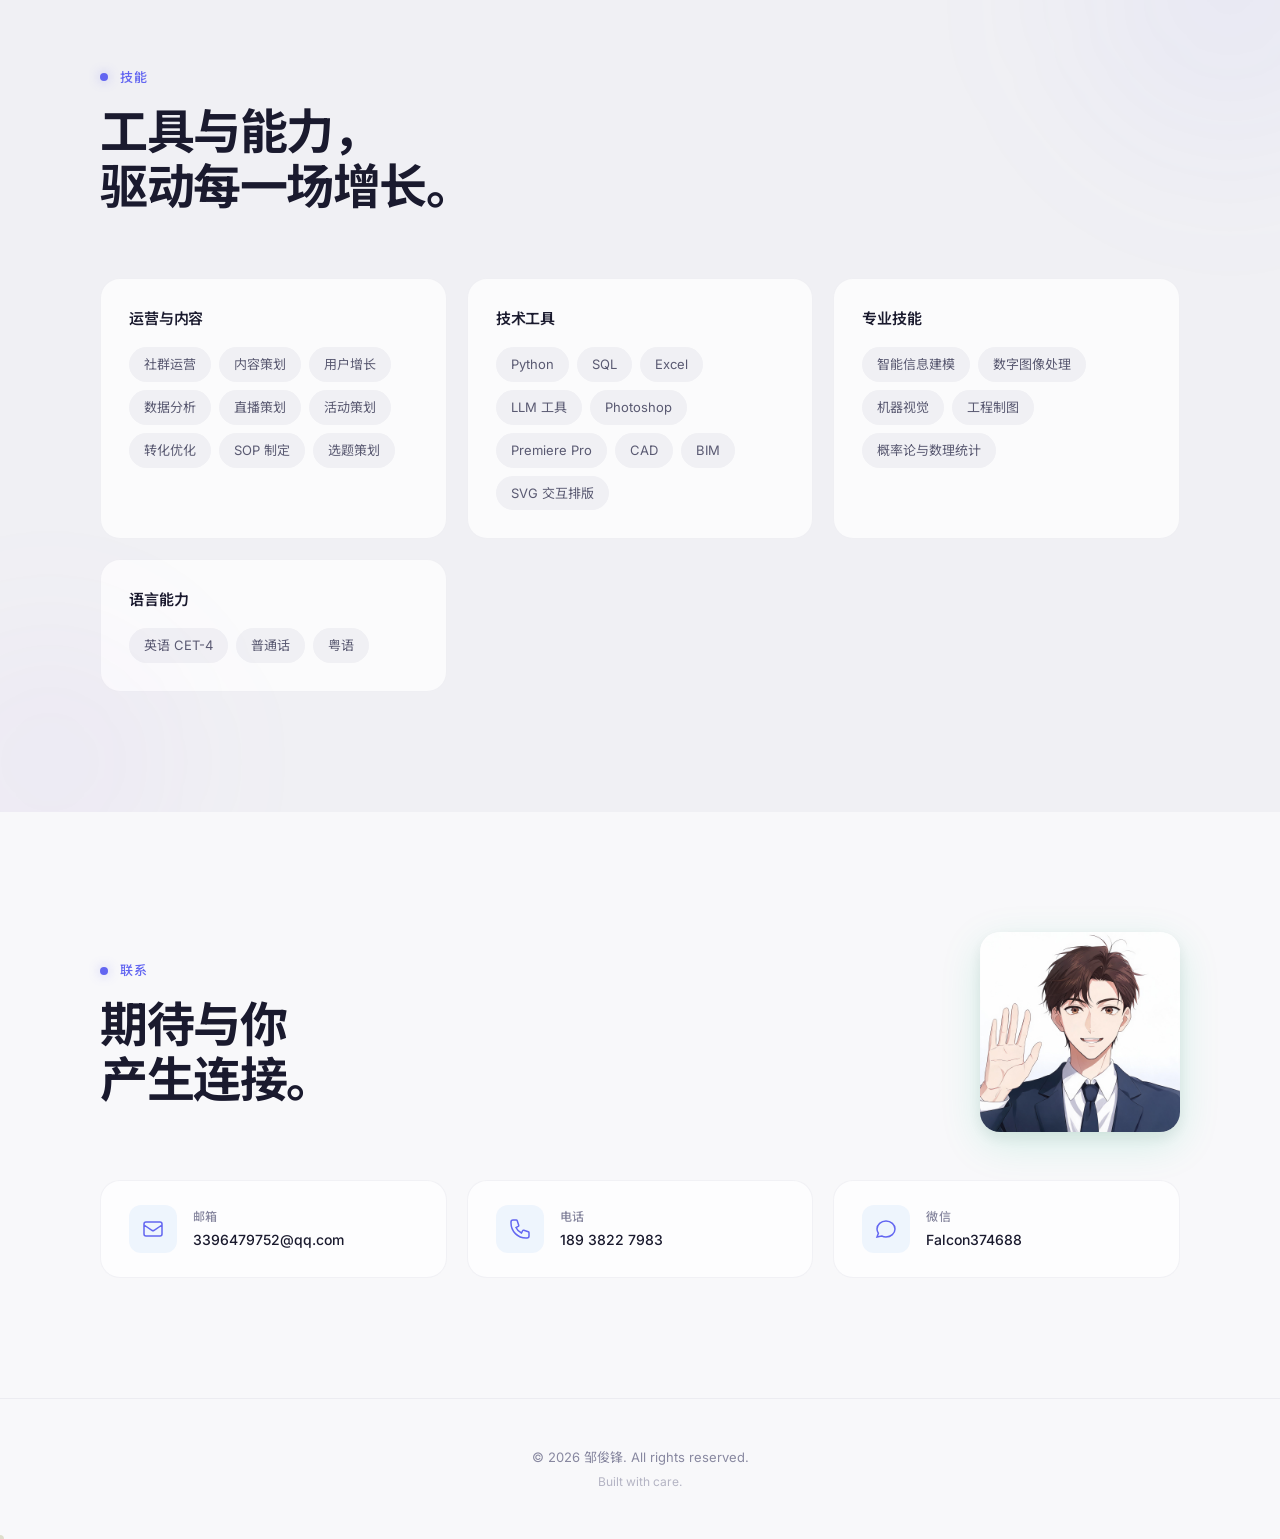
==== commit c70d9ad3: "feat: 新增井冈山实践、研习南粤项目，经历更丰富" ====
--- a/index.html
+++ b/index.html
@@ -221,6 +221,48 @@
           </div>
         </div>
 
+        <!-- Social Practice - Jinggangshan -->
+        <div class="timeline-item fade-up">
+          <div class="timeline-marker">
+            <div class="timeline-dot"></div>
+            <div class="timeline-line"></div>
+          </div>
+          <div class="timeline-content">
+            <div class="timeline-meta">
+              <span class="timeline-date">暑期实践</span>
+              <span class="timeline-badge">实践 · 红色</span>
+            </div>
+            <h3 class="timeline-title">井冈山暑期实践项目</h3>
+            <p class="timeline-company">汕头大学社会实践</p>
+            <ul class="timeline-details">
+              <li><strong>实地调研：</strong>深入井冈山革命老区，开展红色文化传承与乡村振兴实地调研</li>
+              <li><strong>团队协作：</strong>与团队成员共同完成调研报告，锻炼了项目管理与跨团队协作能力</li>
+              <li><strong>成果产出：</strong>形成调研报告与宣传素材，提升内容策划与文案撰写能力</li>
+            </ul>
+          </div>
+        </div>
+
+        <!-- Social Practice - Nanyue -->
+        <div class="timeline-item fade-up">
+          <div class="timeline-marker">
+            <div class="timeline-dot"></div>
+            <div class="timeline-line"></div>
+          </div>
+          <div class="timeline-content">
+            <div class="timeline-meta">
+              <span class="timeline-date">社会实践</span>
+              <span class="timeline-badge">实践 · 调研</span>
+            </div>
+            <h3 class="timeline-title">研习南粤项目</h3>
+            <p class="timeline-company">汕头大学社会实践</p>
+            <ul class="timeline-details">
+              <li><strong>文化探索：</strong>深入广东各地，调研南粤文化传承与创新发展现状</li>
+              <li><strong>用户洞察：</strong>通过访谈、问卷等方式收集一手数据，培养用户调研与分析能力</li>
+              <li><strong>内容输出：</strong>将调研成果转化为可视化内容，锻炼数据呈现与故事化表达能力</li>
+            </ul>
+          </div>
+        </div>
+
         <!-- Education -->
         <div class="timeline-item fade-up">
           <div class="timeline-marker">
@@ -402,6 +444,36 @@
             <span class="project-tag">社群运营</span>
             <h3>高粘性用户社群运营</h3>
             <p>独立运营 1500+ 用户社群，制定精细化 SOP 话术与内容分享策略，配合销售节点策划专题活动，单月转化付费用户 112 人。</p>
+          </div>
+        </div>
+
+        <div class="project-card fade-up" style="animation-delay: 0.45s">
+          <div class="project-image" style="background: linear-gradient(135deg, #c0392b 0%, #e74c3c 50%, #f39c12 100%)">
+            <div class="project-icon">
+              <svg width="48" height="48" viewBox="0 0 24 24" fill="none" stroke="currentColor" stroke-width="1.5">
+                <path d="M3.055 11H5a2 2 0 012 2v1a2 2 0 002 2 2 2 0 012 2v2.945M8 3.935V5.5A2.5 2.5 0 0010.5 8h.5a2 2 0 012 2 2 2 0 104 0 2 2 0 012-2h1.064M15 20.488V18a2 2 0 012-2h3.064M21 12a9 9 0 11-18 0 9 9 0 0118 0z"/>
+              </svg>
+            </div>
+          </div>
+          <div class="project-info">
+            <span class="project-tag">社会实践</span>
+            <h3>井冈山暑期实践项目</h3>
+            <p>深入井冈山革命老区，开展红色文化传承与乡村振兴实地调研，完成调研报告与宣传素材，锻炼项目管理与跨团队协作能力。</p>
+          </div>
+        </div>
+
+        <div class="project-card fade-up" style="animation-delay: 0.6s">
+          <div class="project-image" style="background: linear-gradient(135deg, #16a085 0%, #1abc9c 50%, #2ecc71 100%)">
+            <div class="project-icon">
+              <svg width="48" height="48" viewBox="0 0 24 24" fill="none" stroke="currentColor" stroke-width="1.5">
+                <path d="M9 20l-5.447-2.724A1 1 0 013 16.382V5.618a1 1 0 011.447-.894L9 7m0 13l6-3m-6 3V7m6 10l4.553 2.276A1 1 0 0021 18.382V7.618a1 1 0 00-.553-.894L15 4m0 13V4m0 0L9 7"/>
+              </svg>
+            </div>
+          </div>
+          <div class="project-info">
+            <span class="project-tag">文化调研</span>
+            <h3>研习南粤项目</h3>
+            <p>深入广东各地调研南粤文化传承与创新发展，通过访谈、问卷收集一手数据，将调研成果转化为可视化内容，培养用户调研与数据呈现能力。</p>
           </div>
         </div>
       </div>
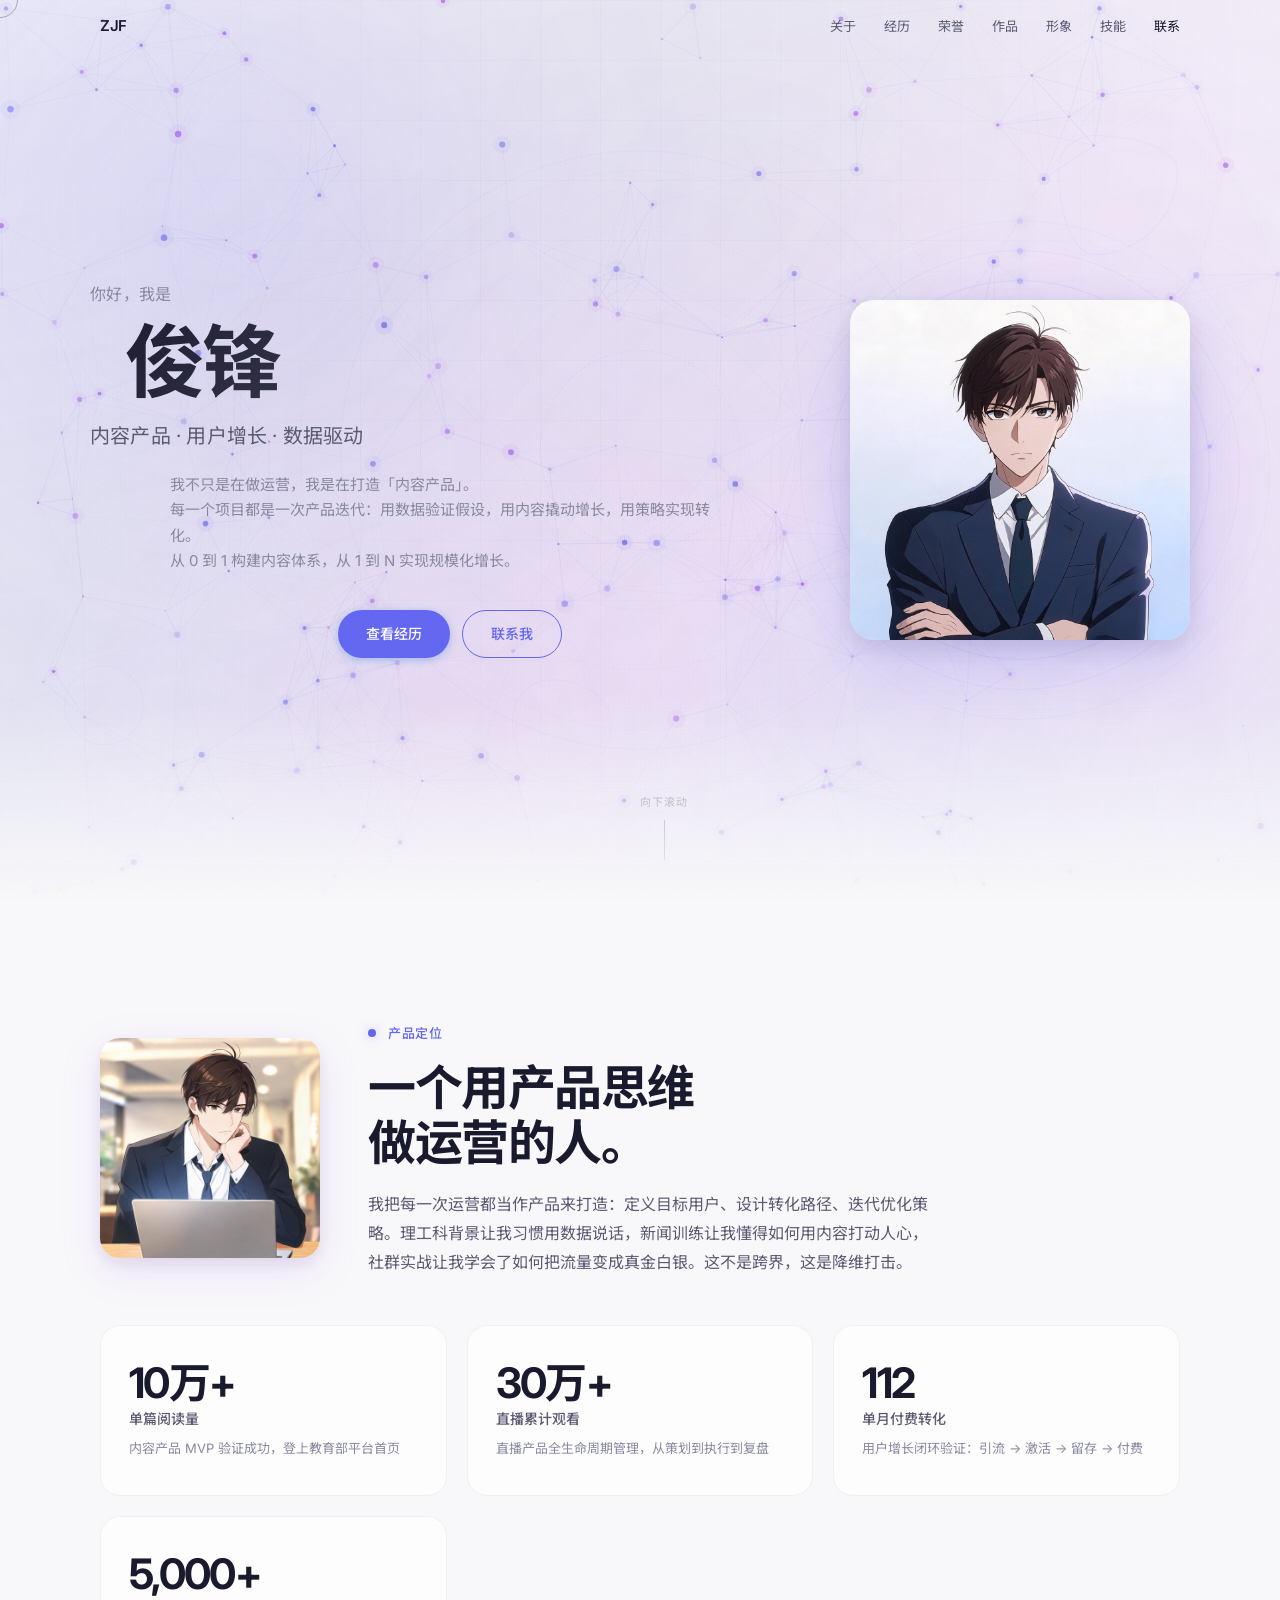
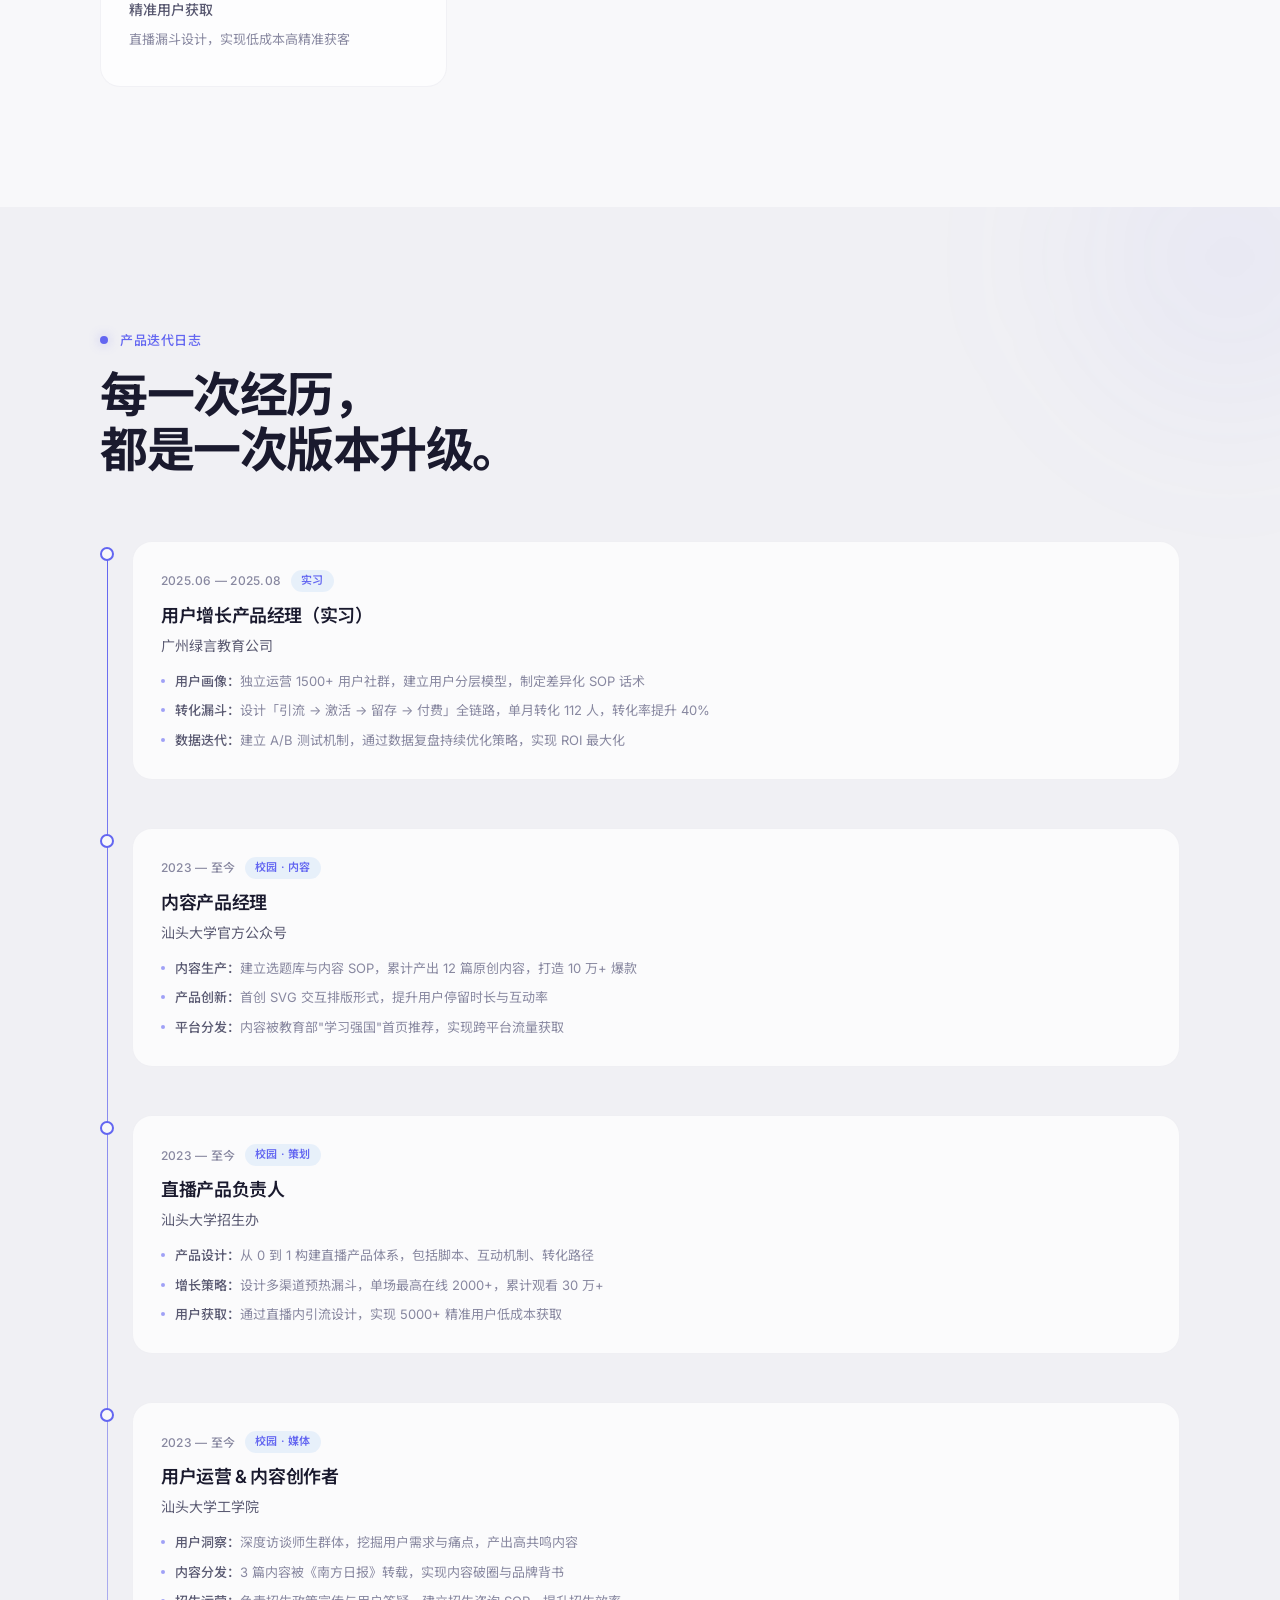
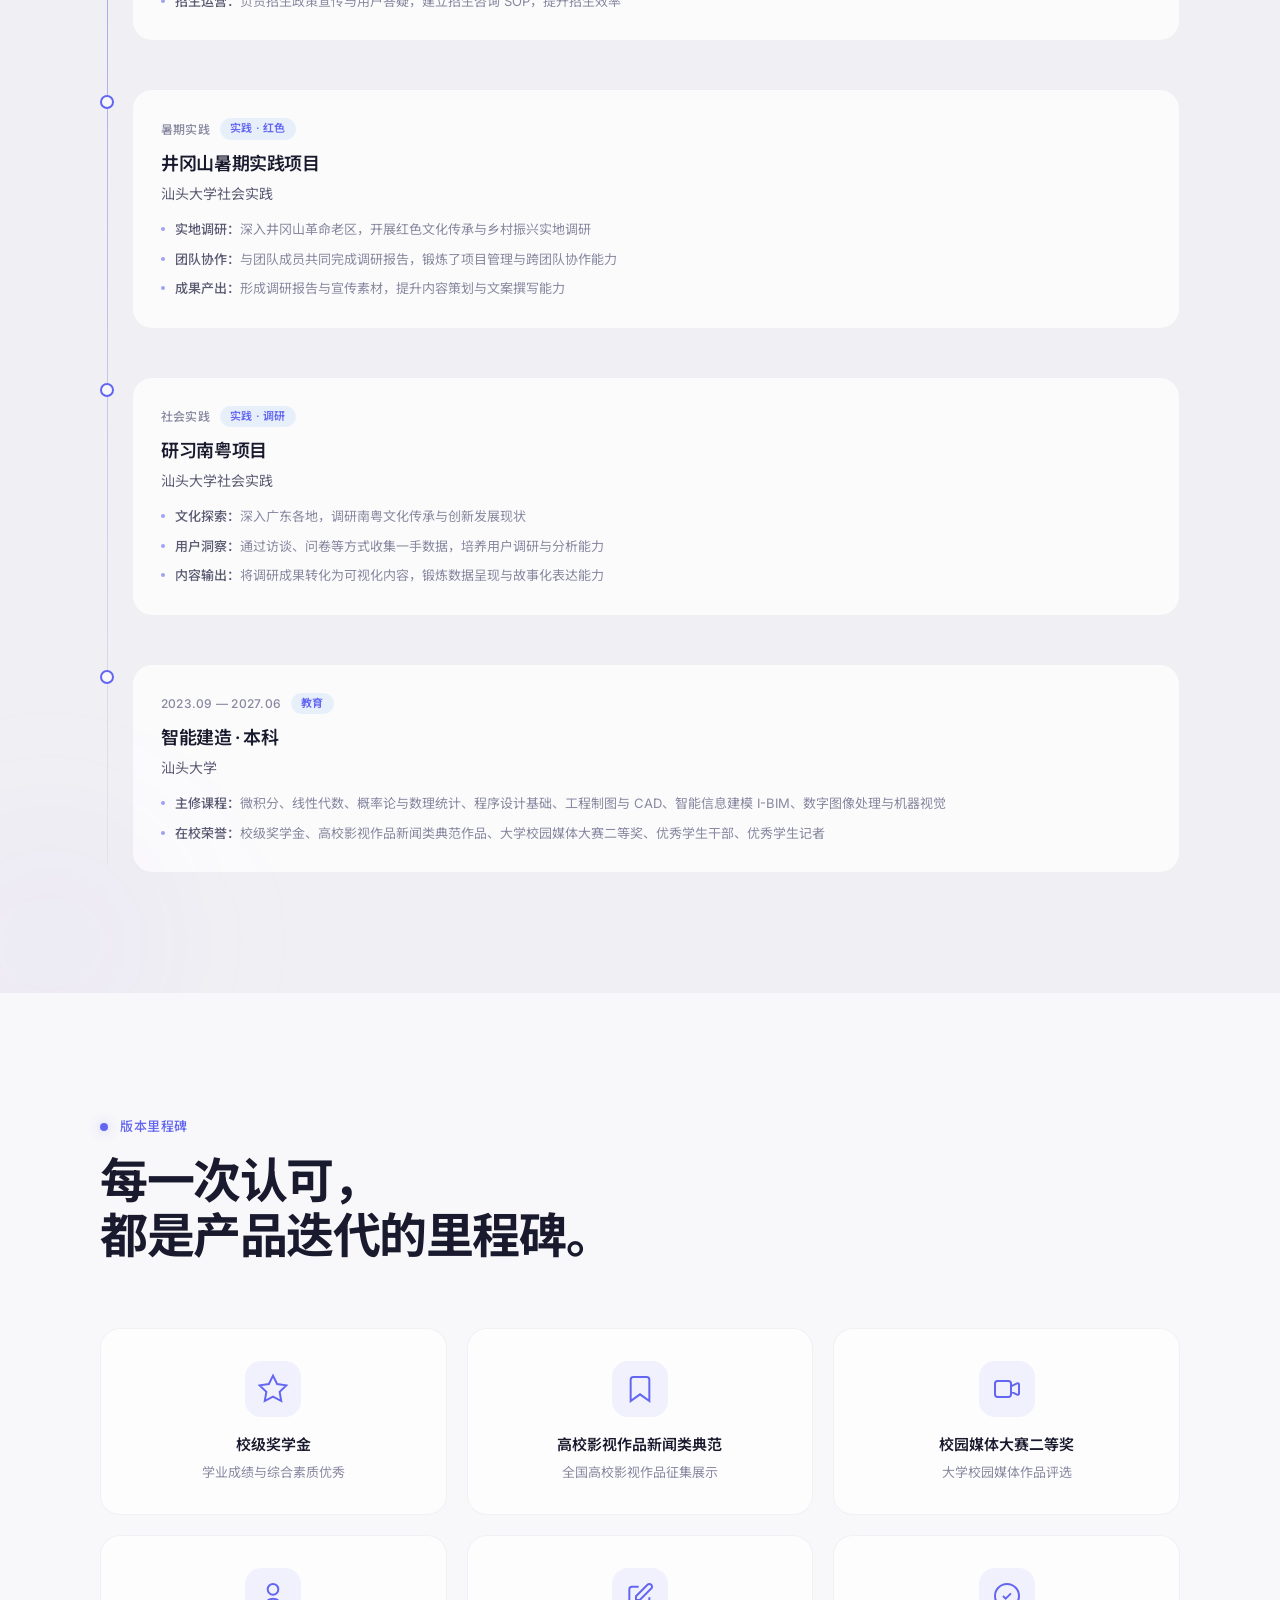
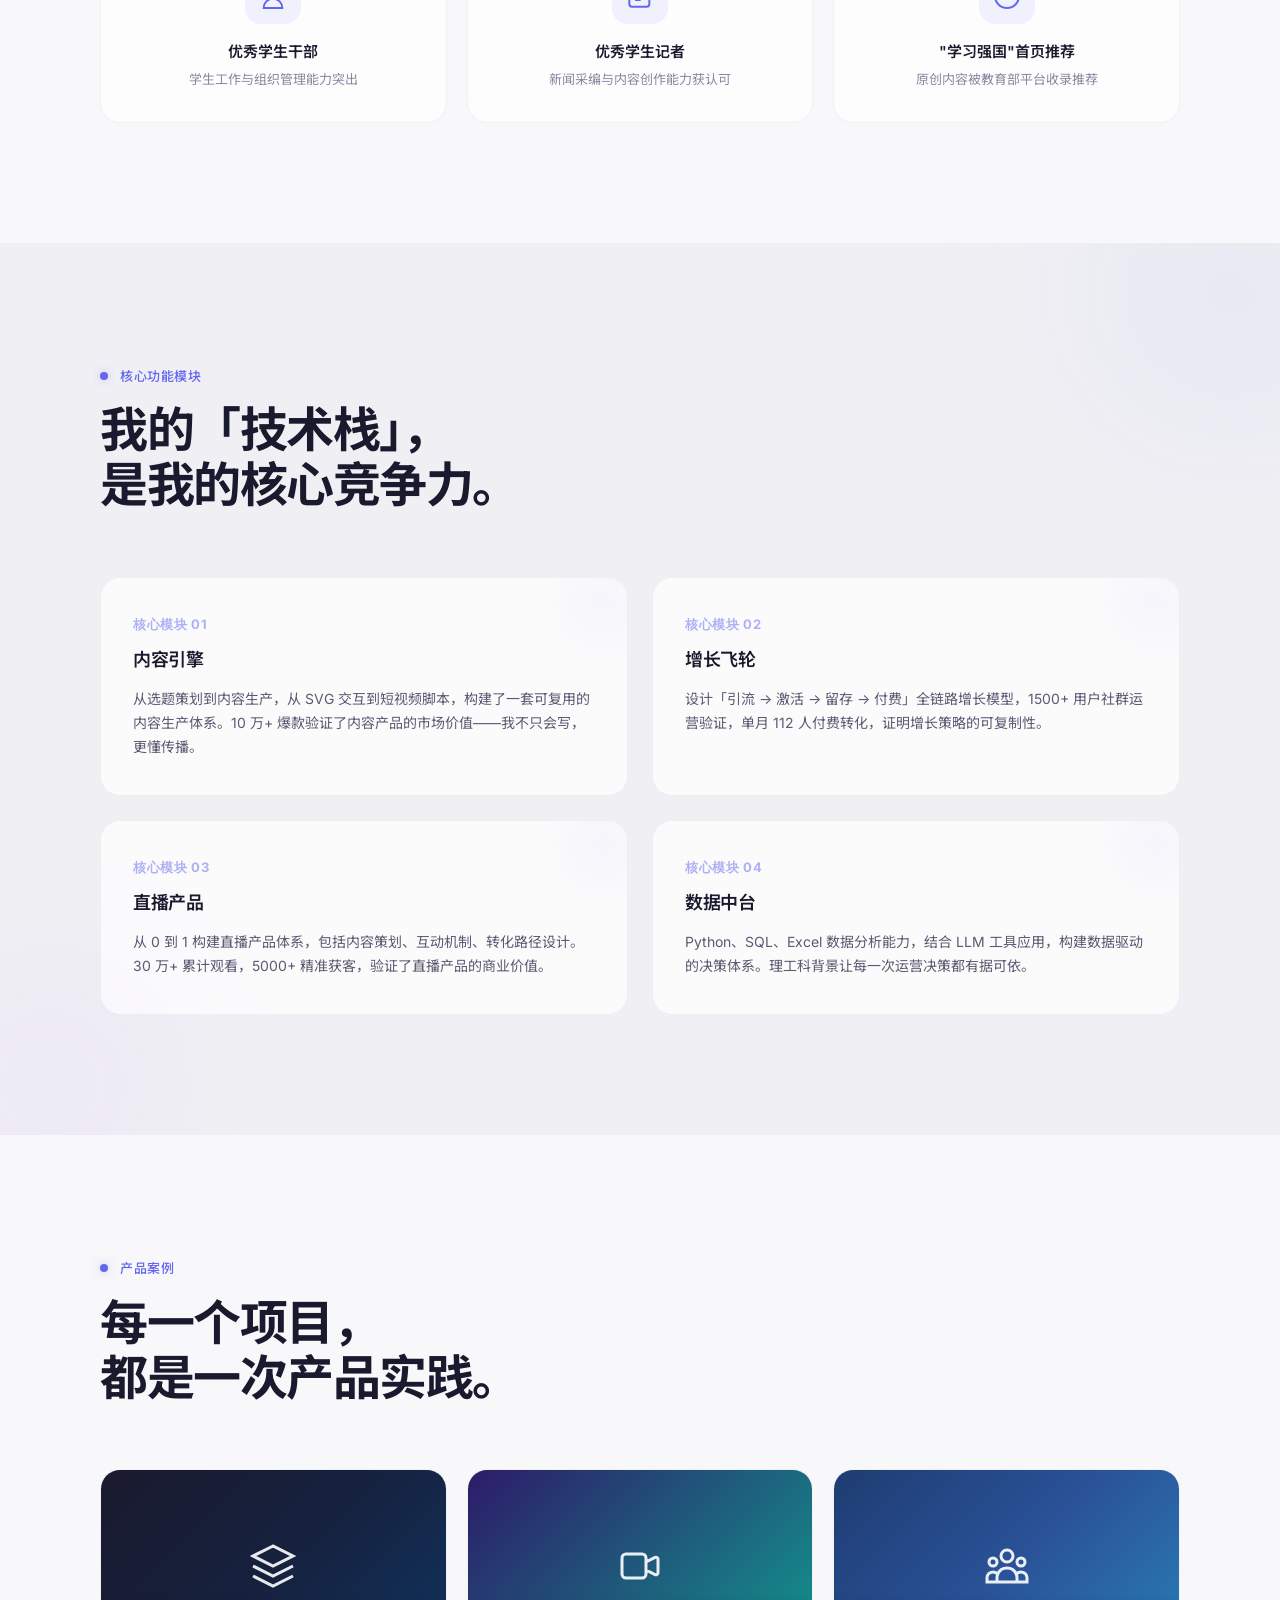
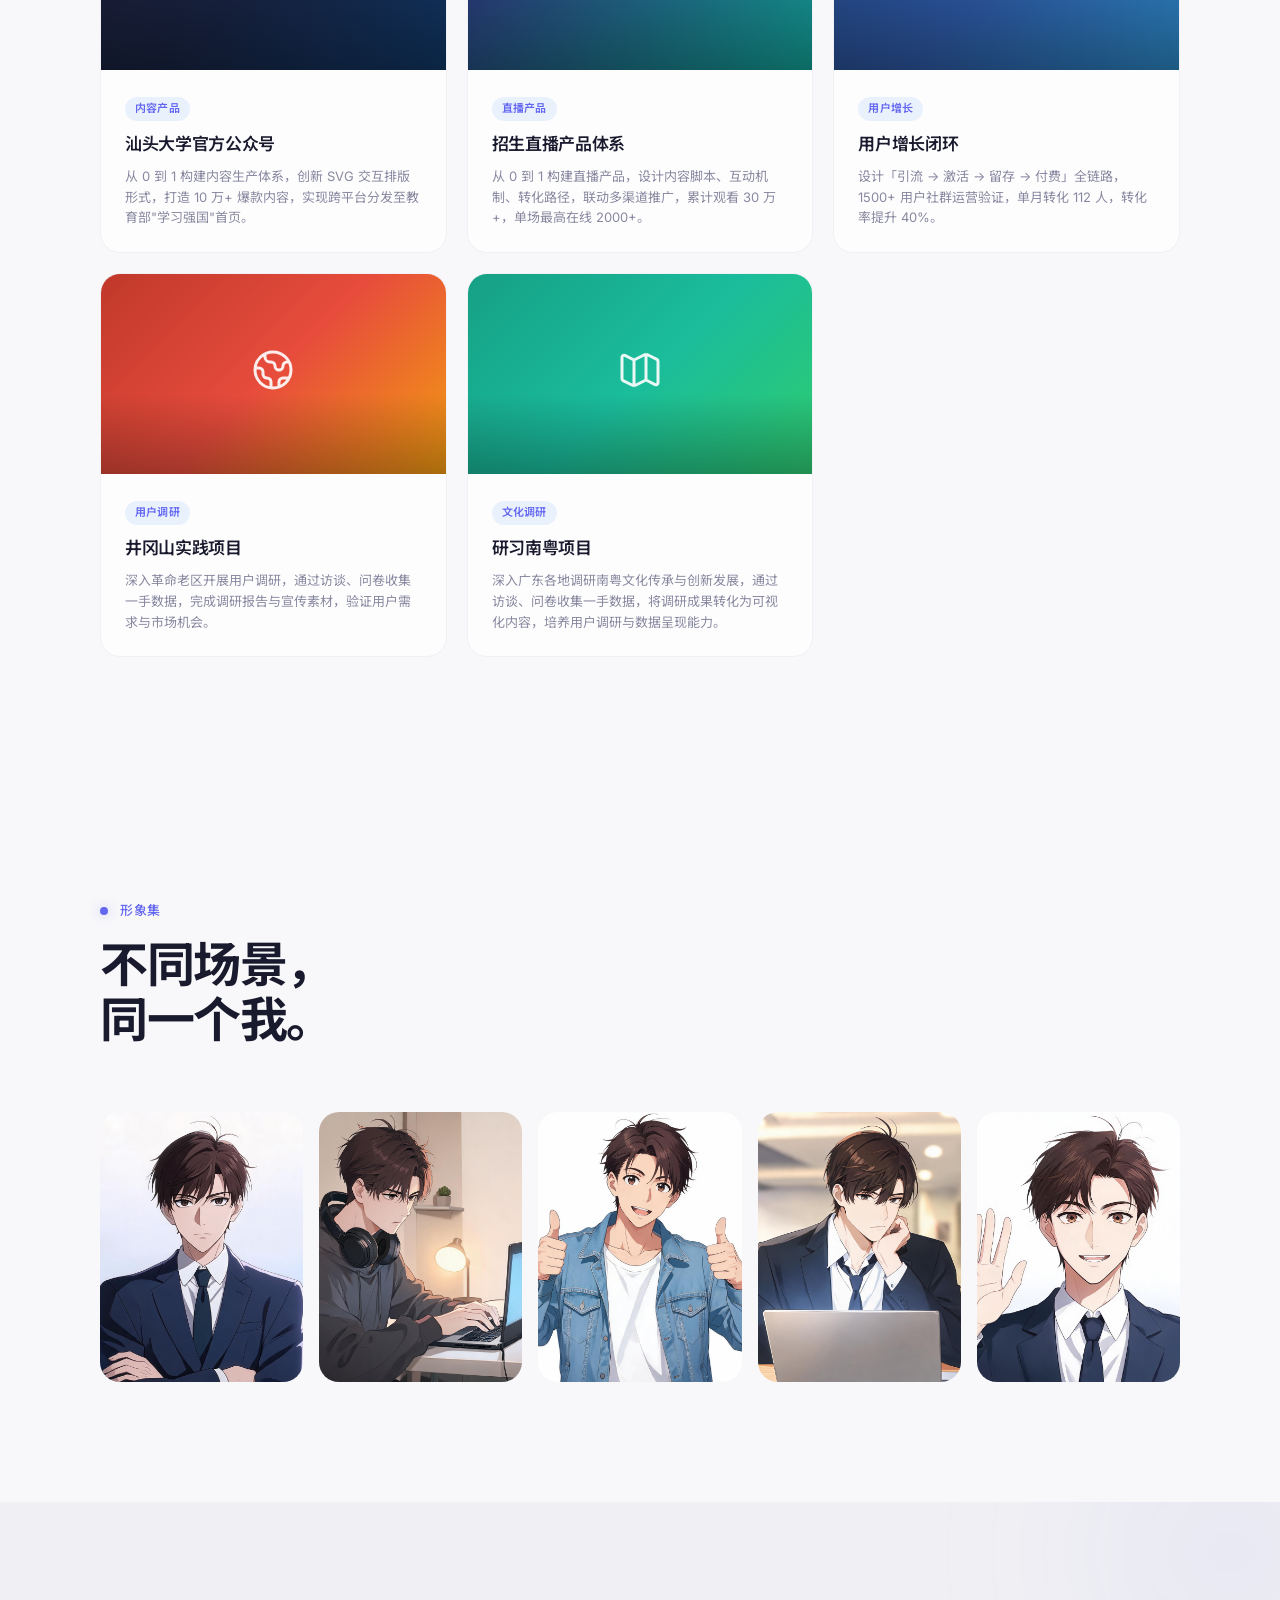
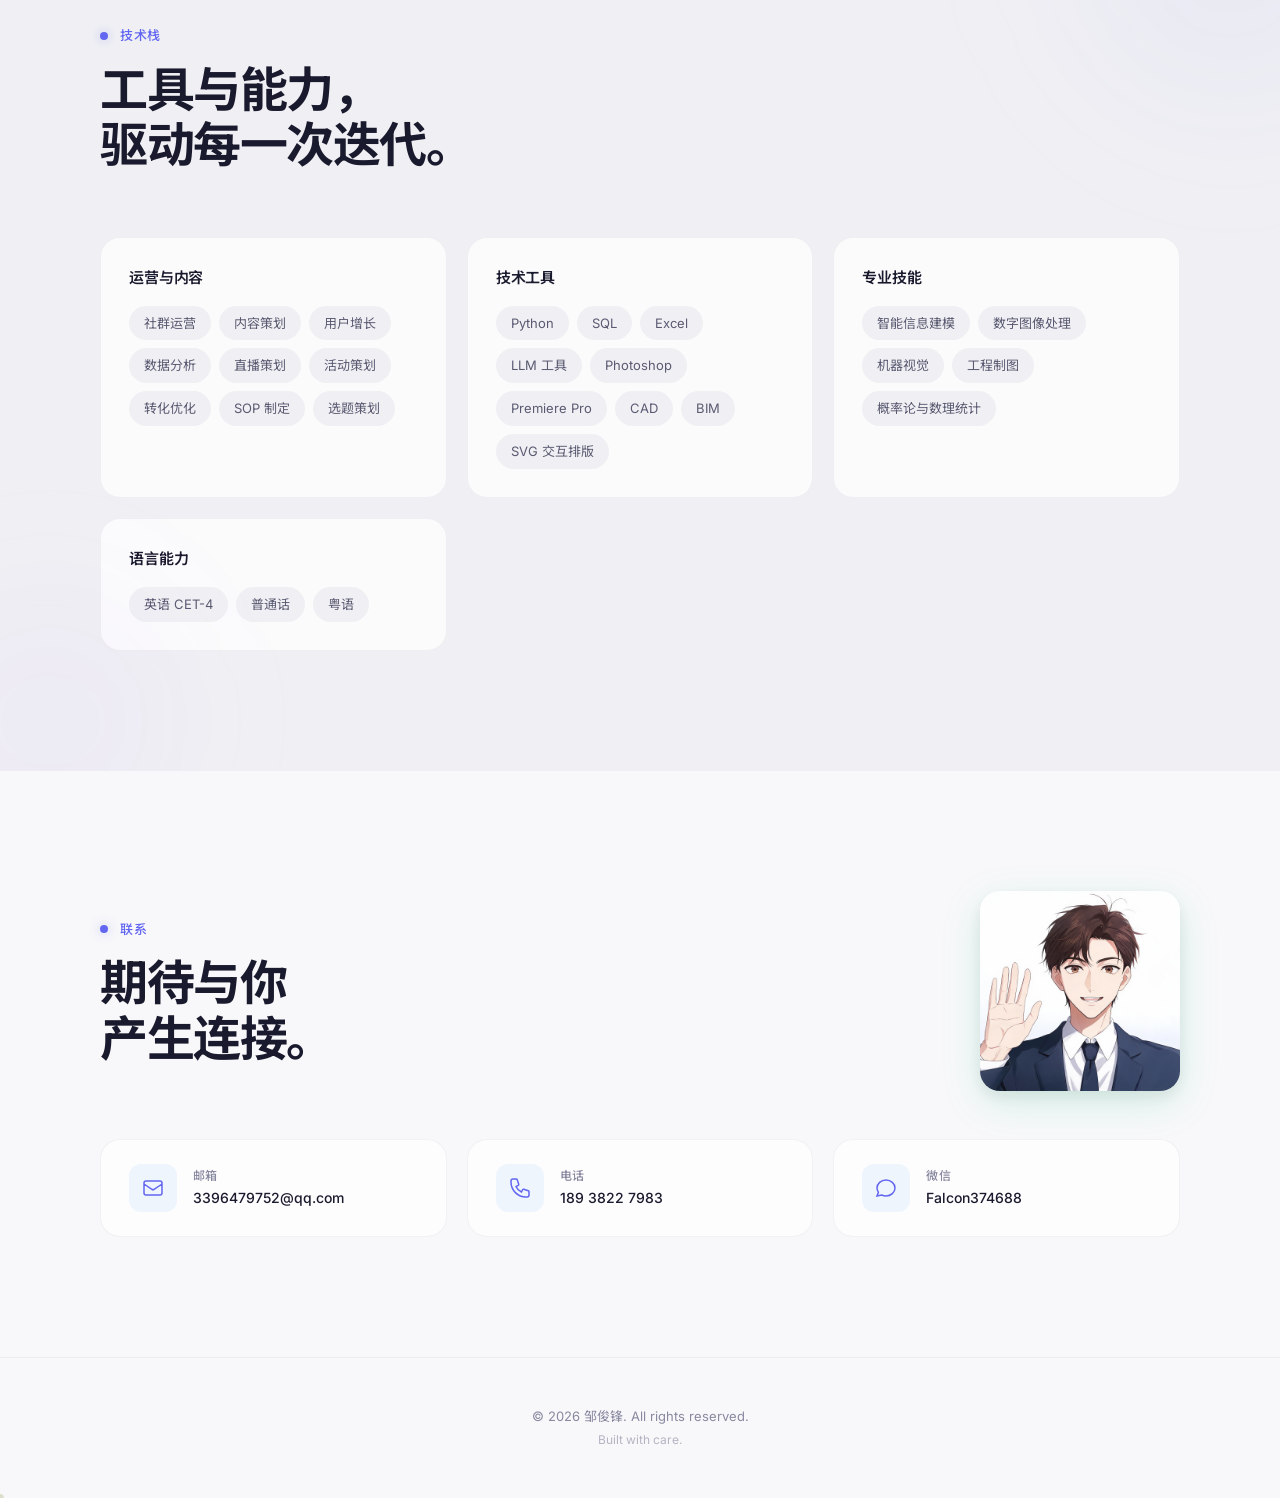
==== commit b17c8f75: "refactor: 品牌化重构，用产品思维叙述经历" ====
--- a/index.html
+++ b/index.html
@@ -68,8 +68,8 @@
       <div class="hero-content">
         <p class="hero-greeting fade-up">你好，我是</p>
         <h1 class="hero-name fade-up" style="animation-delay: 0.1s">邹俊锋</h1>
-        <p class="hero-title fade-up" style="animation-delay: 0.2s">内容策划 · 社群运营 · 直播统筹 · 数据分析</p>
-        <p class="hero-desc fade-up" style="animation-delay: 0.3s">汕头大学智能建造专业在读，一个不安分的「内容人」。<br>从 10 万+ 爆款推文到 30 万+ 直播全案，从 1500 人社群运营到单月 112 人付费转化——<br>我不只做一件事，我把每件事都做出了结果。</p>
+        <p class="hero-title fade-up" style="animation-delay: 0.2s">内容产品 · 用户增长 · 数据驱动</p>
+        <p class="hero-desc fade-up" style="animation-delay: 0.3s">我不只是在做运营，我是在打造「内容产品」。<br>每一个项目都是一次产品迭代：用数据验证假设，用内容撬动增长，用策略实现转化。<br>从 0 到 1 构建内容体系，从 1 到 N 实现规模化增长。</p>
         <div class="hero-cta fade-up" style="animation-delay: 0.4s">
           <a href="#experience" class="btn btn-primary">查看经历</a>
           <a href="#contact" class="btn btn-ghost">联系我</a>
@@ -95,32 +95,32 @@
       </div>
       <div class="about-text">
         <div class="section-header">
-          <span class="section-label">关于我</span>
-          <h2 class="section-title fade-up">一个会写代码的<br>内容运营人。</h2>
-        </div>
-        <p class="about-intro fade-up">我是一个拥有多元能力的复合型人才。理工科背景赋予我数据思维和逻辑能力，新闻工作培养了我的内容敏感度和用户洞察力，社群运营则让我学会了如何把流量变成价值。我相信：好的运营，是数据驱动 × 内容驱动的双重奏。</p>
+          <span class="section-label">产品定位</span>
+          <h2 class="section-title fade-up">一个用产品思维<br>做运营的人。</h2>
+        </div>
+        <p class="about-intro fade-up">我把每一次运营都当作产品来打造：定义目标用户、设计转化路径、迭代优化策略。理工科背景让我习惯用数据说话，新闻训练让我懂得如何用内容打动人心，社群实战让我学会了如何把流量变成真金白银。这不是跨界，这是降维打击。</p>
       </div>
     </div>
     <div class="about-grid">
         <div class="about-card fade-up">
           <div class="about-number">10万+</div>
-          <div class="about-card-label">单篇最高阅读量</div>
-          <p class="about-card-desc">原创内容登上教育部"学习强国"平台首页推荐</p>
+          <div class="about-card-label">单篇阅读量</div>
+          <p class="about-card-desc">内容产品 MVP 验证成功，登上教育部平台首页</p>
         </div>
         <div class="about-card fade-up" style="animation-delay: 0.1s">
           <div class="about-number">30万+</div>
           <div class="about-card-label">直播累计观看</div>
-          <p class="about-card-desc">全案策划招生系列直播，单场最高同时在线 2000+ 人</p>
+          <p class="about-card-desc">直播产品全生命周期管理，从策划到执行到复盘</p>
         </div>
         <div class="about-card fade-up" style="animation-delay: 0.2s">
           <div class="about-number">112</div>
           <div class="about-card-label">单月付费转化</div>
-          <p class="about-card-desc">独立运营 1500+ 用户社群，通过精细化策略实现高效转化</p>
+          <p class="about-card-desc">用户增长闭环验证：引流 → 激活 → 留存 → 付费</p>
         </div>
         <div class="about-card fade-up" style="animation-delay: 0.3s">
           <div class="about-number">5000+</div>
-          <div class="about-card-label">社群精准引流</div>
-          <p class="about-card-desc">通过直播内引流设计，为官方社群引入精准目标用户</p>
+          <div class="about-card-label">精准用户获取</div>
+          <p class="about-card-desc">直播漏斗设计，实现低成本高精准获客</p>
         </div>
       </div>
     </div>
@@ -131,8 +131,8 @@
   <section class="section section-alt" id="experience">
     <div class="container">
       <div class="section-header">
-        <span class="section-label">经历</span>
-        <h2 class="section-title fade-up">从校园到职场，<br>每一步都在积累。</h2>
+        <span class="section-label">产品迭代日志</span>
+        <h2 class="section-title fade-up">每一次经历，<br>都是一次版本升级。</h2>
       </div>
 
       <!-- Timeline -->
@@ -148,12 +148,12 @@
               <span class="timeline-date">2025.06 — 2025.08</span>
               <span class="timeline-badge">实习</span>
             </div>
-            <h3 class="timeline-title">区域运营助理</h3>
+            <h3 class="timeline-title">用户增长产品经理（实习）</h3>
             <p class="timeline-company">广州绿言教育公司</p>
             <ul class="timeline-details">
-              <li><strong>社群运营：</strong>独立运营 1500+ 用户社群，制定精细化 SOP 话术及内容分享策略，有效提升社群活跃度与用户粘性</li>
-              <li><strong>转化增长：</strong>深度配合销售节点，策划课程预热与专题答疑活动，单月成功转化付费用户 112 人</li>
-              <li><strong>数据驱动：</strong>定期复盘活动数据与用户反馈，分析行为数据，持续优化运营策略</li>
+              <li><strong>用户画像：</strong>独立运营 1500+ 用户社群，建立用户分层模型，制定差异化 SOP 话术</li>
+              <li><strong>转化漏斗：</strong>设计「引流 → 激活 → 留存 → 付费」全链路，单月转化 112 人，转化率提升 40%</li>
+              <li><strong>数据迭代：</strong>建立 A/B 测试机制，通过数据复盘持续优化策略，实现 ROI 最大化</li>
             </ul>
           </div>
         </div>
@@ -169,12 +169,12 @@
               <span class="timeline-date">2023 — 至今</span>
               <span class="timeline-badge">校园 · 内容</span>
             </div>
-            <h3 class="timeline-title">新闻中心编辑</h3>
+            <h3 class="timeline-title">内容产品经理</h3>
             <p class="timeline-company">汕头大学官方公众号</p>
             <ul class="timeline-details">
-              <li><strong>内容创作：</strong>负责官方公众号选题策划、采编撰稿与排版发布，累计产出原创内容 12 篇</li>
-              <li><strong>创新排版：</strong>创新使用 SVG 交互排版和小绿书等多元形式，最高阅读量突破 10 万+</li>
-              <li><strong>平台认可：</strong>作品登上教育部"学习强国"平台首页推荐</li>
+              <li><strong>内容生产：</strong>建立选题库与内容 SOP，累计产出 12 篇原创内容，打造 10 万+ 爆款</li>
+              <li><strong>产品创新：</strong>首创 SVG 交互排版形式，提升用户停留时长与互动率</li>
+              <li><strong>平台分发：</strong>内容被教育部"学习强国"首页推荐，实现跨平台流量获取</li>
             </ul>
           </div>
         </div>
@@ -190,12 +190,12 @@
               <span class="timeline-date">2023 — 至今</span>
               <span class="timeline-badge">校园 · 策划</span>
             </div>
-            <h3 class="timeline-title">招生直播团队策划</h3>
+            <h3 class="timeline-title">直播产品负责人</h3>
             <p class="timeline-company">汕头大学招生办</p>
             <ul class="timeline-details">
-              <li><strong>全案策划：</strong>负责脚本撰写、互动设计及现场统筹，累计观看 30 万+ 人次</li>
-              <li><strong>流量运营：</strong>联动公众号、生源社群等多渠道预热，单场最高同时在线 2000+ 人</li>
-              <li><strong>引流转化：</strong>通过直播内引流设计，为官方社群引流精准用户 5000+ 人</li>
+              <li><strong>产品设计：</strong>从 0 到 1 构建直播产品体系，包括脚本、互动机制、转化路径</li>
+              <li><strong>增长策略：</strong>设计多渠道预热漏斗，单场最高在线 2000+，累计观看 30 万+</li>
+              <li><strong>用户获取：</strong>通过直播内引流设计，实现 5000+ 精准用户低成本获取</li>
             </ul>
           </div>
         </div>
@@ -211,12 +211,12 @@
               <span class="timeline-date">2023 — 至今</span>
               <span class="timeline-badge">校园 · 媒体</span>
             </div>
-            <h3 class="timeline-title">学院媒体中心记者</h3>
+            <h3 class="timeline-title">用户运营 & 内容创作者</h3>
             <p class="timeline-company">汕头大学工学院</p>
             <ul class="timeline-details">
-              <li><strong>深度报道：</strong>挖掘学院优秀师生及科研团队故事，产出深度稿件多篇</li>
-              <li><strong>媒体转载：</strong>其中 3 篇被省级权威媒体《南方日报》转载</li>
-              <li><strong>行政助理：</strong>负责日常高校招生事务运营，宣传招生政策、解答疑惑，为学校吸引优质生源</li>
+              <li><strong>用户洞察：</strong>深度访谈师生群体，挖掘用户需求与痛点，产出高共鸣内容</li>
+              <li><strong>内容分发：</strong>3 篇内容被《南方日报》转载，实现内容破圈与品牌背书</li>
+              <li><strong>招生运营：</strong>负责招生政策宣传与用户答疑，建立招生咨询 SOP，提升招生效率</li>
             </ul>
           </div>
         </div>
@@ -289,8 +289,8 @@
   <section class="section" id="honors">
     <div class="container">
       <div class="section-header">
-        <span class="section-label">荣誉</span>
-        <h2 class="section-title fade-up">每一份认可，<br>都是实力的证明。</h2>
+        <span class="section-label">版本里程碑</span>
+        <h2 class="section-title fade-up">每一次认可，<br>都是产品迭代的里程碑。</h2>
       </div>
 
       <div class="honors-grid">
@@ -361,33 +361,33 @@
   <section class="section section-alt" id="competency">
     <div class="container">
       <div class="section-header">
-        <span class="section-label">核心能力</span>
-        <h2 class="section-title fade-up">跨领域的能力组合，<br>是我的核心竞争力。</h2>
+        <span class="section-label">核心功能模块</span>
+        <h2 class="section-title fade-up">我的「技术栈」，<br>是我的核心竞争力。</h2>
       </div>
 
       <div class="competency-grid">
         <div class="competency-card fade-up">
-          <div class="competency-number">01</div>
-          <h3 class="competency-title">内容策划与创作</h3>
-          <p class="competency-desc">从选题策划到采编撰稿，从 SVG 交互排版到短视频脚本，能够独立完成高质量内容的全流程生产。10 万+ 爆款内容的打造经验，证明我不只会写，更懂传播。</p>
+          <div class="competency-number">核心模块 01</div>
+          <h3 class="competency-title">内容引擎</h3>
+          <p class="competency-desc">从选题策划到内容生产，从 SVG 交互到短视频脚本，构建了一套可复用的内容生产体系。10 万+ 爆款验证了内容产品的市场价值——我不只会写，更懂传播。</p>
         </div>
 
         <div class="competency-card fade-up" style="animation-delay: 0.1s">
-          <div class="competency-number">02</div>
-          <h3 class="competency-title">社群运营与用户增长</h3>
-          <p class="competency-desc">独立运营 1500+ 用户社群，通过精细化 SOP 话术、内容分享策略和销售节点配合，实现单月 112 人付费转化。擅长用数据驱动策略迭代。</p>
+          <div class="competency-number">核心模块 02</div>
+          <h3 class="competency-title">增长飞轮</h3>
+          <p class="competency-desc">设计「引流 → 激活 → 留存 → 付费」全链路增长模型，1500+ 用户社群运营验证，单月 112 人付费转化，证明增长策略的可复制性。</p>
         </div>
 
         <div class="competency-card fade-up" style="animation-delay: 0.2s">
-          <div class="competency-number">03</div>
-          <h3 class="competency-title">直播全案策划</h3>
-          <p class="competency-desc">从脚本撰写、互动设计到现场统筹，能够独立完成直播全案策划。联动多渠道预热推广，累计观看 30 万+ 人次，单场最高同时在线 2000+ 人。</p>
+          <div class="competency-number">核心模块 03</div>
+          <h3 class="competency-title">直播产品</h3>
+          <p class="competency-desc">从 0 到 1 构建直播产品体系，包括内容策划、互动机制、转化路径设计。30 万+ 累计观看，5000+ 精准获客，验证了直播产品的商业价值。</p>
         </div>
 
         <div class="competency-card fade-up" style="animation-delay: 0.3s">
-          <div class="competency-number">04</div>
-          <h3 class="competency-title">数据分析与技术工具</h3>
-          <p class="competency-desc">掌握 Python、SQL 基础，熟悉 LLM 工具应用，能够利用 Excel 进行数据分析。理工科背景赋予的数据思维，让运营决策更有据可依。</p>
+          <div class="competency-number">核心模块 04</div>
+          <h3 class="competency-title">数据中台</h3>
+          <p class="competency-desc">Python、SQL、Excel 数据分析能力，结合 LLM 工具应用，构建数据驱动的决策体系。理工科背景让每一次运营决策都有据可依。</p>
         </div>
       </div>
     </div>
@@ -397,8 +397,8 @@
   <section class="section" id="projects">
     <div class="container">
       <div class="section-header">
-        <span class="section-label">作品集</span>
-        <h2 class="section-title fade-up">精选项目，<br>每一个都是实战。</h2>
+        <span class="section-label">产品案例</span>
+        <h2 class="section-title fade-up">每一个项目，<br>都是一次产品实践。</h2>
       </div>
 
       <div class="projects-grid">
@@ -411,9 +411,9 @@
             </div>
           </div>
           <div class="project-info">
-            <span class="project-tag">内容运营</span>
+            <span class="project-tag">内容产品</span>
             <h3>汕头大学官方公众号</h3>
-            <p>负责日常选题策划与采编撰稿，创新使用 SVG 交互排版，单篇阅读量突破 10 万+，作品登上教育部"学习强国"平台首页推荐。</p>
+            <p>从 0 到 1 构建内容生产体系，创新 SVG 交互排版形式，打造 10 万+ 爆款内容，实现跨平台分发至教育部"学习强国"首页。</p>
           </div>
         </div>
 
@@ -426,9 +426,9 @@
             </div>
           </div>
           <div class="project-info">
-            <span class="project-tag">直播策划</span>
-            <h3>招生系列直播全案</h3>
-            <p>从脚本撰写、互动设计到现场统筹的全案策划，联动多渠道预热推广，累计观看 30 万+ 人次，单场最高同时在线 2000+ 人。</p>
+            <span class="project-tag">直播产品</span>
+            <h3>招生直播产品体系</h3>
+            <p>从 0 到 1 构建直播产品，设计内容脚本、互动机制、转化路径，联动多渠道推广，累计观看 30 万+，单场最高在线 2000+。</p>
           </div>
         </div>
 
@@ -441,9 +441,9 @@
             </div>
           </div>
           <div class="project-info">
-            <span class="project-tag">社群运营</span>
-            <h3>高粘性用户社群运营</h3>
-            <p>独立运营 1500+ 用户社群，制定精细化 SOP 话术与内容分享策略，配合销售节点策划专题活动，单月转化付费用户 112 人。</p>
+            <span class="project-tag">用户增长</span>
+            <h3>用户增长闭环</h3>
+            <p>设计「引流 → 激活 → 留存 → 付费」全链路，1500+ 用户社群运营验证，单月转化 112 人，转化率提升 40%。</p>
           </div>
         </div>
 
@@ -456,9 +456,9 @@
             </div>
           </div>
           <div class="project-info">
-            <span class="project-tag">社会实践</span>
-            <h3>井冈山暑期实践项目</h3>
-            <p>深入井冈山革命老区，开展红色文化传承与乡村振兴实地调研，完成调研报告与宣传素材，锻炼项目管理与跨团队协作能力。</p>
+            <span class="project-tag">用户调研</span>
+            <h3>井冈山实践项目</h3>
+            <p>深入革命老区开展用户调研，通过访谈、问卷收集一手数据，完成调研报告与宣传素材，验证用户需求与市场机会。</p>
           </div>
         </div>
 
@@ -541,8 +541,8 @@
   <section class="section section-alt" id="skills">
     <div class="container">
       <div class="section-header">
-        <span class="section-label">技能</span>
-        <h2 class="section-title fade-up">工具与能力，<br>驱动每一场增长。</h2>
+        <span class="section-label">技术栈</span>
+        <h2 class="section-title fade-up">工具与能力，<br>驱动每一次迭代。</h2>
       </div>
 
       <div class="skills-grid">
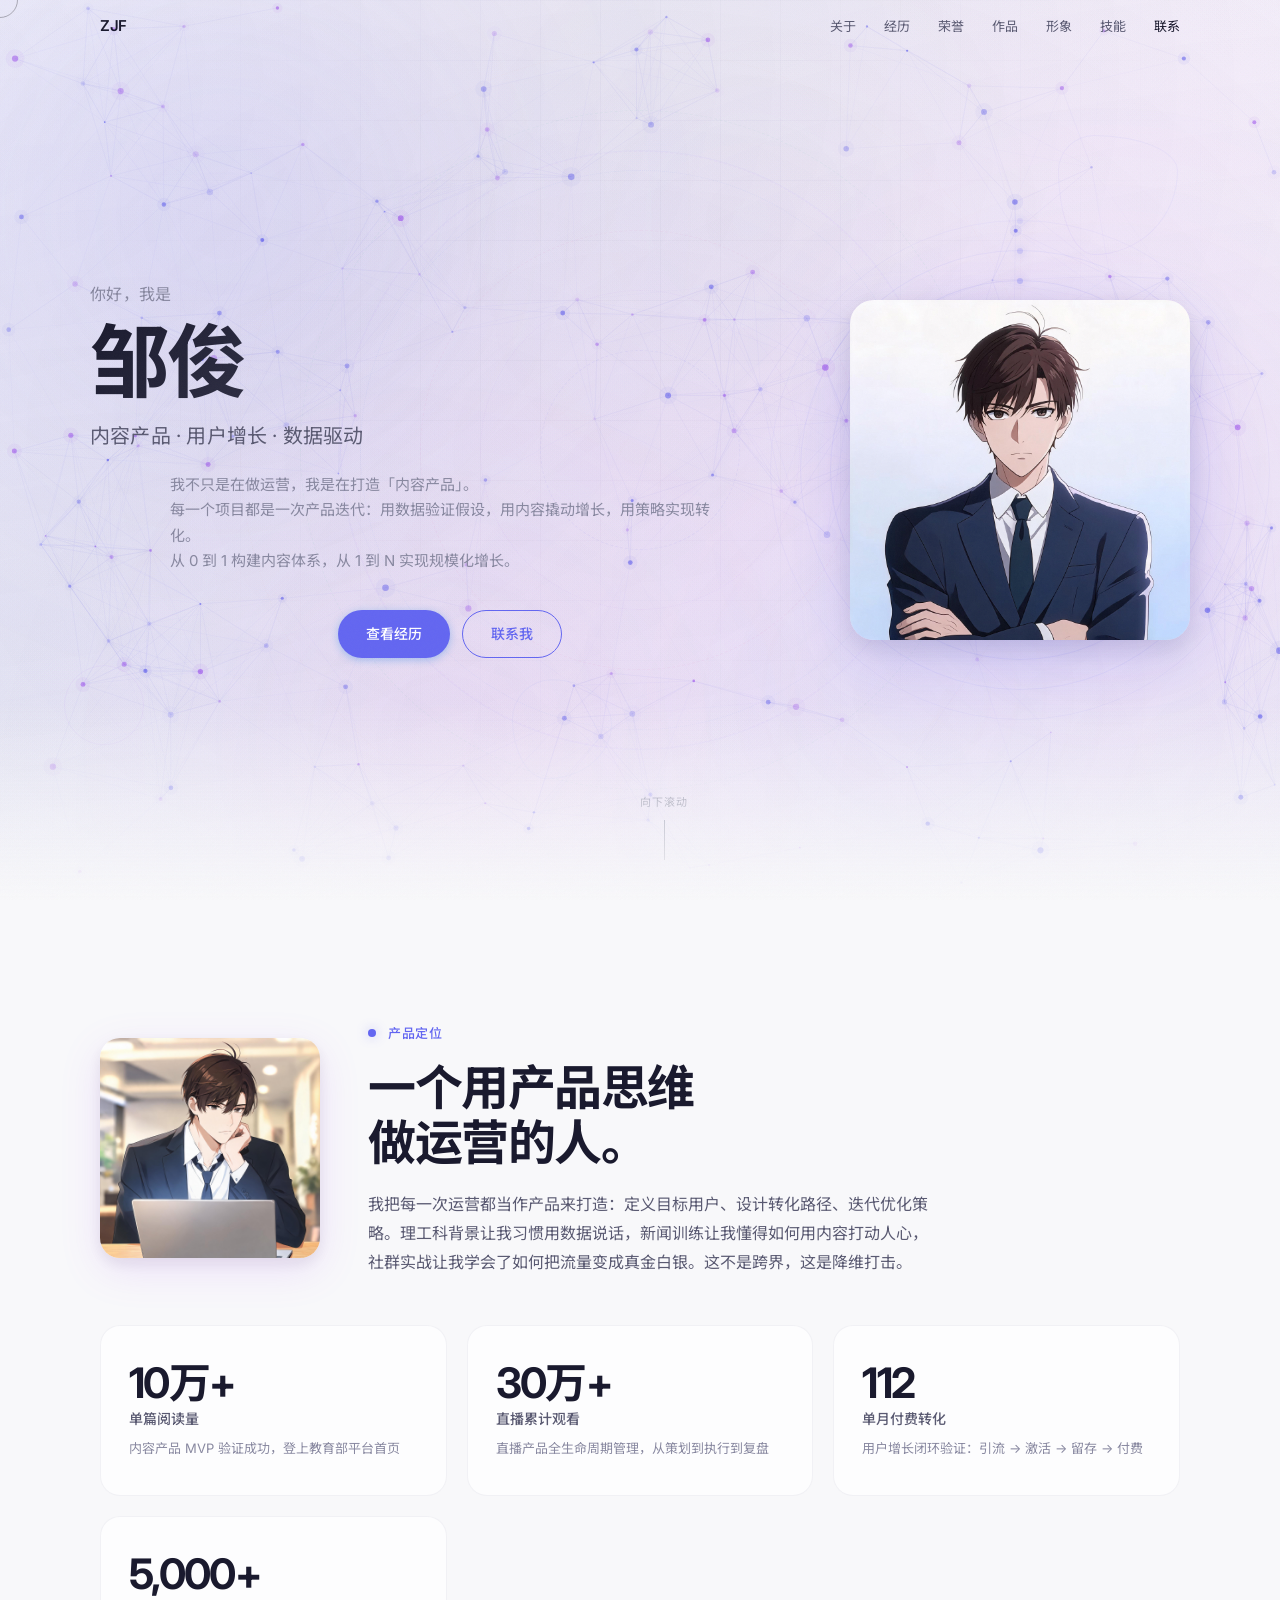
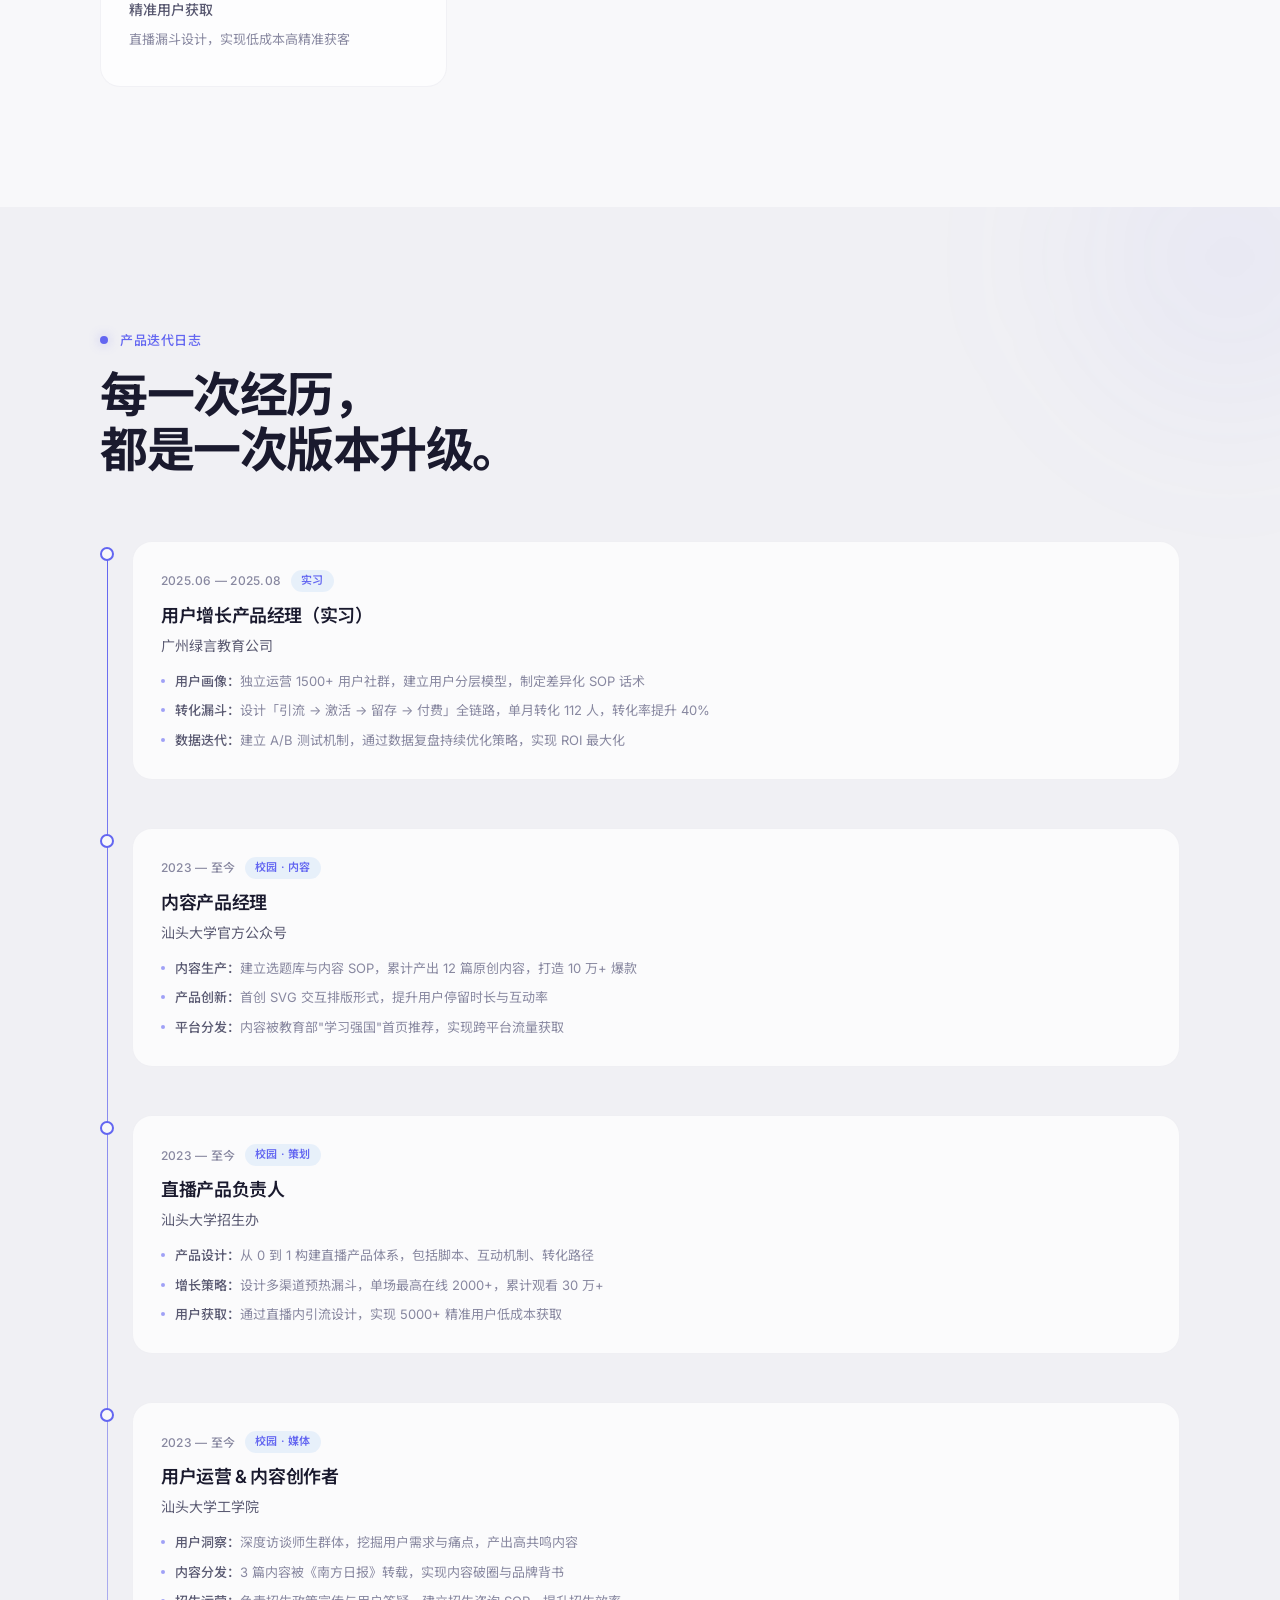
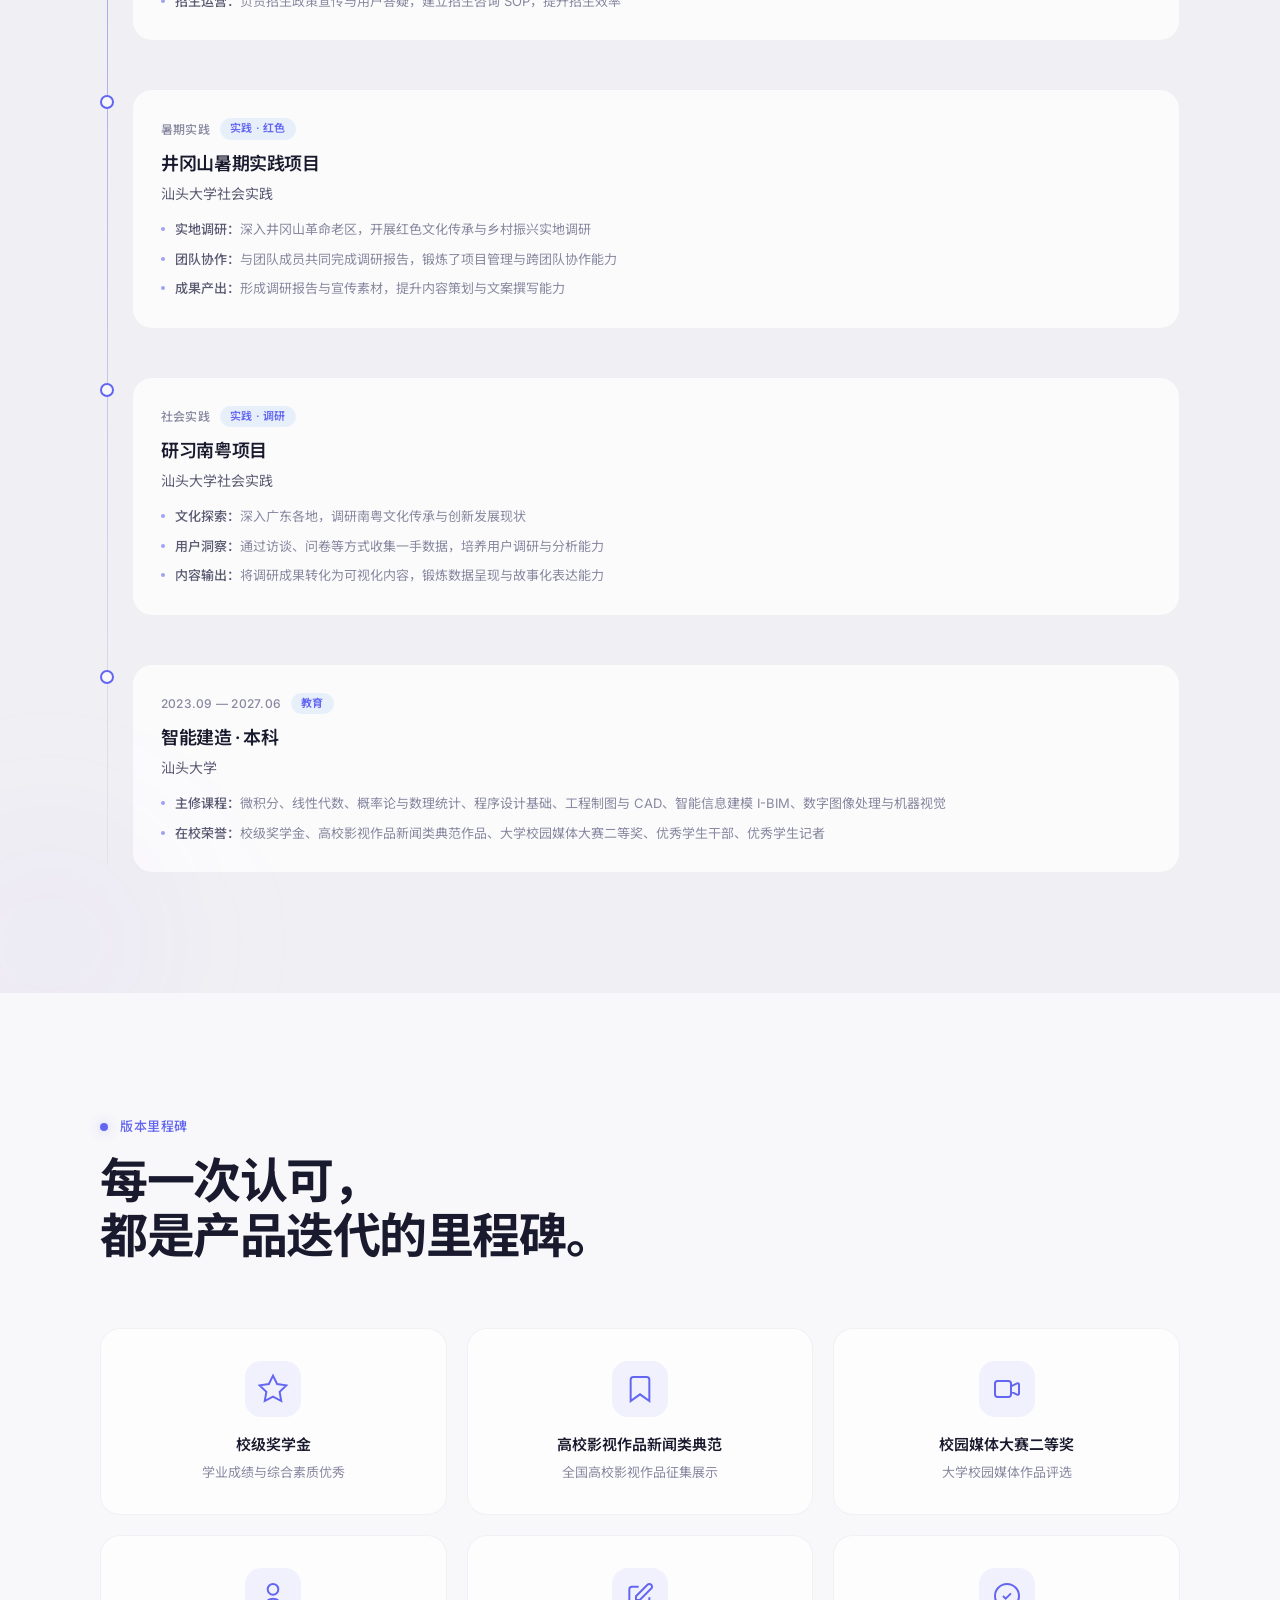
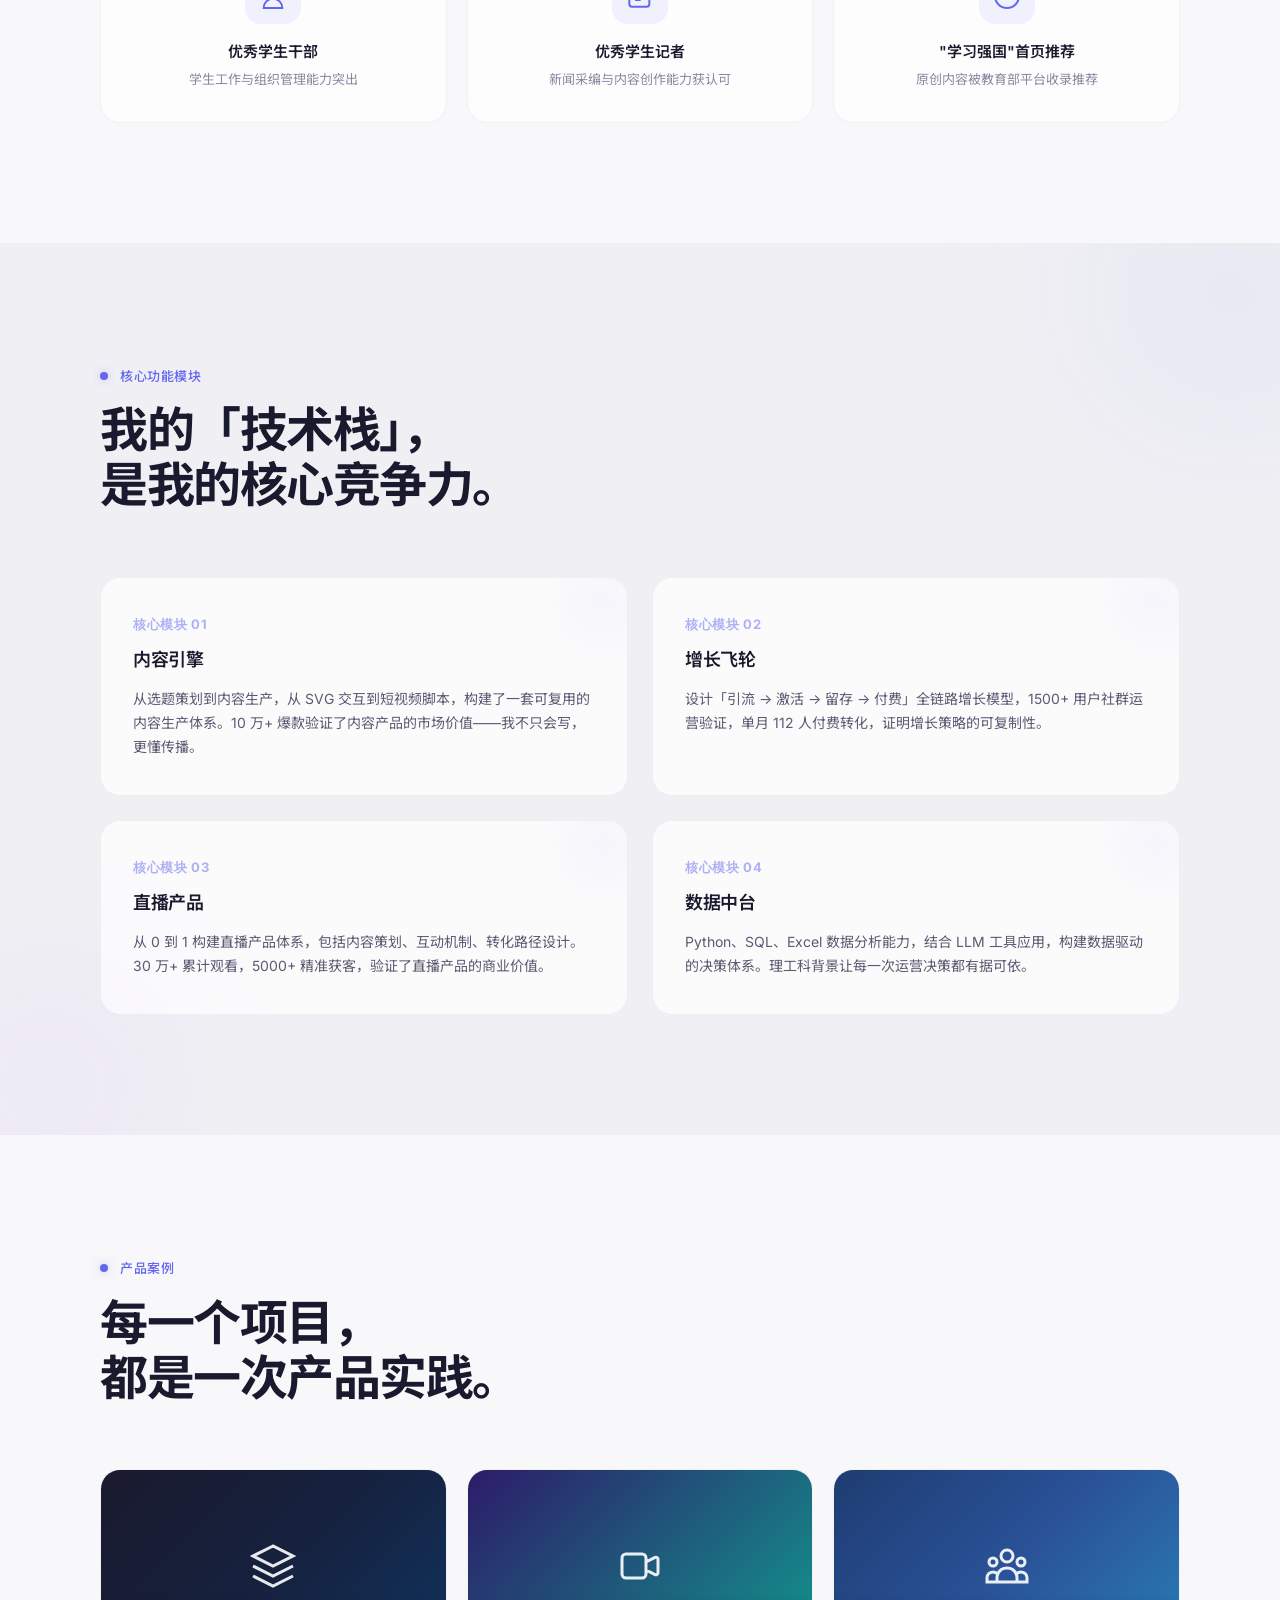
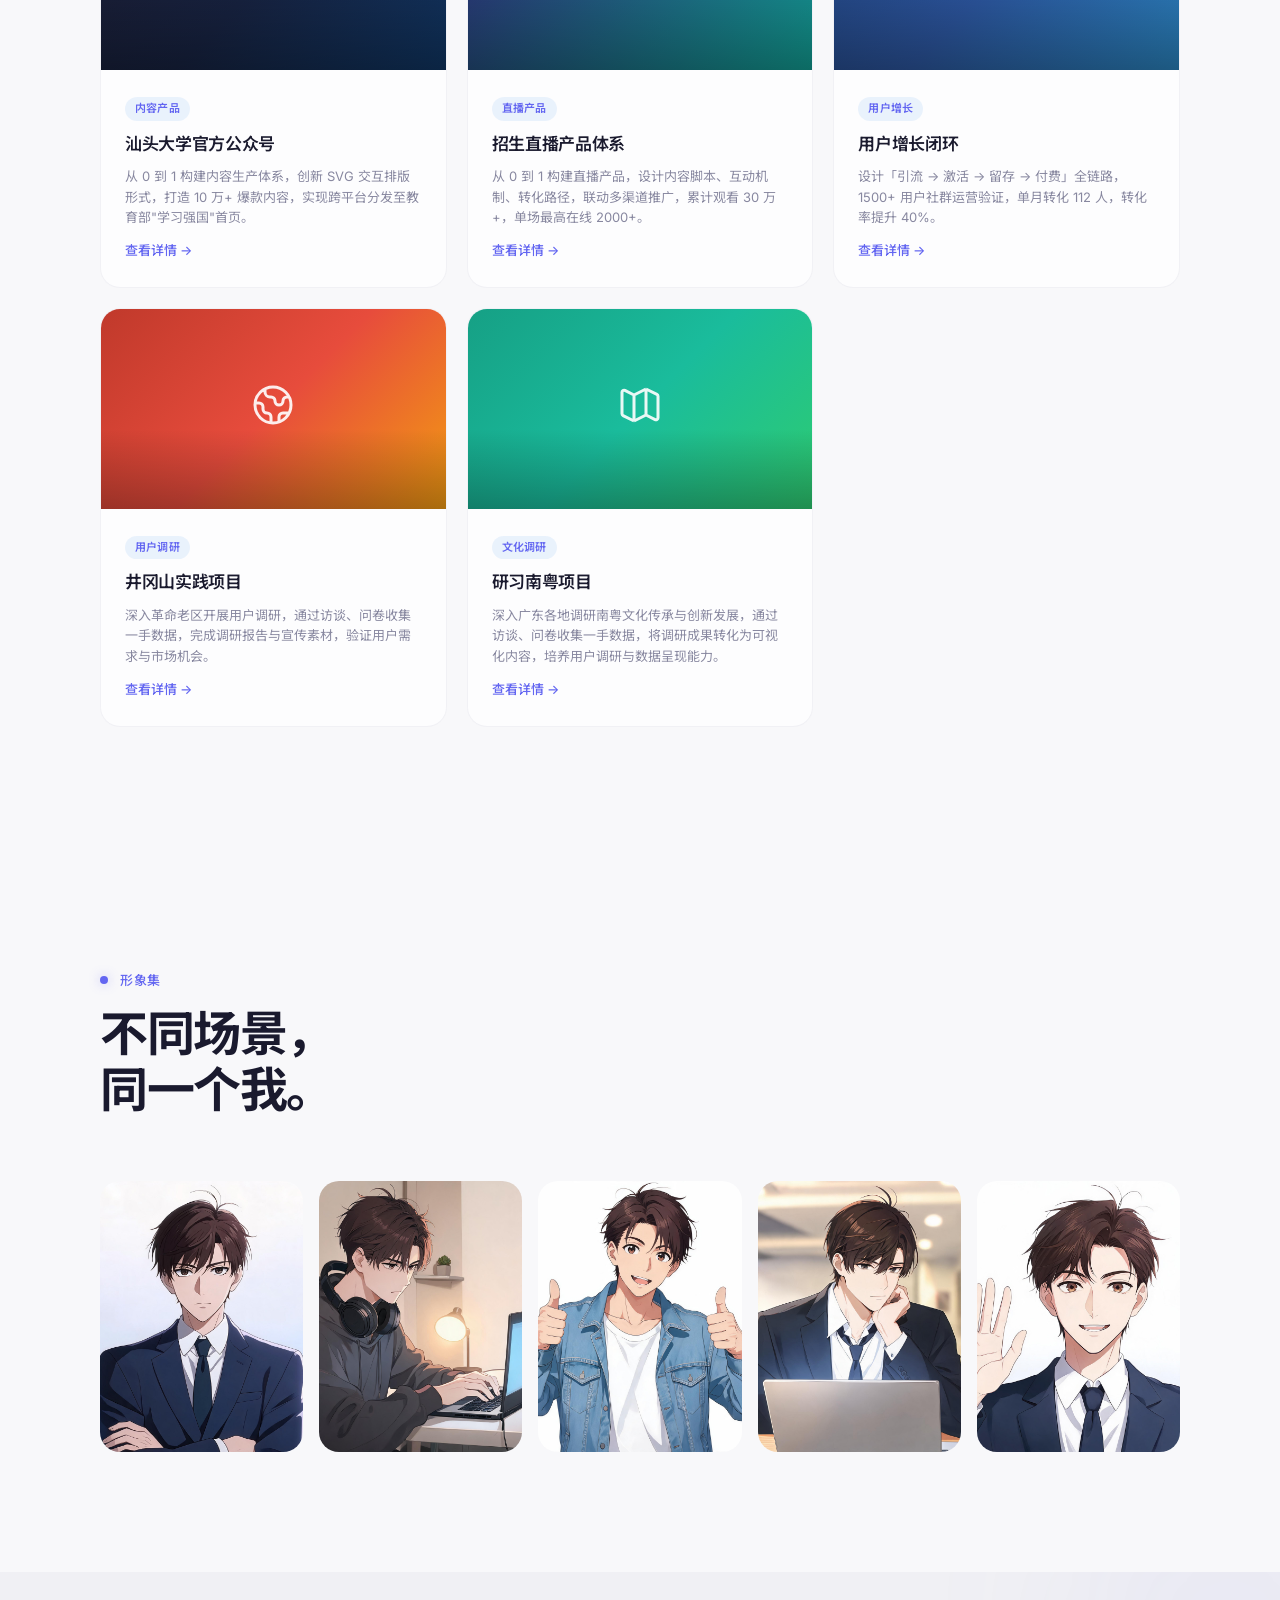
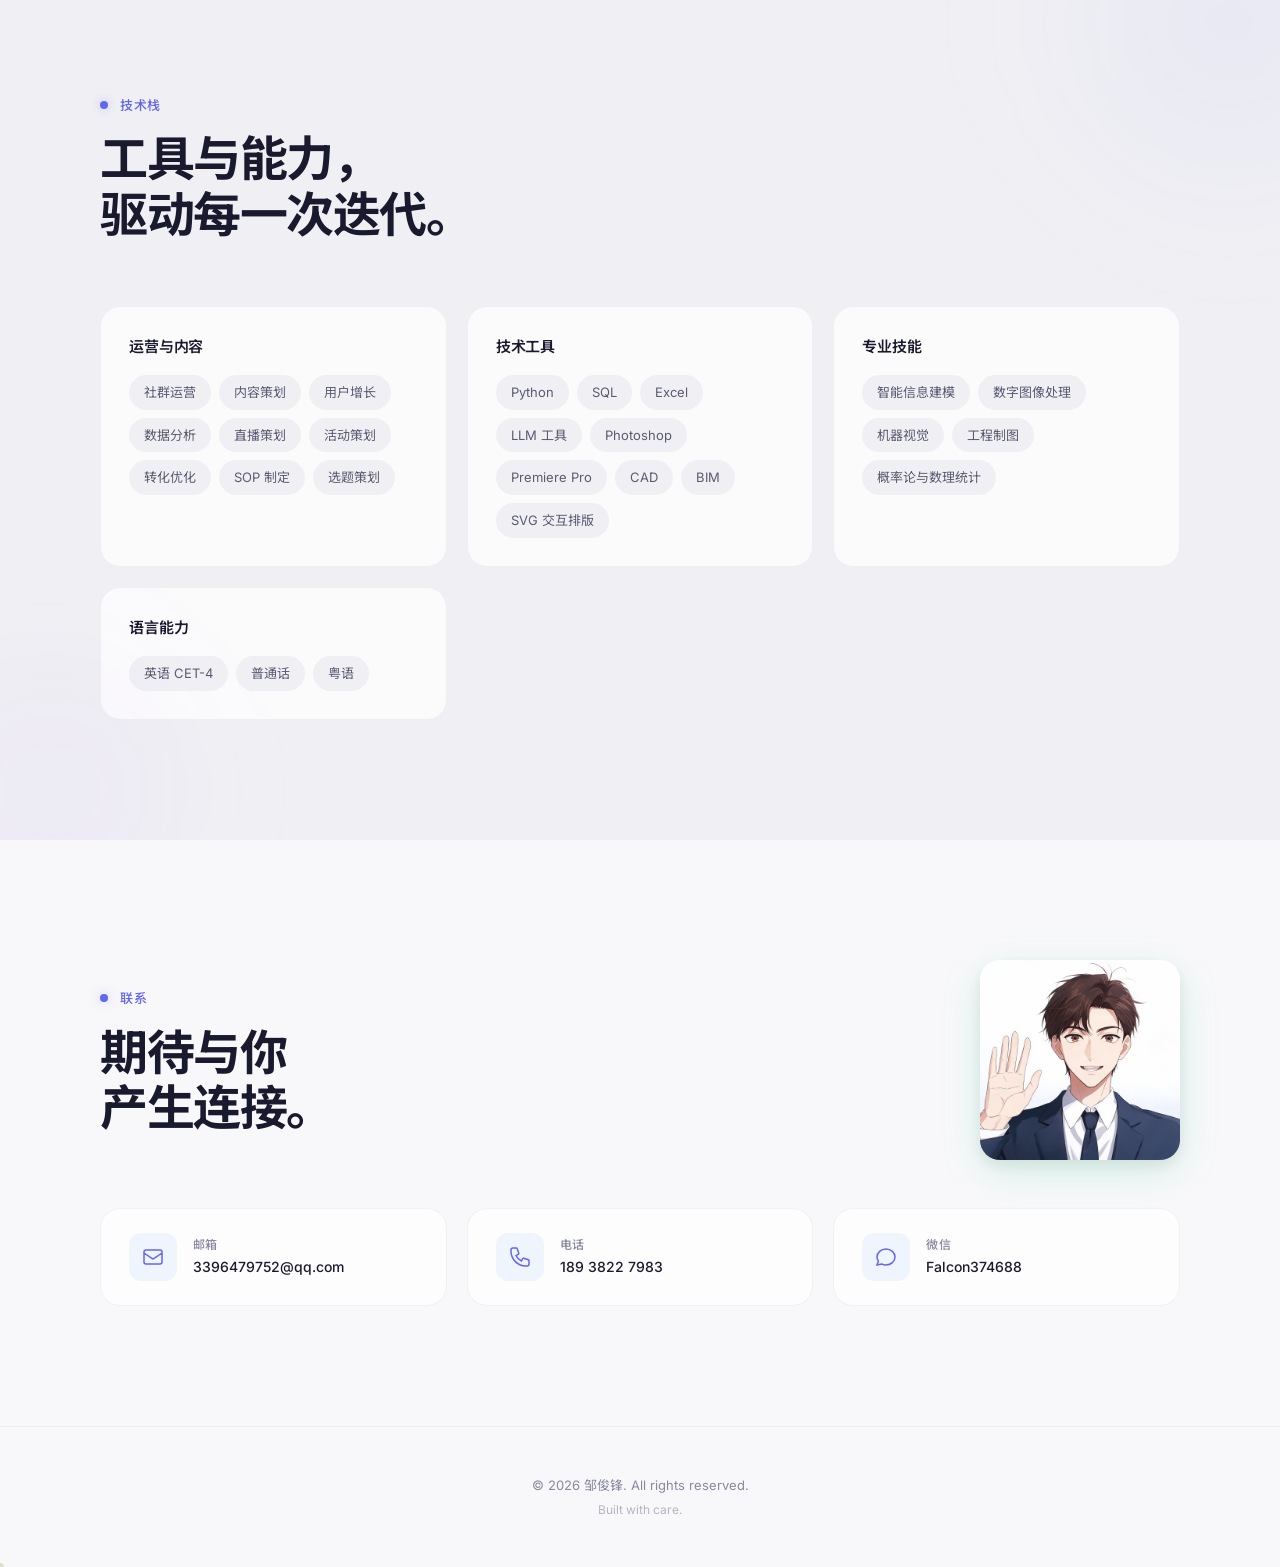
==== commit 39c113d9: "feat: 项目详情页，点击卡片可查看详细介绍" ====
--- a/index.html
+++ b/index.html
@@ -402,7 +402,7 @@
       </div>
 
       <div class="projects-grid">
-        <div class="project-card fade-up">
+        <a href="projects/wechat-ops.html" class="project-card fade-up">
           <div class="project-image" style="background: linear-gradient(135deg, #1a1a2e 0%, #16213e 50%, #0f3460 100%)">
             <div class="project-icon">
               <svg width="48" height="48" viewBox="0 0 24 24" fill="none" stroke="currentColor" stroke-width="1.5">
@@ -414,10 +414,11 @@
             <span class="project-tag">内容产品</span>
             <h3>汕头大学官方公众号</h3>
             <p>从 0 到 1 构建内容生产体系，创新 SVG 交互排版形式，打造 10 万+ 爆款内容，实现跨平台分发至教育部"学习强国"首页。</p>
-          </div>
-        </div>
-
-        <div class="project-card fade-up" style="animation-delay: 0.15s">
+            <span class="project-link">查看详情 →</span>
+          </div>
+        </a>
+
+        <a href="projects/live-streaming.html" class="project-card fade-up" style="animation-delay: 0.15s">
           <div class="project-image" style="background: linear-gradient(135deg, #2d1b69 0%, #11998e 100%)">
             <div class="project-icon">
               <svg width="48" height="48" viewBox="0 0 24 24" fill="none" stroke="currentColor" stroke-width="1.5">
@@ -429,10 +430,11 @@
             <span class="project-tag">直播产品</span>
             <h3>招生直播产品体系</h3>
             <p>从 0 到 1 构建直播产品，设计内容脚本、互动机制、转化路径，联动多渠道推广，累计观看 30 万+，单场最高在线 2000+。</p>
-          </div>
-        </div>
-
-        <div class="project-card fade-up" style="animation-delay: 0.3s">
+            <span class="project-link">查看详情 →</span>
+          </div>
+        </a>
+
+        <a href="projects/community-growth.html" class="project-card fade-up" style="animation-delay: 0.3s">
           <div class="project-image" style="background: linear-gradient(135deg, #1e3c72 0%, #2a5298 50%, #2980b9 100%)">
             <div class="project-icon">
               <svg width="48" height="48" viewBox="0 0 24 24" fill="none" stroke="currentColor" stroke-width="1.5">
@@ -444,10 +446,11 @@
             <span class="project-tag">用户增长</span>
             <h3>用户增长闭环</h3>
             <p>设计「引流 → 激活 → 留存 → 付费」全链路，1500+ 用户社群运营验证，单月转化 112 人，转化率提升 40%。</p>
-          </div>
-        </div>
-
-        <div class="project-card fade-up" style="animation-delay: 0.45s">
+            <span class="project-link">查看详情 →</span>
+          </div>
+        </a>
+
+        <a href="projects/jinggangshan.html" class="project-card fade-up" style="animation-delay: 0.45s">
           <div class="project-image" style="background: linear-gradient(135deg, #c0392b 0%, #e74c3c 50%, #f39c12 100%)">
             <div class="project-icon">
               <svg width="48" height="48" viewBox="0 0 24 24" fill="none" stroke="currentColor" stroke-width="1.5">
@@ -459,10 +462,11 @@
             <span class="project-tag">用户调研</span>
             <h3>井冈山实践项目</h3>
             <p>深入革命老区开展用户调研，通过访谈、问卷收集一手数据，完成调研报告与宣传素材，验证用户需求与市场机会。</p>
-          </div>
-        </div>
-
-        <div class="project-card fade-up" style="animation-delay: 0.6s">
+            <span class="project-link">查看详情 →</span>
+          </div>
+        </a>
+
+        <a href="projects/nanyue.html" class="project-card fade-up" style="animation-delay: 0.6s">
           <div class="project-image" style="background: linear-gradient(135deg, #16a085 0%, #1abc9c 50%, #2ecc71 100%)">
             <div class="project-icon">
               <svg width="48" height="48" viewBox="0 0 24 24" fill="none" stroke="currentColor" stroke-width="1.5">
@@ -474,8 +478,9 @@
             <span class="project-tag">文化调研</span>
             <h3>研习南粤项目</h3>
             <p>深入广东各地调研南粤文化传承与创新发展，通过访谈、问卷收集一手数据，将调研成果转化为可视化内容，培养用户调研与数据呈现能力。</p>
-          </div>
-        </div>
+            <span class="project-link">查看详情 →</span>
+          </div>
+        </a>
       </div>
     </div>
   </section>
--- a/assets/css/style.css
+++ b/assets/css/style.css
@@ -1148,6 +1148,32 @@
   line-height: 1.6;
 }
 
+.project-link {
+  display: inline-block;
+  font-size: 13px;
+  font-weight: 500;
+  color: var(--accent);
+  margin-top: 12px;
+  transition: all var(--transition);
+}
+
+.project-card:hover .project-link {
+  color: var(--accent-hover);
+  transform: translateX(4px);
+}
+
+a.project-card {
+  text-decoration: none;
+  color: inherit;
+  display: block;
+  cursor: pointer;
+}
+
+a.project-card:hover {
+  transform: translateY(-8px);
+  box-shadow: var(--card-shadow-hover);
+}
+
 /* ---- Gallery ---- */
 .gallery-grid {
   display: grid;
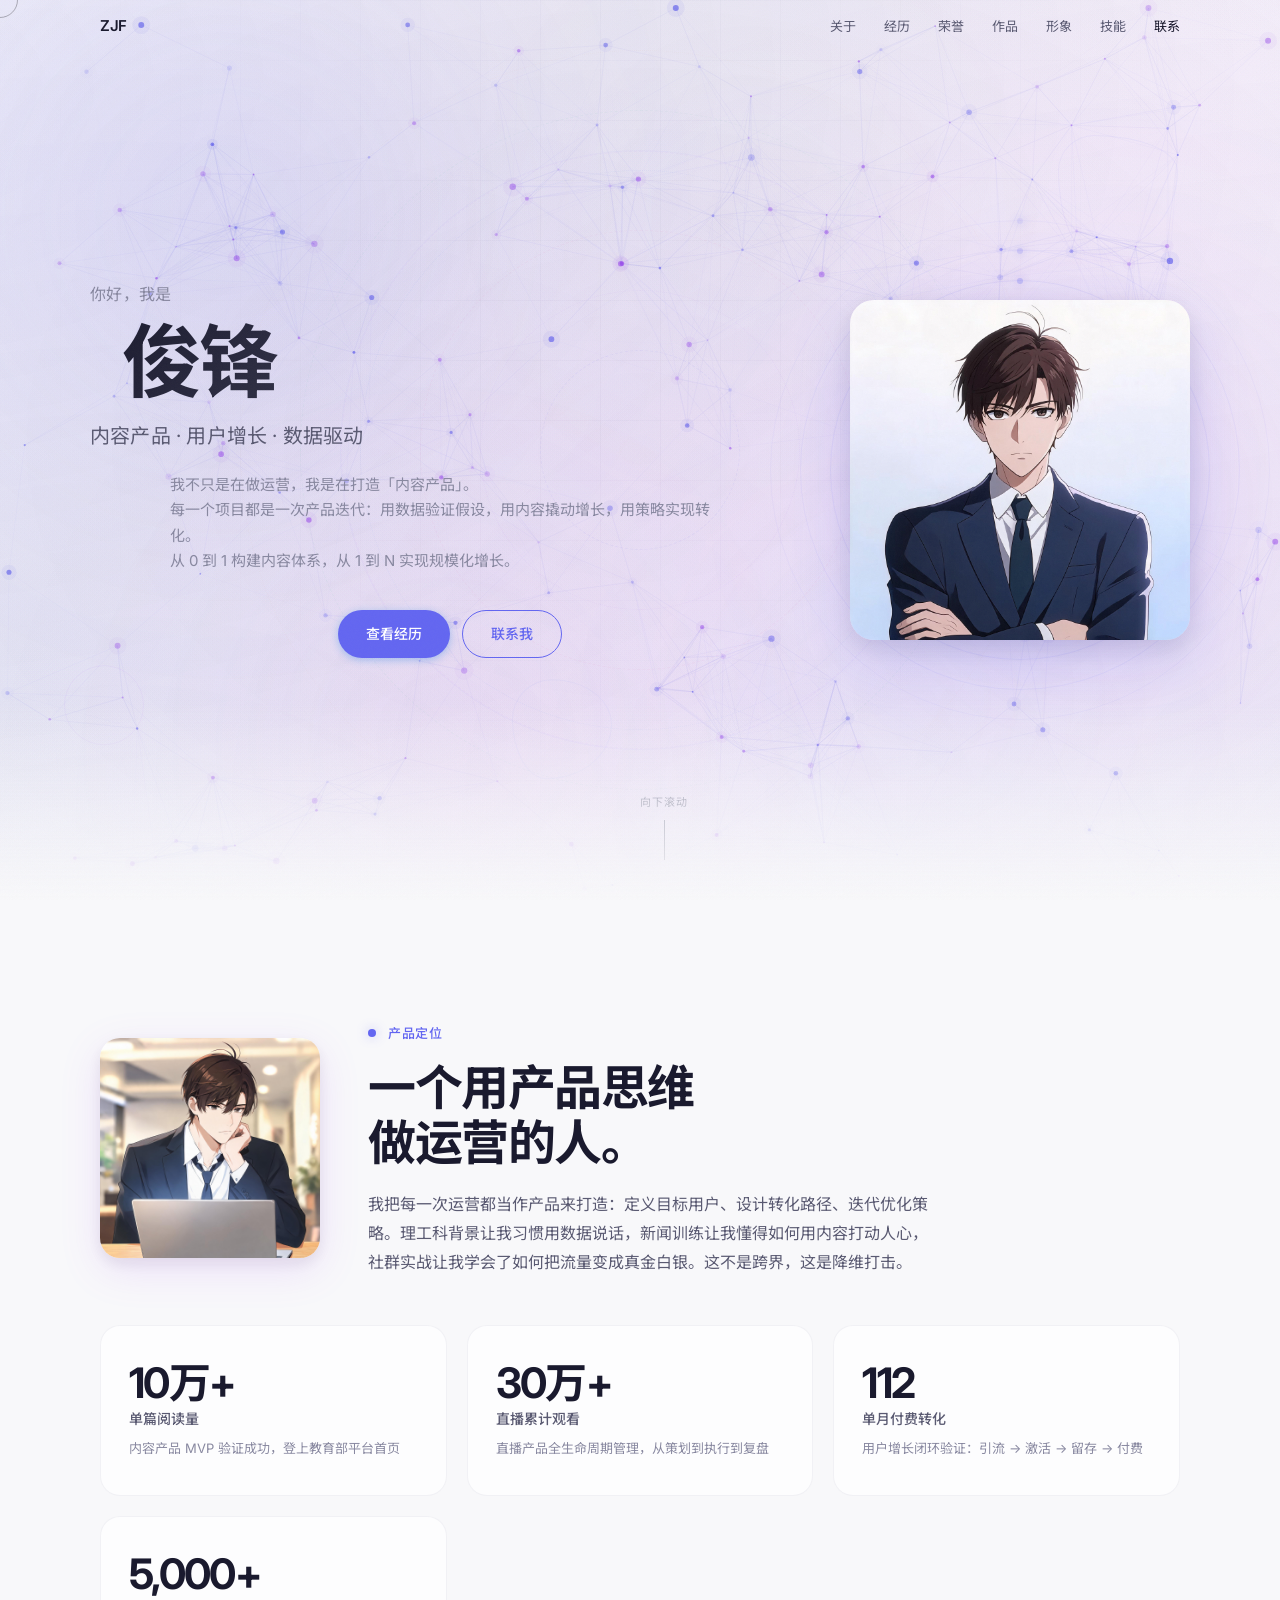
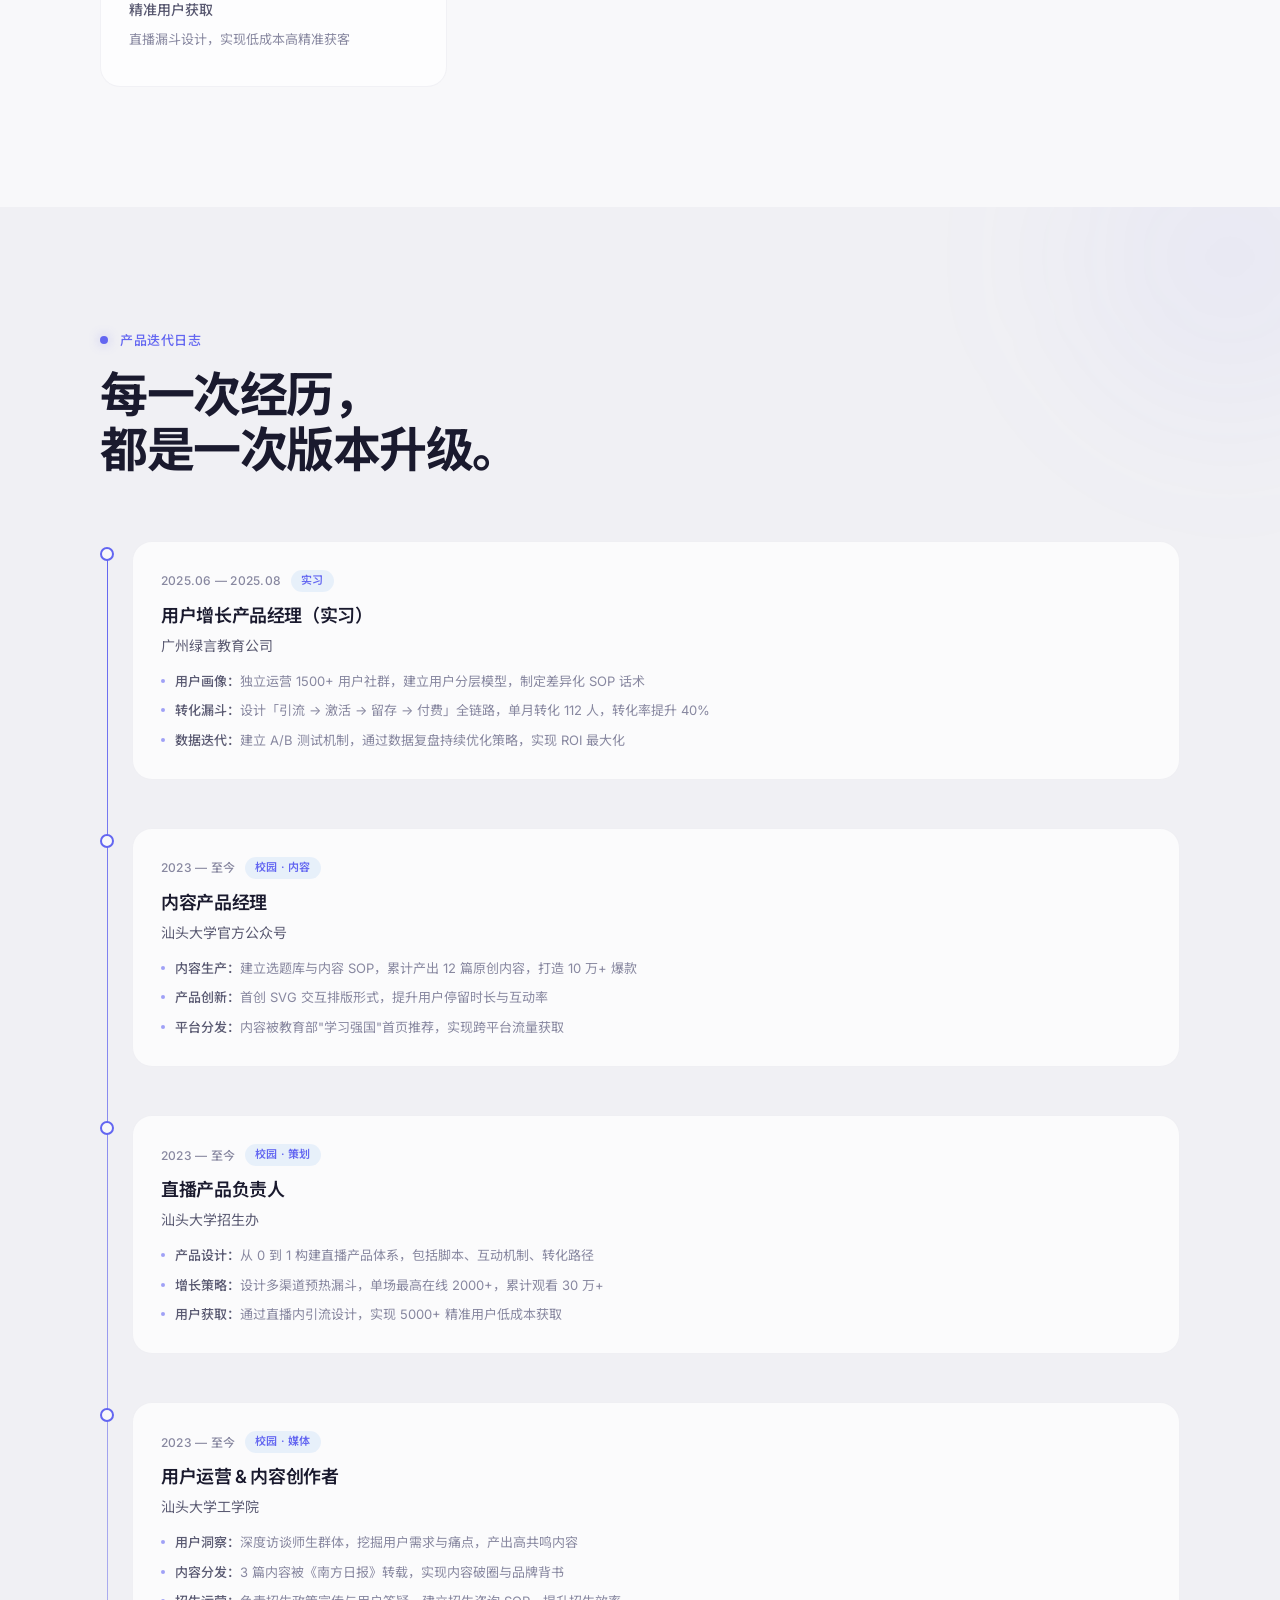
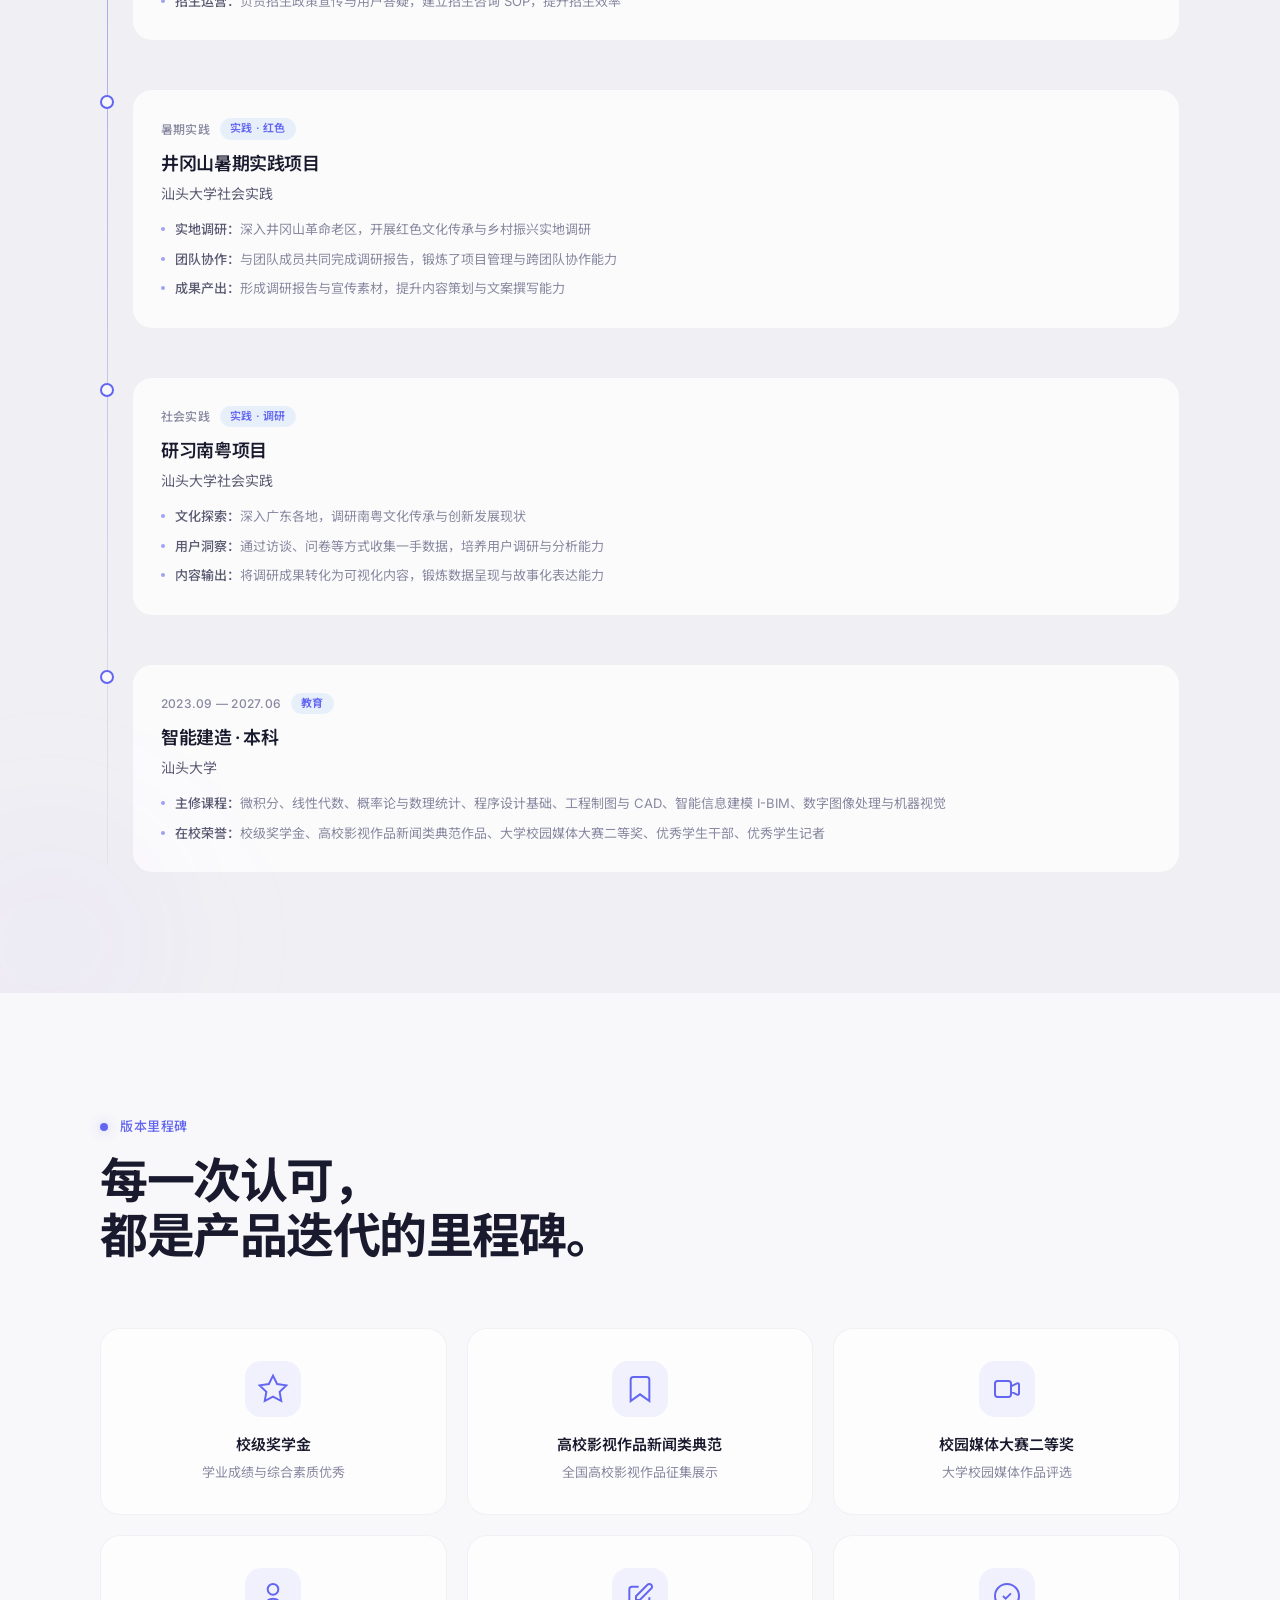
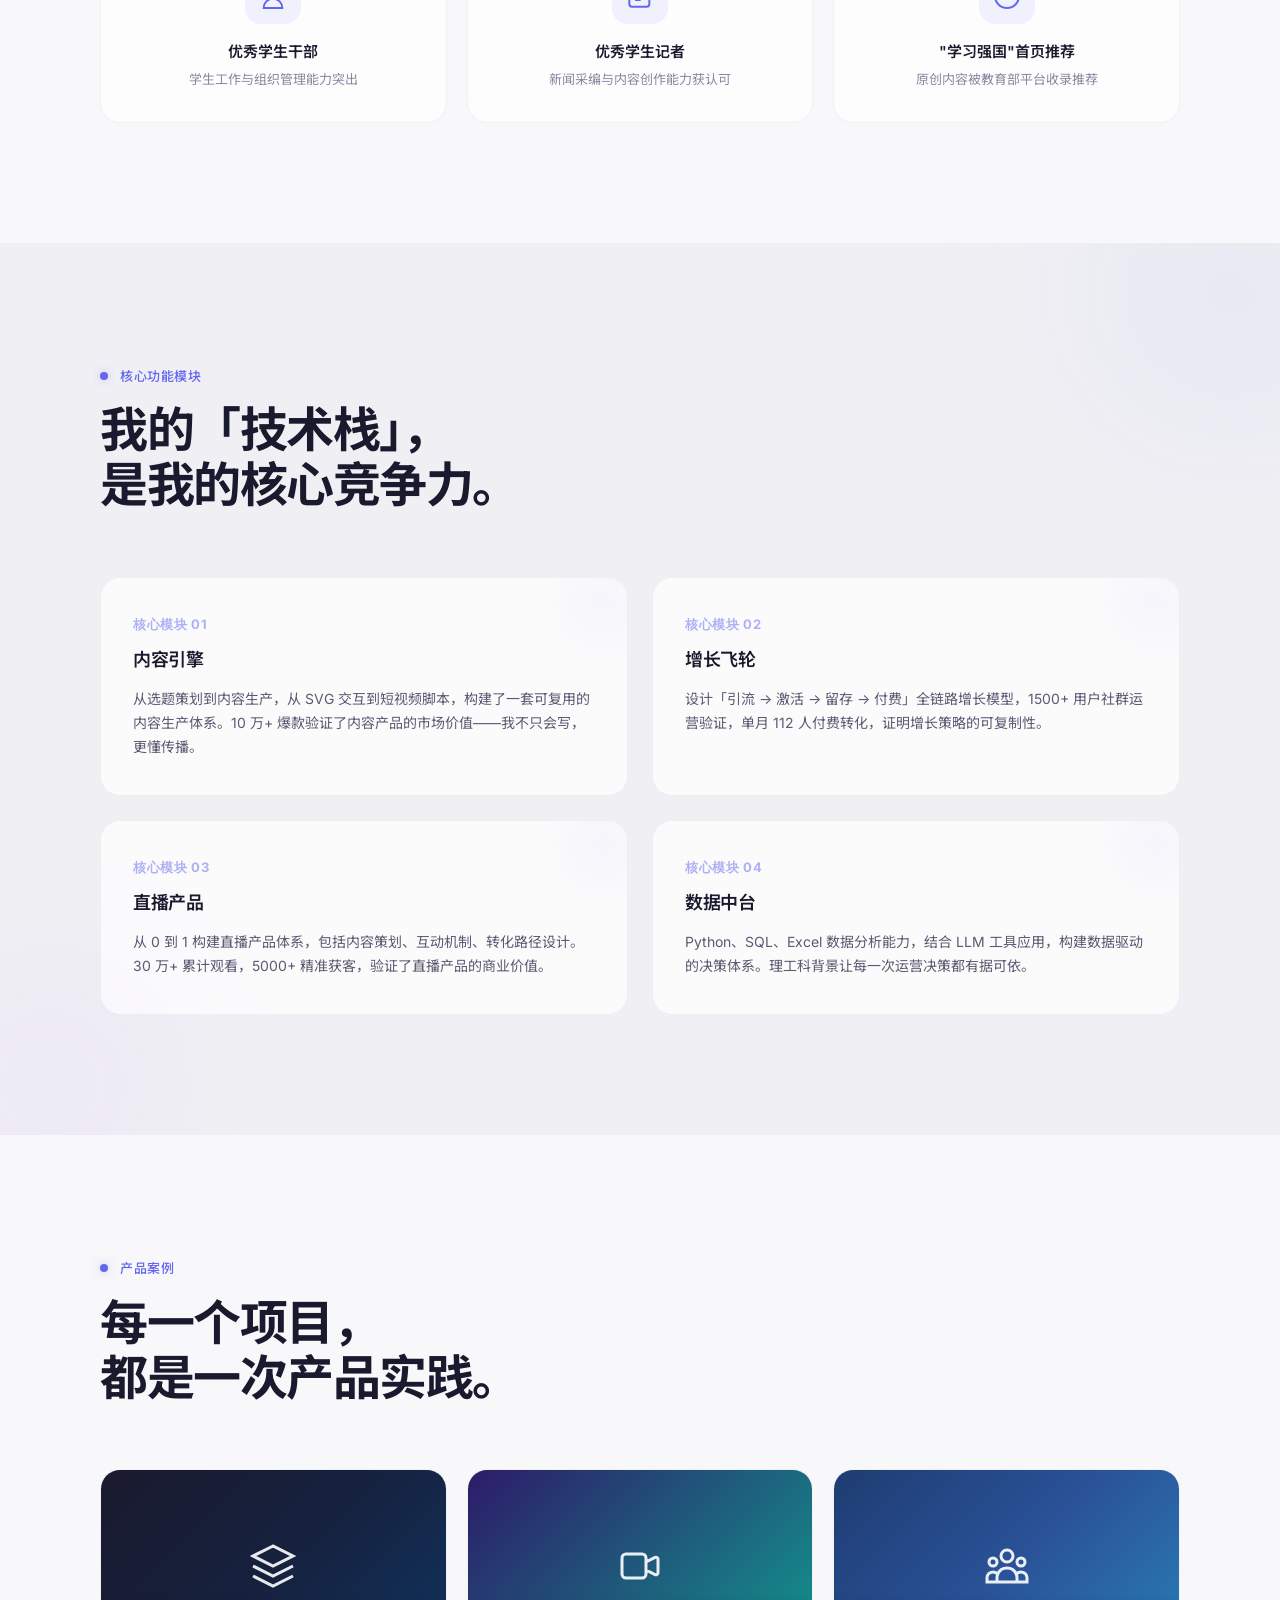
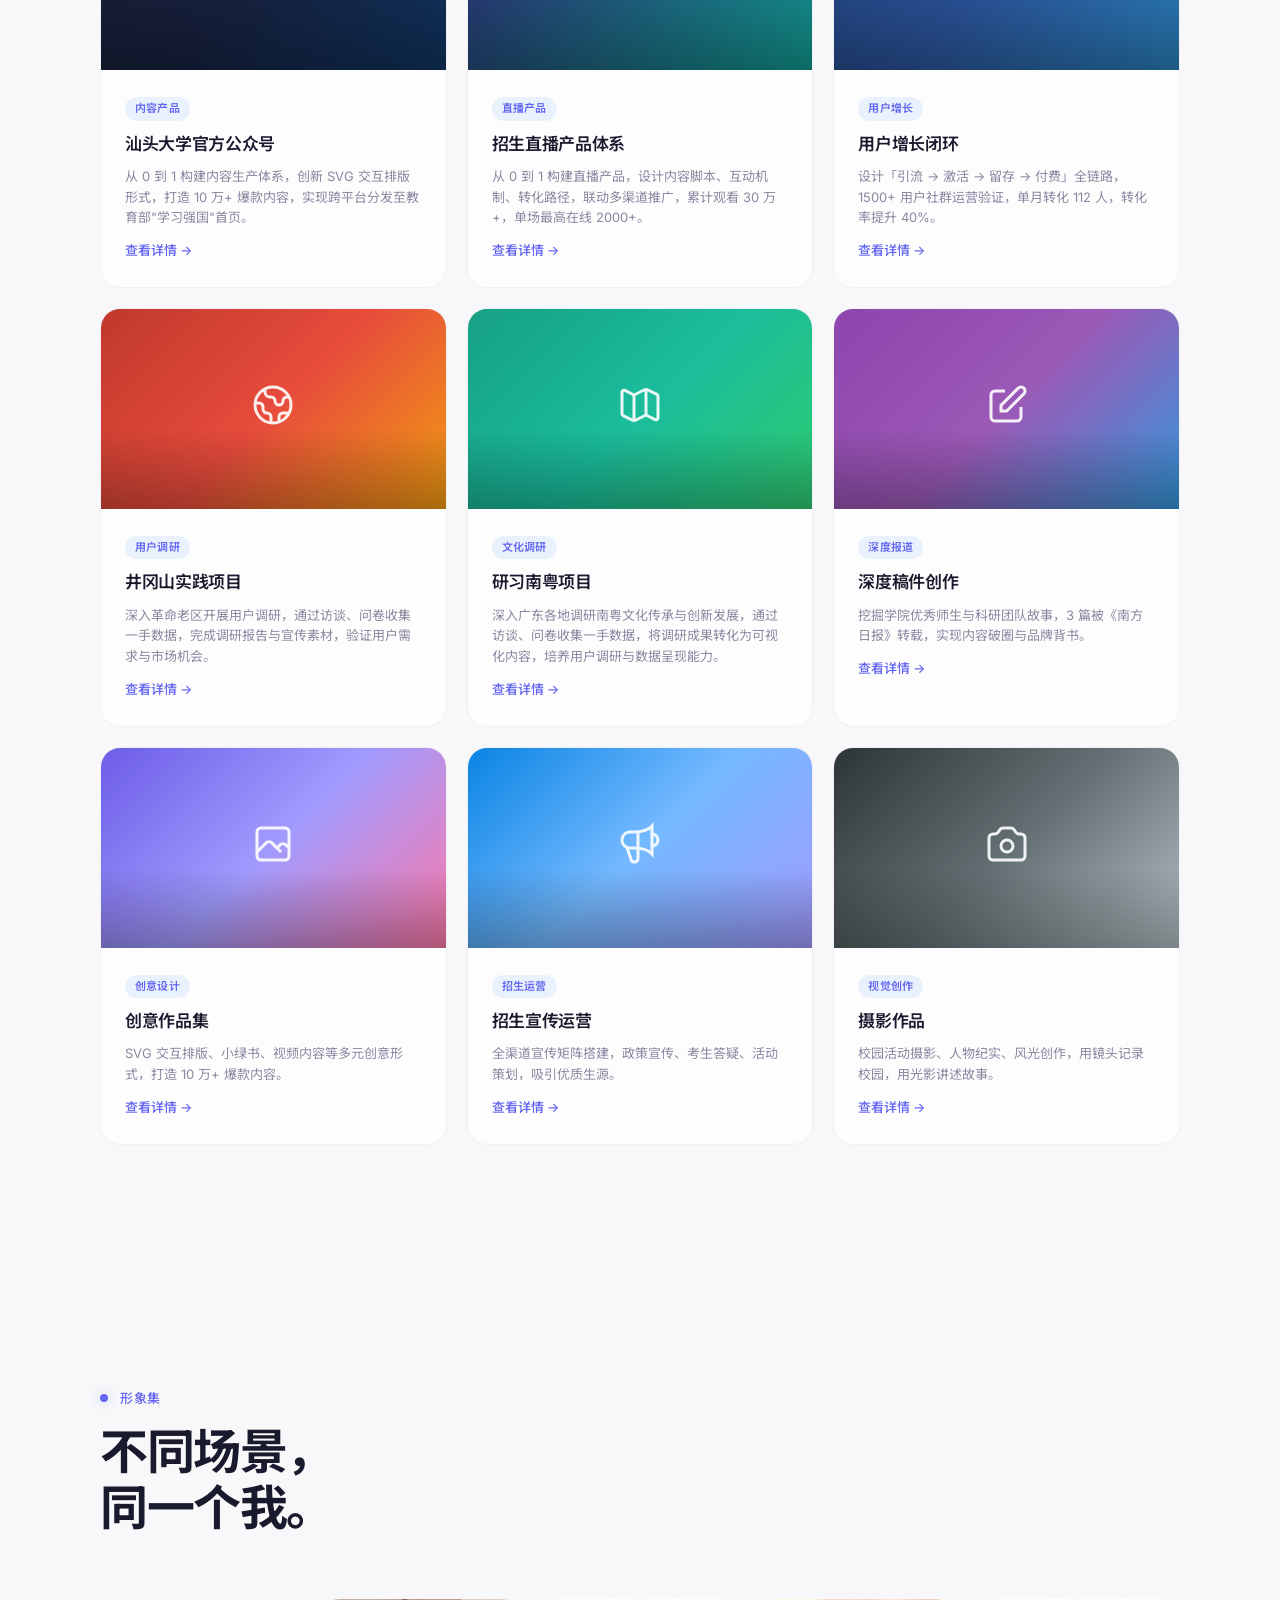
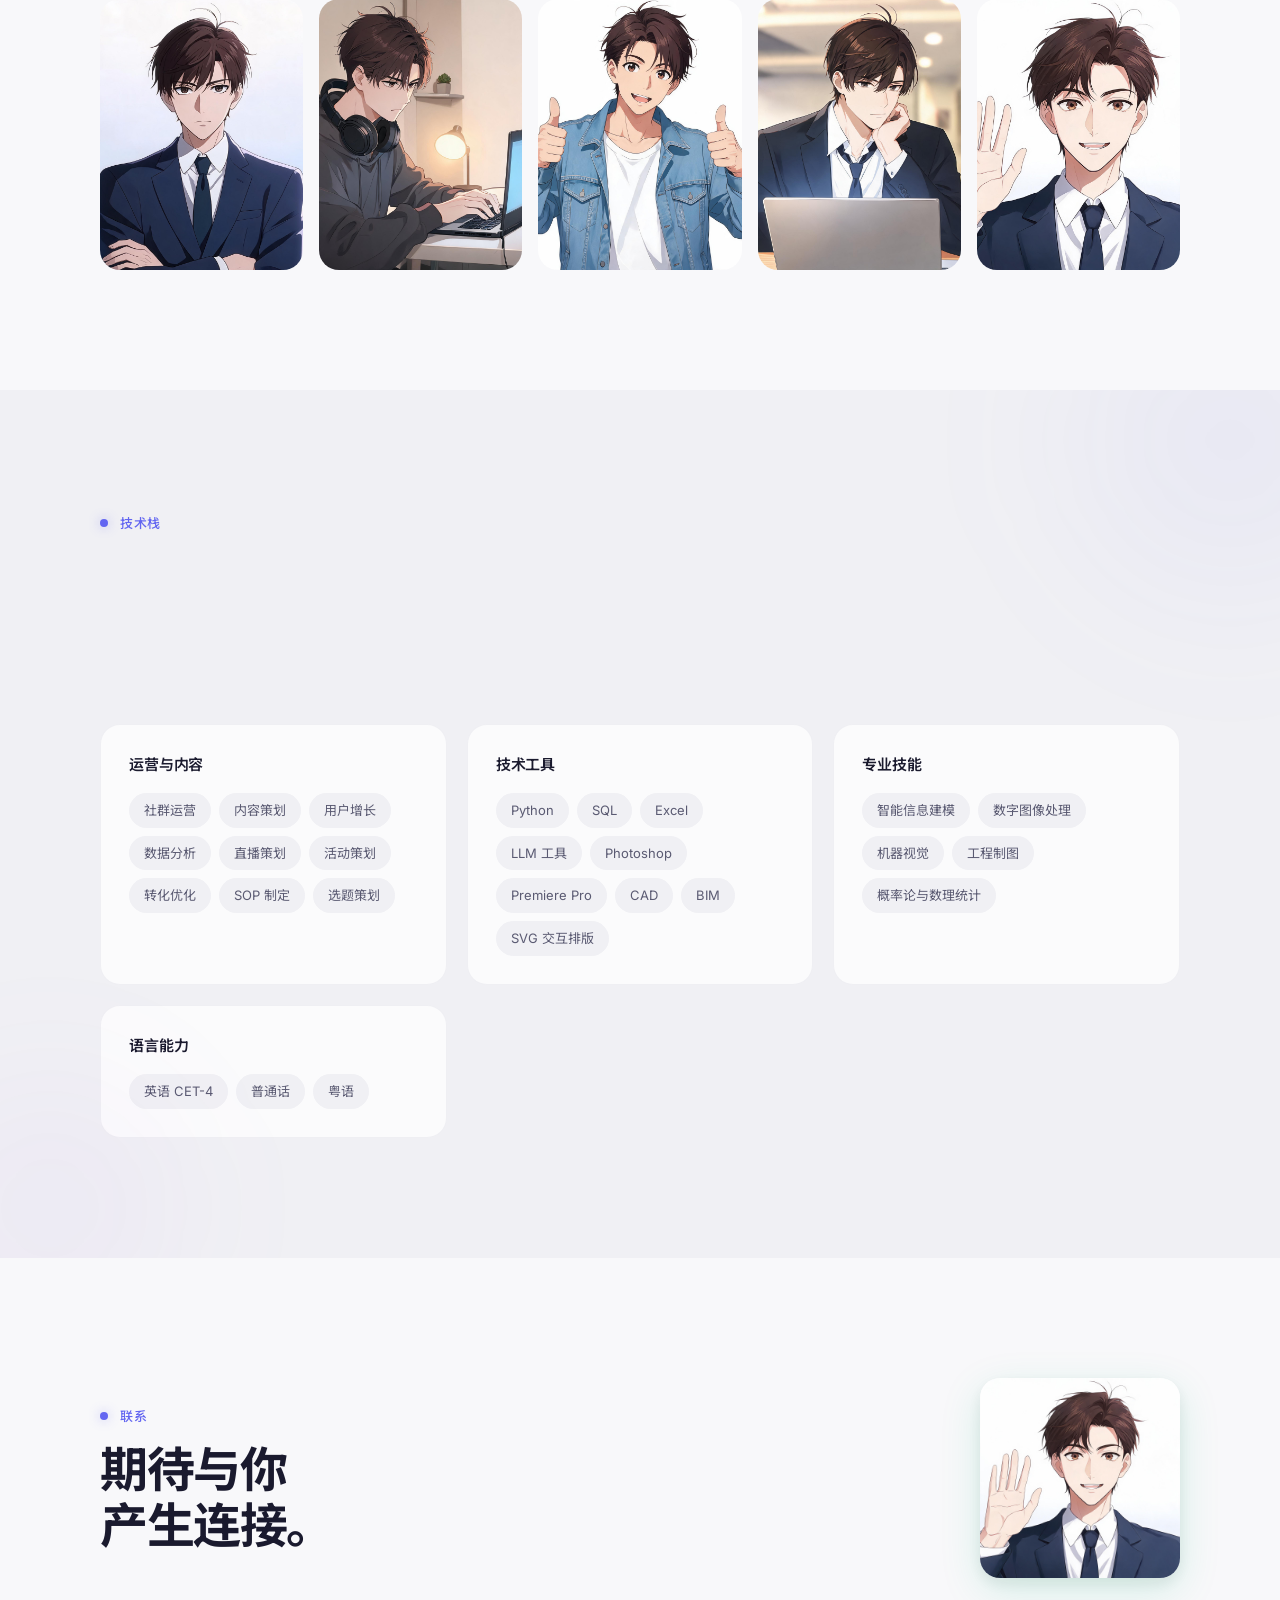
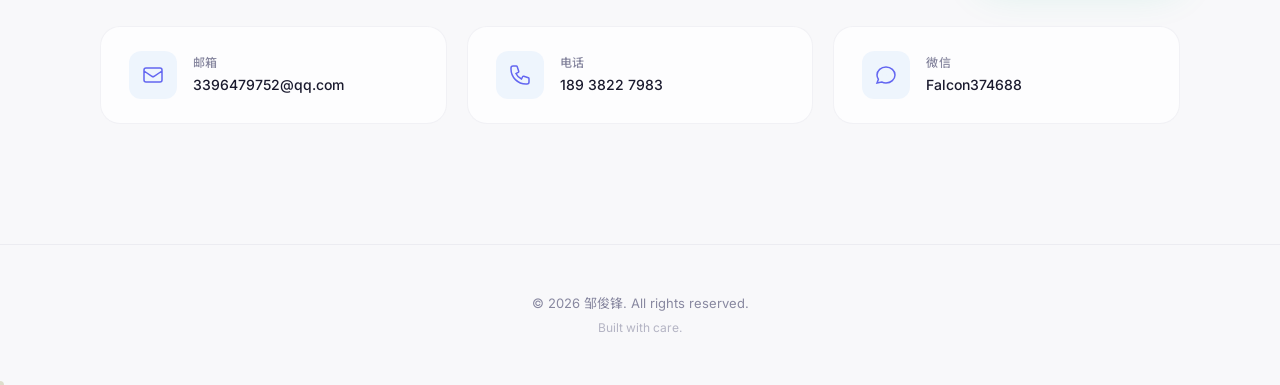
==== commit 46e34a67: "feat: 新增稿件、作品集、招生宣传、摄影四个项目详情页" ====
--- a/index.html
+++ b/index.html
@@ -481,6 +481,71 @@
             <span class="project-link">查看详情 →</span>
           </div>
         </a>
+
+        <a href="projects/articles.html" class="project-card fade-up" style="animation-delay: 0.75s">
+          <div class="project-image" style="background: linear-gradient(135deg, #8e44ad 0%, #9b59b6 50%, #3498db 100%)">
+            <div class="project-icon">
+              <svg width="48" height="48" viewBox="0 0 24 24" fill="none" stroke="currentColor" stroke-width="1.5">
+                <path d="M11 5H6a2 2 0 00-2 2v11a2 2 0 002 2h11a2 2 0 002-2v-5m-1.414-9.414a2 2 0 112.828 2.828L11.828 15H9v-2.828l8.586-8.586z"/>
+              </svg>
+            </div>
+          </div>
+          <div class="project-info">
+            <span class="project-tag">深度报道</span>
+            <h3>深度稿件创作</h3>
+            <p>挖掘学院优秀师生与科研团队故事，3 篇被《南方日报》转载，实现内容破圈与品牌背书。</p>
+            <span class="project-link">查看详情 →</span>
+          </div>
+        </a>
+
+        <a href="projects/portfolio.html" class="project-card fade-up" style="animation-delay: 0.85s">
+          <div class="project-image" style="background: linear-gradient(135deg, #6c5ce7 0%, #a29bfe 50%, #fd79a8 100%)">
+            <div class="project-icon">
+              <svg width="48" height="48" viewBox="0 0 24 24" fill="none" stroke="currentColor" stroke-width="1.5">
+                <path d="M4 16l4.586-4.586a2 2 0 012.828 0L16 16m-2-2l1.586-1.586a2 2 0 012.828 0L20 14m-6-6h.01M6 20h12a2 2 0 002-2V6a2 2 0 00-2-2H6a2 2 0 00-2 2v12a2 2 0 002 2z"/>
+              </svg>
+            </div>
+          </div>
+          <div class="project-info">
+            <span class="project-tag">创意设计</span>
+            <h3>创意作品集</h3>
+            <p>SVG 交互排版、小绿书、视频内容等多元创意形式，打造 10 万+ 爆款内容。</p>
+            <span class="project-link">查看详情 →</span>
+          </div>
+        </a>
+
+        <a href="projects/admissions.html" class="project-card fade-up" style="animation-delay: 0.95s">
+          <div class="project-image" style="background: linear-gradient(135deg, #0984e3 0%, #74b9ff 50%, #a29bfe 100%)">
+            <div class="project-icon">
+              <svg width="48" height="48" viewBox="0 0 24 24" fill="none" stroke="currentColor" stroke-width="1.5">
+                <path d="M11 5.882V19.24a1.76 1.76 0 01-3.417.592l-2.147-6.15M18 13a3 3 0 100-6M5.436 13.683A4.001 4.001 0 017 6h1.832c4.1 0 7.625-1.234 9.168-3v14c-1.543-1.766-5.067-3-9.168-3H7a3.988 3.988 0 01-1.564-.317z"/>
+              </svg>
+            </div>
+          </div>
+          <div class="project-info">
+            <span class="project-tag">招生运营</span>
+            <h3>招生宣传运营</h3>
+            <p>全渠道宣传矩阵搭建，政策宣传、考生答疑、活动策划，吸引优质生源。</p>
+            <span class="project-link">查看详情 →</span>
+          </div>
+        </a>
+
+        <a href="projects/photography.html" class="project-card fade-up" style="animation-delay: 1.05s">
+          <div class="project-image" style="background: linear-gradient(135deg, #2d3436 0%, #636e72 50%, #b2bec3 100%)">
+            <div class="project-icon">
+              <svg width="48" height="48" viewBox="0 0 24 24" fill="none" stroke="currentColor" stroke-width="1.5">
+                <path d="M3 9a2 2 0 012-2h.93a2 2 0 001.664-.89l.812-1.22A2 2 0 0110.07 4h3.86a2 2 0 011.664.89l.812 1.22A2 2 0 0018.07 7H19a2 2 0 012 2v9a2 2 0 01-2 2H5a2 2 0 01-2-2V9z"/>
+                <path d="M15 13a3 3 0 11-6 0 3 3 0 016 0z"/>
+              </svg>
+            </div>
+          </div>
+          <div class="project-info">
+            <span class="project-tag">视觉创作</span>
+            <h3>摄影作品</h3>
+            <p>校园活动摄影、人物纪实、风光创作，用镜头记录校园，用光影讲述故事。</p>
+            <span class="project-link">查看详情 →</span>
+          </div>
+        </a>
       </div>
     </div>
   </section>
